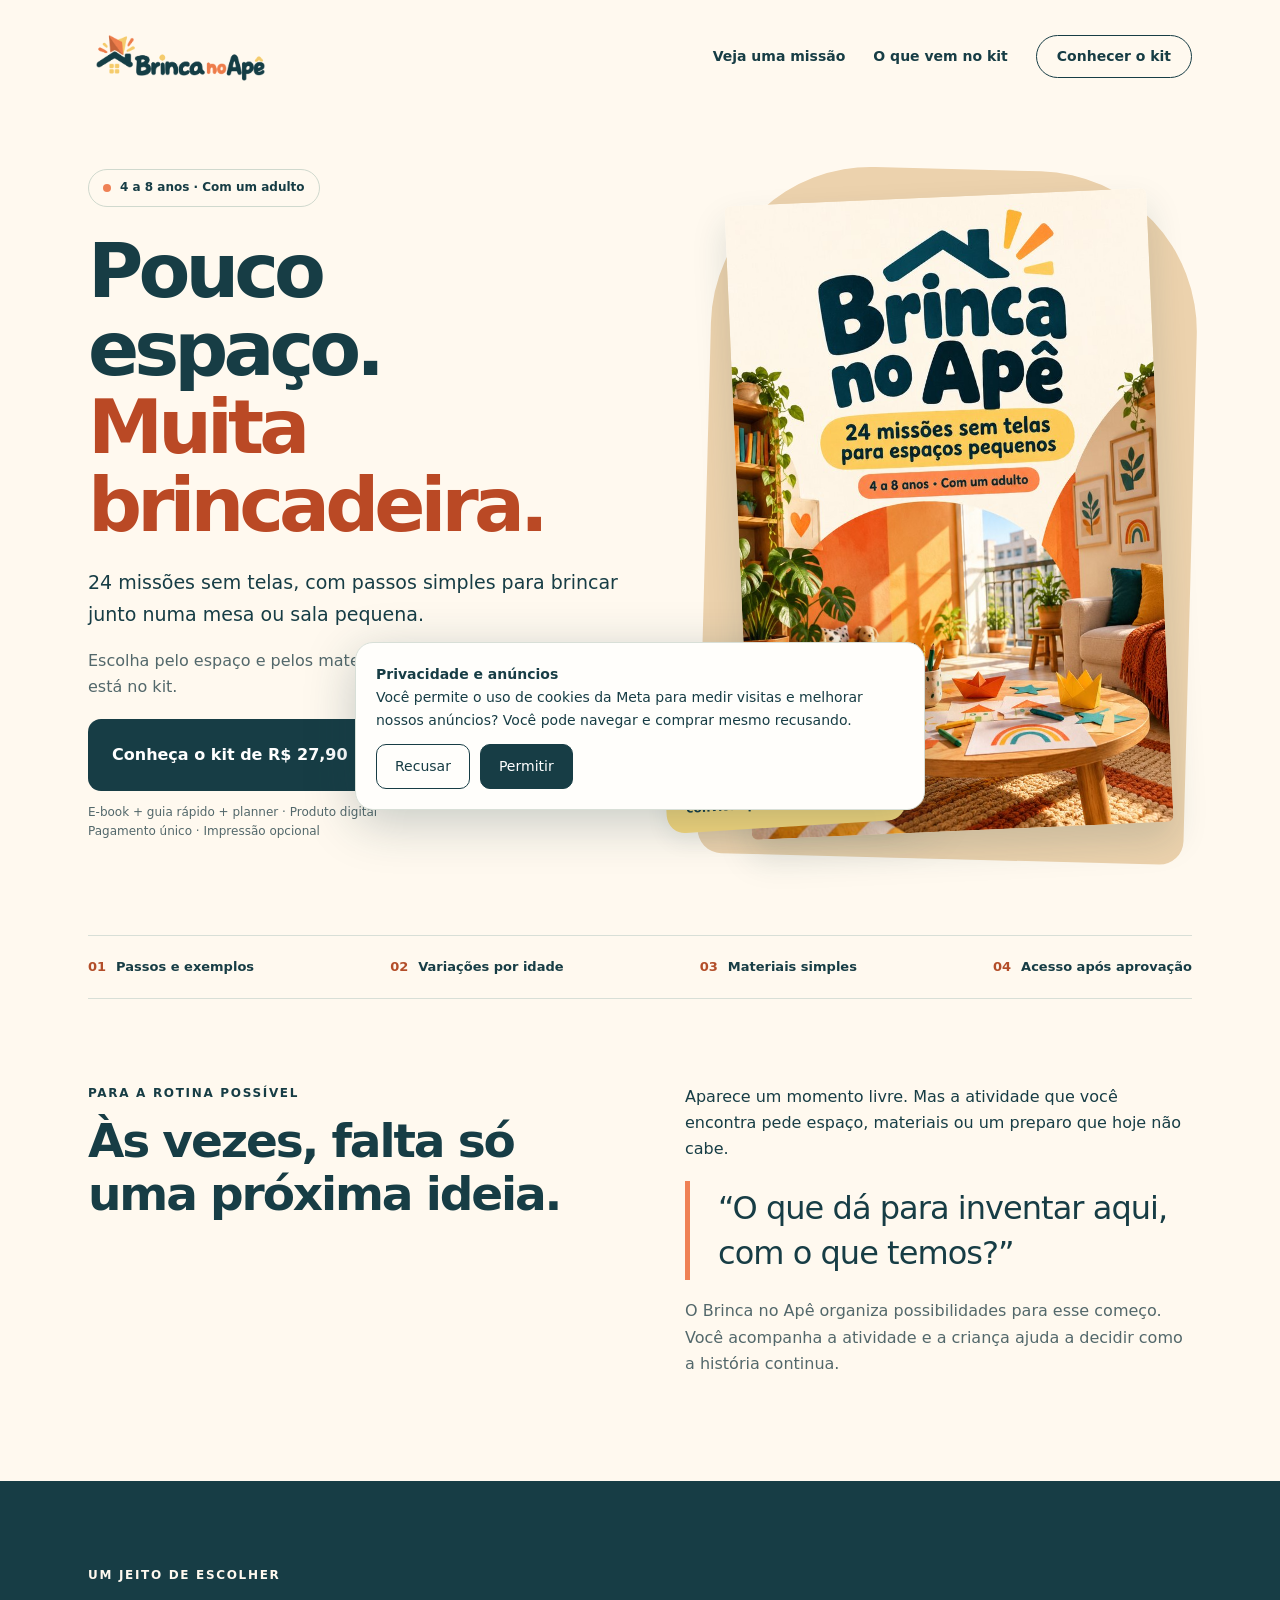
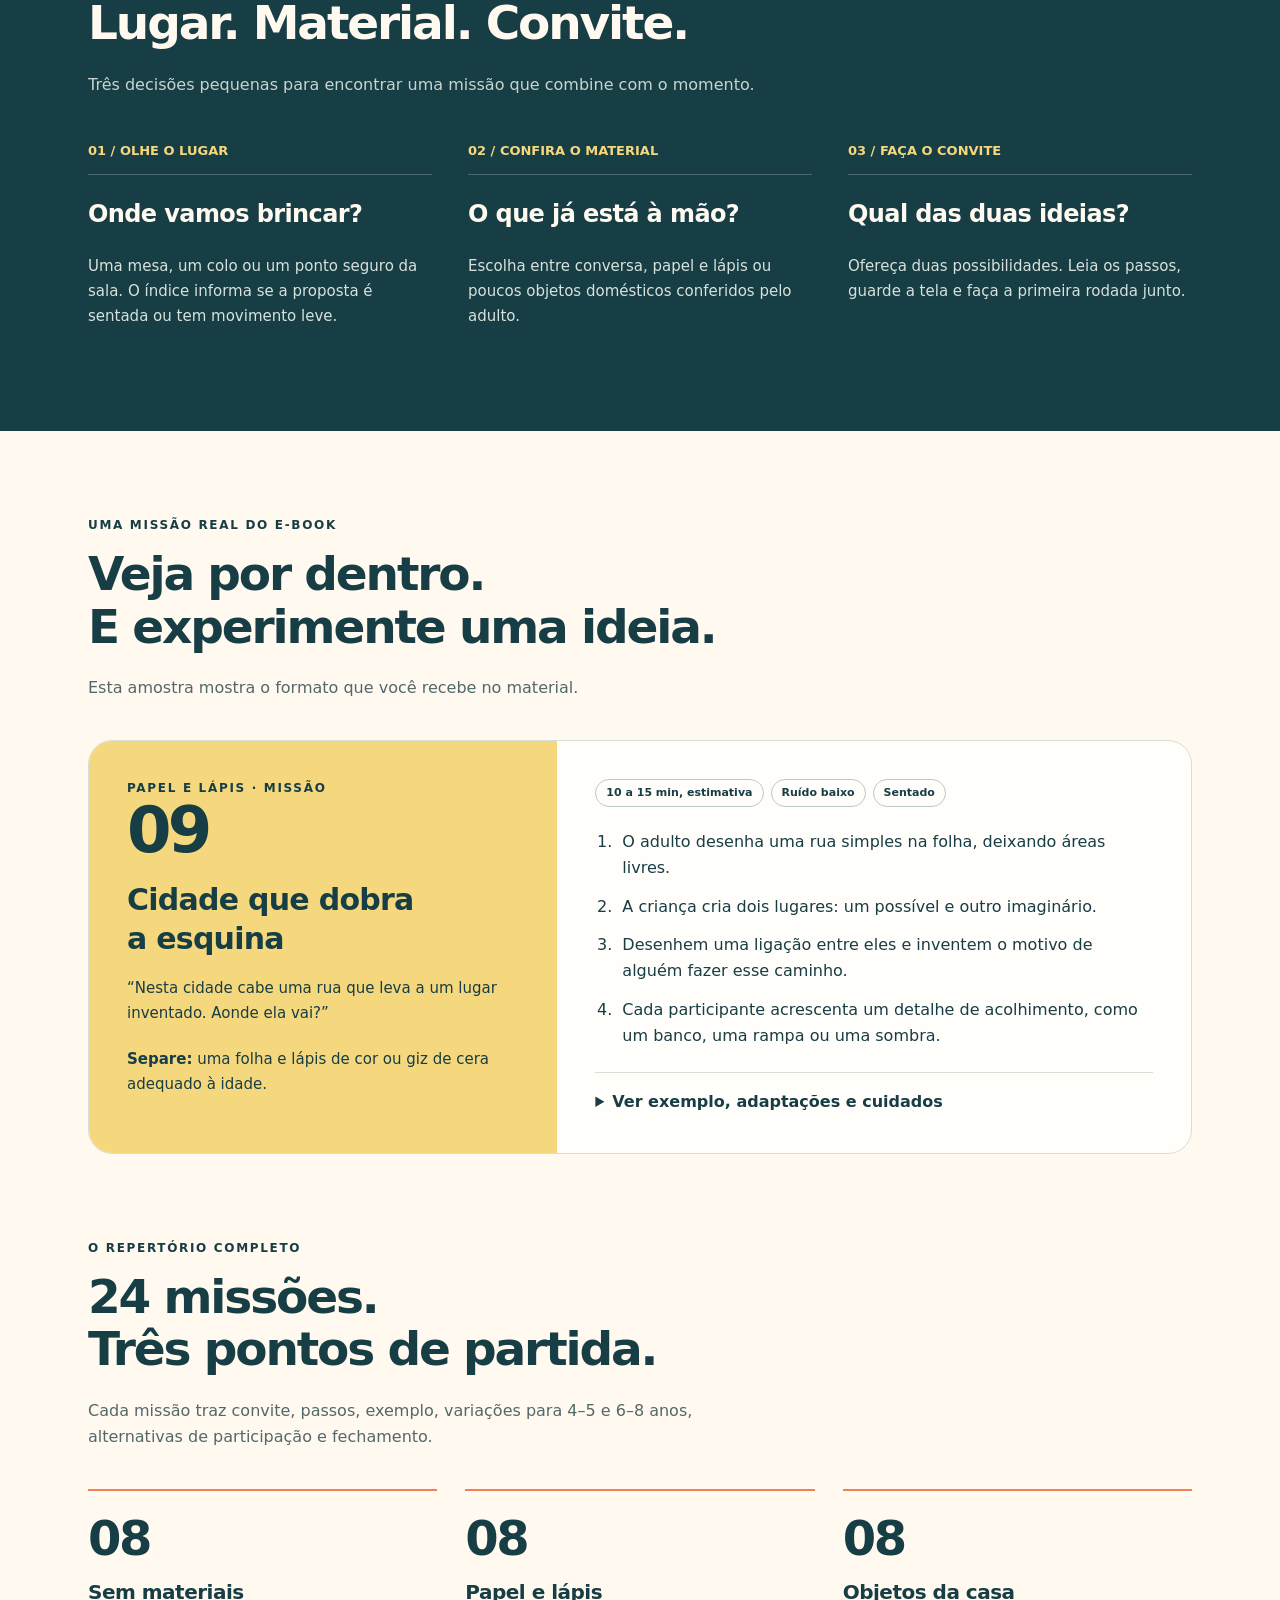
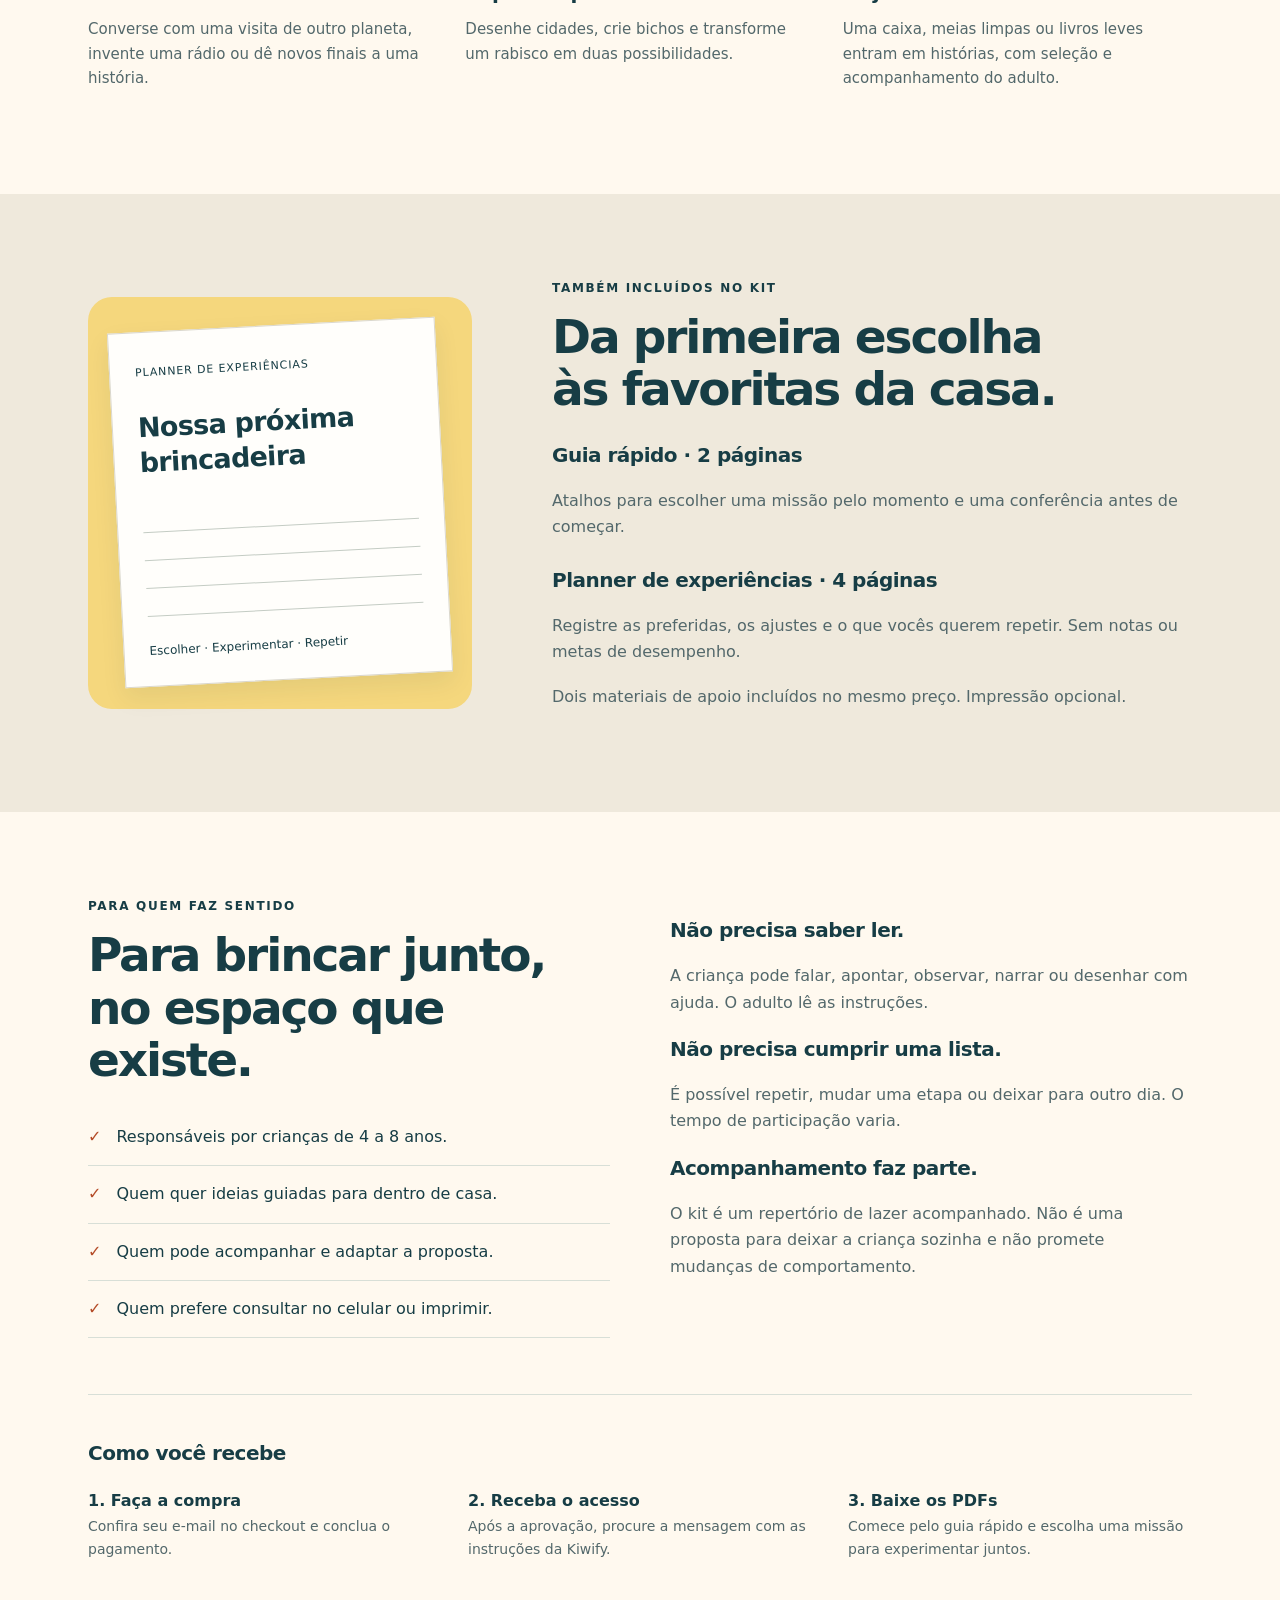
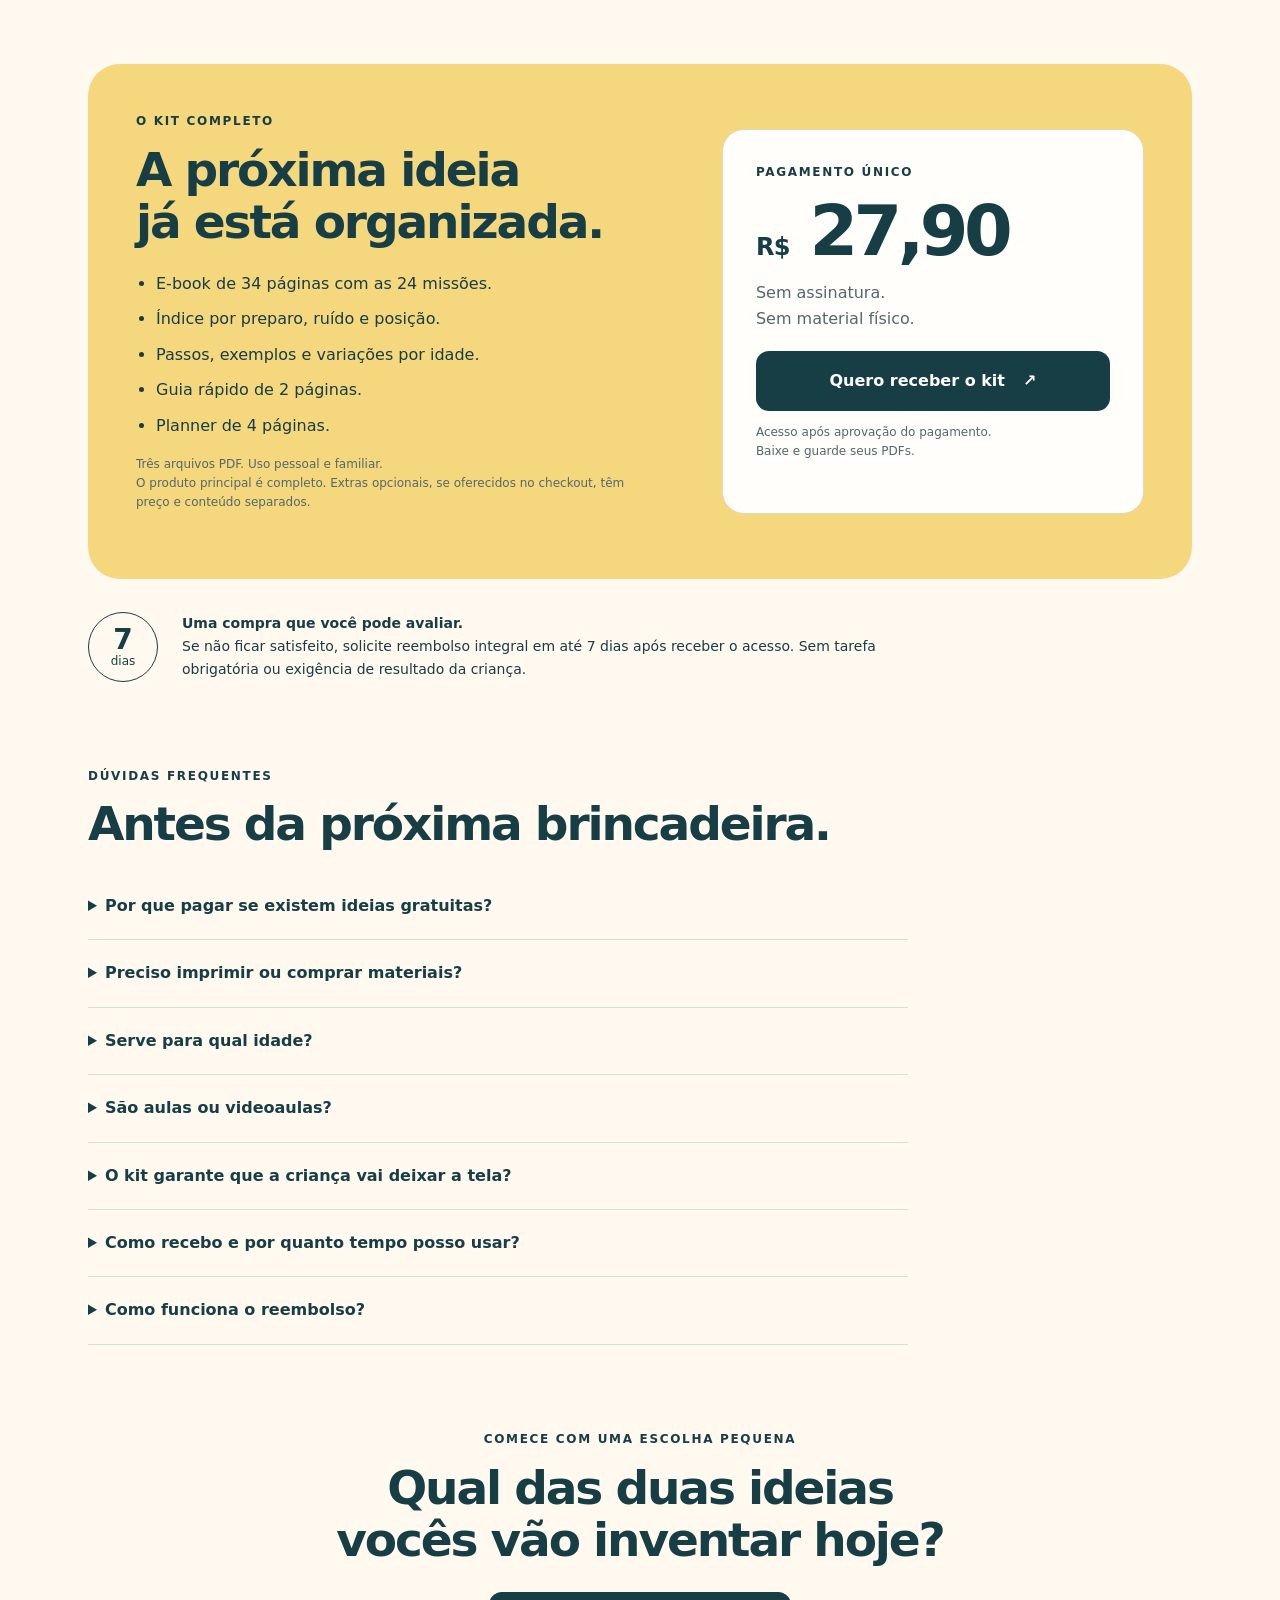
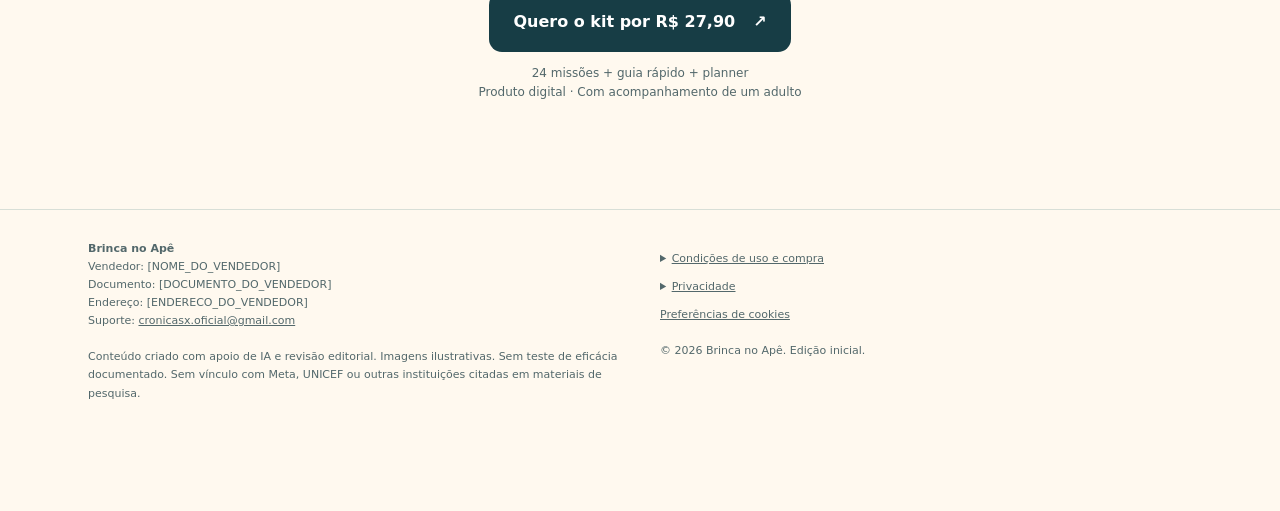
==== index.html @ 35cbe4a9 "Install Meta Pixel with visitor consent and product view events" ====
<!doctype html>
<html lang="pt-BR">
<head>
<meta charset="utf-8"><meta name="viewport" content="width=device-width, initial-scale=1">
<meta name="description" content="24 missões sem telas para crianças de 4 a 8 anos, com passos simples para brincar junto em espaços pequenos. Kit digital Brinca no Apê.">
<meta name="theme-color" content="#173D45"><title>Brinca no Apê — Pouco espaço. Muita brincadeira.</title>
<style>
:root{--ink:#173d45;--orange:#ef8155;--butter:#f5d77d;--cream:#fff9ef;--paper:#fffefb;--muted:#53686b;--line:#d8dfd7;--radius:24px}*{box-sizing:border-box}html{scroll-behavior:smooth;scroll-padding-top:95px}body{margin:0;background:var(--cream);color:var(--ink);font-family:ui-sans-serif,system-ui,-apple-system,BlinkMacSystemFont,"Segoe UI",sans-serif;line-height:1.65}img{display:block;max-width:100%;height:auto}a{color:inherit}button{font:inherit}button,a{touch-action:manipulation}a:focus-visible,button:focus-visible,summary:focus-visible{outline:3px solid #b74620;outline-offset:5px}.wrap{max-width:1160px;padding:0 28px;margin:auto}.skip{position:absolute;top:-80px;background:white;padding:12px;z-index:100}.skip:focus{top:0}.nav{display:flex;justify-content:space-between;align-items:center;gap:30px;padding:22px 0}.brand{width:185px;height:auto}.navlinks{display:flex;gap:28px;align-items:center;font-size:14px;font-weight:650}.navlinks a{text-decoration:none}.smallbtn{border:1px solid var(--ink);border-radius:50px;padding:9px 20px}.eyebrow{text-transform:uppercase;font-size:12px;font-weight:800;letter-spacing:.14em}.hero{display:grid;grid-template-columns:1.05fr .95fr;align-items:center;gap:80px;padding:56px 0 76px}.tag{display:inline-flex;align-items:center;gap:9px;border:1px solid #d0d9ce;border-radius:30px;padding:8px 14px;font-size:12px;font-weight:700}.dot{width:8px;height:8px;background:var(--orange);border-radius:50%}h1{font-size:clamp(44px,5.9vw,76px);line-height:1.035;letter-spacing:-.065em;margin:25px 0 23px;font-weight:850}h1 span{color:#ba4925}h2{font-size:clamp(31px,3.8vw,47px);line-height:1.12;letter-spacing:-.045em;margin:12px 0 22px}h3{font-size:20px;line-height:1.3;letter-spacing:-.025em}p{margin:0 0 18px}.lead{font-size:19px;line-height:1.65;max-width:590px}.muted{color:var(--muted)}.btn{display:inline-flex;text-decoration:none;align-items:center;justify-content:center;gap:18px;background:var(--ink);color:#fff;border:0;border-radius:13px;padding:17px 24px;font-weight:750;min-height:57px;cursor:pointer;transition:transform .15s,background .15s}.btn:hover{background:#255660;transform:translateY(-2px)}.btn .arrow{font-size:23px;font-weight:400}.fine{font-size:12px;line-height:1.6;color:var(--muted);margin-top:12px}.heroart{position:relative;padding:28px 32px;background:#ecd2ad;border-radius:160px 160px 24px 24px;transform:rotate(1.5deg)}.heroart img{border-radius:6px;box-shadow:0 18px 35px #173d4526;transform:rotate(-4deg);width:100%}.float{position:absolute;bottom:28px;left:-34px;background:var(--butter);border-radius:18px;padding:14px 20px;transform:rotate(-5deg);box-shadow:0 8px 22px #173d4515;line-height:1.3}.float strong{display:block;font-size:30px}.float span{font-size:12px;font-weight:700}.ribbon{border-top:1px solid var(--line);border-bottom:1px solid var(--line);display:flex;justify-content:space-between;gap:15px;padding:20px 0;font-size:13px;font-weight:650}.ribbon span{display:flex;align-items:center;gap:10px}.ribbon b{color:#b34e29}.section{padding-block:85px}.split{display:grid;grid-template-columns:1fr 1fr;gap:90px;align-items:start}.bigquote{font-size:32px;line-height:1.4;letter-spacing:-.03em;border-left:5px solid var(--orange);padding:5px 0 5px 28px;margin:18px 0}.dark{background:var(--ink);color:var(--cream)}.dark .muted{color:#c6d5ce}.steps{display:grid;grid-template-columns:repeat(3,1fr);gap:36px;margin-top:42px}.number{font-size:13px;font-weight:800;color:var(--butter);border-bottom:1px solid #ffffff38;padding-bottom:12px}.steps h3{font-size:24px}.steps p{font-size:15px;color:var(--muted)}.dark .steps p{color:#d7e2dc}.sectionhead{max-width:670px}.demo{margin-top:38px;background:var(--paper);border:1px solid var(--line);border-radius:var(--radius);display:grid;grid-template-columns:.85fr 1.15fr;overflow:hidden}.demoleft{background:var(--butter);padding:38px;display:flex;flex-direction:column;justify-content:space-between}.demoleft .id{font-size:64px;line-height:1;font-weight:850;letter-spacing:-.06em}.demoleft h3{font-size:30px;margin:18px 0}.demoleft p{font-size:15px}.demoright{padding:38px}.chips{display:flex;flex-wrap:wrap;gap:7px;margin-bottom:22px}.chip{border-radius:50px;border:1px solid #bdc9c4;padding:4px 10px;font-size:11px;font-weight:650}.demoright ol{padding-left:22px;margin:0}.demoright li{margin-bottom:12px;padding-left:5px}.demoright details{border-top:1px solid var(--line);margin-top:22px;padding-top:16px}.demoright summary{cursor:pointer;font-weight:700}.demoright details p{margin:15px 0;font-size:14px}.contents{display:grid;grid-template-columns:repeat(3,1fr);gap:28px;margin-top:38px}.item{border-top:2px solid var(--orange);padding-top:23px}.item .count{font-size:48px;line-height:1;font-weight:800;letter-spacing:-.05em}.item h3{margin:17px 0 12px}.item p{font-size:15px}.soft{background:#efe9dc}.included{display:grid;grid-template-columns:.75fr 1.25fr;gap:80px;align-items:center}.sheetstack{padding:28px;background:var(--butter);border-radius:var(--radius)}.sheet{background:var(--paper);border:1px solid #dad7cc;padding:25px;transform:rotate(-3deg);box-shadow:0 10px 25px #173d4514}.sheet span{font-size:11px;text-transform:uppercase;letter-spacing:.08em}.sheet h3{font-size:27px;margin:17px 0 24px}.sheetline{border-bottom:1px solid #c4ccc4;height:28px}.included h3{margin-top:26px}.included p{font-size:16px}.audience{display:grid;grid-template-columns:1fr 1fr;gap:60px}.checks{padding:0;list-style:none}.checks li{padding:15px 0;border-bottom:1px solid var(--line);font-size:16px}.checks li::before{content:'✓';color:#b44b27;font-weight:900;margin-right:15px}.how{border-top:1px solid var(--line);padding-top:25px;margin-top:40px}.how p{font-size:14px}.offer{background:var(--butter);border-radius:32px;padding:48px;display:grid;grid-template-columns:1.1fr .9fr;gap:70px;align-items:center}.offer ul{padding-left:20px;font-size:16px}.offer li{margin:9px 0}.pricebox{background:var(--paper);padding:33px;border-radius:22px;border:1px solid #e0d9b8}.price{font-size:70px;letter-spacing:-.065em;line-height:1.1;font-weight:850;margin:10px 0}.price small{font-size:24px;letter-spacing:-.03em}.pricebox .btn{width:100%}.guarantee{display:grid;grid-template-columns:72px 1fr;gap:22px;align-items:center;margin-top:33px;max-width:820px}.seal{width:70px;height:70px;border:1px solid var(--ink);border-radius:50%;display:flex;flex-direction:column;align-items:center;justify-content:center;line-height:1.1;font-size:12px}.seal strong{font-size:28px}.guarantee p{font-size:14px;margin:0}.faq{max-width:820px}.faq details{border-bottom:1px solid var(--line);padding:20px 0}.faq summary{cursor:pointer;font-weight:700;padding-right:20px}.faq p{margin:14px 0 0;font-size:15px;color:var(--muted)}.last{text-align:center;max-width:720px;margin:auto;padding-bottom:88px}.last h2{margin-bottom:25px}footer{border-top:1px solid var(--line);padding:30px 0 90px;font-size:11px;color:var(--muted)}.footgrid{display:grid;grid-template-columns:1fr 1fr;gap:40px}.legal details{margin:10px 0}.legal summary{cursor:pointer;text-decoration:underline}.sticky{display:none}.dialog{position:fixed;inset:0;background:#102e36bb;z-index:999;align-items:center;justify-content:center;padding:25px}.dialog[hidden]{display:none}.dialog:not([hidden]){display:flex}.dialogbox{background:var(--paper);padding:30px;border-radius:22px;max-width:480px;box-shadow:0 30px 100px #0004}.dialogbox h2{font-size:29px}.dialogbox .btn{padding:12px 20px;min-height:48px}.dialogbox p{font-size:15px}@media(max-width:850px){.wrap{padding:0 22px}.nav{padding:19px 0}.brand{width:150px}.navlinks{gap:18px}.navlinks .hide{display:none}.hero{gap:34px;padding:35px 0 45px;grid-template-columns:1fr 1fr}h1{font-size:52px}.lead{font-size:17px}.heroart{padding:20px;border-radius:110px 110px 20px 20px}.float{left:-15px;padding:10px 14px}.split,.included{gap:40px}.section{padding-block:60px}.demo{grid-template-columns:1fr 1fr}.demoleft,.demoright{padding:28px}.offer{gap:35px;padding:32px}.price{font-size:57px}}@media(max-width:720px){.navlinks .hide-mobile{display:none}.hero{grid-template-columns:1fr;padding-top:25px;gap:45px}h1{font-size:clamp(36px,10vw,57px);max-width:460px}.lead{font-size:18px}.heroart{width:82%;max-width:330px;margin:0 auto 18px;padding:22px 26px;border-radius:125px 125px 20px 20px}.float{left:-25px;bottom:20px}.ribbon{display:grid;grid-template-columns:1fr 1fr;font-size:11px;gap:13px}.split,.included,.audience,.offer,.demo,.footgrid{grid-template-columns:1fr;gap:26px}.bigquote{font-size:26px}.steps{grid-template-columns:1fr;gap:24px;margin-top:30px}.steps h3{margin:12px 0}.steps p{margin-bottom:0}.contents{grid-template-columns:1fr;gap:25px}.item{display:grid;grid-template-columns:65px 1fr;gap:18px}.item h3{margin:0 0 10px}.item .count{font-size:42px}.section{padding-block:53px}.demoleft h3{font-size:28px}.demoleft .id{font-size:50px}.sheetstack{max-width:360px;order:2}.offer{padding:27px 22px;border-radius:24px}.pricebox{padding:25px}.guarantee{align-items:start;gap:15px}.last{padding-bottom:55px}.sticky{display:flex;position:fixed;bottom:0;left:0;right:0;z-index:50;background:#fffefbf5;border-top:1px solid var(--line);padding:10px 18px;align-items:center;justify-content:space-between;gap:18px;backdrop-filter:blur(10px)}.sticky strong{font-size:18px;line-height:1.1}.sticky span{display:block;font-size:10px}.sticky .btn{padding:10px 17px;min-height:43px;font-size:12px}footer{padding-bottom:100px}}@media(prefers-reduced-motion:reduce){html{scroll-behavior:auto}.btn{transition:none}.btn:hover{transform:none}}

/* Keep content within its column and preserve comfortable mobile gutters. */
.hero>*,.split>*,.steps>*,.demo>*,.contents>*,.included>*,.audience>*,.offer>*,.footgrid>*,.item>*{min-width:0}
.wrap{overflow-wrap:anywhere}
.btn{max-width:100%;text-align:center}
.btn>span{flex-shrink:0}
@media(max-width:850px){
  h1{font-size:clamp(42px,6.1vw,52px)}
}
@media(max-width:720px){
  .wrap{padding-inline:clamp(20px,5.5vw,28px)}
  .nav{gap:12px}
  .brand{width:clamp(116px,34vw,150px)}
  .navlinks{gap:0;flex-shrink:0}
  .smallbtn{display:inline-flex;align-items:center;min-height:44px;padding:9px 14px;font-size:13px}
  h1{font-size:clamp(36px,10vw,57px);line-height:1.08}
  .btn{gap:10px;padding:15px 16px;font-size:15px;line-height:1.45}
  .heroart{height:auto}
  .demoleft,.demoright{padding:clamp(20px,5vw,28px)}
  .offer{padding:26px clamp(16px,4vw,22px)}
  .pricebox{padding:clamp(18px,5vw,25px)}
  .price{font-size:clamp(44px,12vw,57px);white-space:nowrap}
  .bigquote{padding-left:20px}
  .sticky{gap:12px;padding-bottom:calc(10px + env(safe-area-inset-bottom,0px))}
  .sticky>div{min-width:0}
  .sticky .btn{flex-shrink:0}
  footer{padding-bottom:calc(110px + env(safe-area-inset-bottom,0px))}
}

.marketing-consent{position:fixed;bottom:90px;left:16px;right:16px;max-width:570px;margin:auto;padding:20px;background:var(--paper);border:1px solid var(--line);border-radius:18px;box-shadow:0 12px 50px #173d4540;z-index:150;font-size:14px}
.marketing-consent[hidden]{display:none}
.marketing-consent p{margin-bottom:12px}
.marketing-actions{display:flex;gap:10px;flex-wrap:wrap}
.marketing-actions button{min-height:44px;padding:10px 18px;border:1px solid var(--ink);border-radius:10px;cursor:pointer;background:var(--paper);color:var(--ink)}
.marketing-actions button:last-child{background:var(--ink);color:#fff}
.privacy-preferences{border:0;background:none;padding:0;color:inherit;text-decoration:underline;cursor:pointer;font-size:inherit}

</style>

<!-- Meta Pixel: load marketing measurement only after visitor consent. -->
<script>
(function(){
  var key='brinca_marketing_consent_v1', started=false, choice=null;
  try{choice=localStorage.getItem(key)}catch(e){}
  function startPixel(){
    if(started)return;started=true;
    !function(f,b,e,v,n,t,s){if(f.fbq)return;n=f.fbq=function(){n.callMethod?n.callMethod.apply(n,arguments):n.queue.push(arguments)};
    if(!f._fbq)f._fbq=n;n.push=n;n.loaded=!0;n.version='2.0';n.queue=[];
    t=b.createElement(e);t.async=!0;t.src=v;s=b.getElementsByTagName(e)[0];s.parentNode.insertBefore(t,s)
    }(window,document,'script','https://connect.facebook.net/en_US/fbevents.js');
    fbq('init','1792904275365443');
    fbq('track','PageView');
    fbq('track','ViewContent',{content_name:'Brinca no Apê — 24 missões sem telas',content_ids:['brinca-no-ape'],content_type:'product',value:27.90,currency:'BRL'});
  }
  document.addEventListener('DOMContentLoaded',function(){
    var banner=document.getElementById('marketing-consent');
    function choose(value){
      choice=value;try{localStorage.setItem(key,value)}catch(e){}
      banner.hidden=true;
      if(value==='granted'){if(started&&window.fbq)fbq('consent','grant');startPixel()}
      else if(window.fbq)fbq('consent','revoke');
    }
    document.getElementById('marketing-accept').addEventListener('click',function(){choose('granted')});
    document.getElementById('marketing-reject').addEventListener('click',function(){choose('denied')});
    document.getElementById('marketing-preferences').addEventListener('click',function(){banner.hidden=false;document.getElementById('marketing-reject').focus()});
    banner.hidden=choice==='granted'||choice==='denied';
    if(choice==='granted')startPixel();
  });
})();
</script>

</head>
<body>
<a class="skip" href="#principal">Pular para o conteúdo</a>
<header class="wrap"><nav class="nav" aria-label="Principal"><a href="#" aria-label="Brinca no Apê, início"><img class="brand" src="[data-uri]" alt="Brinca no Apê" width="2054" height="766"></a><div class="navlinks"><a class="hide" href="#amostra">Veja uma missão</a><a class="hide-mobile" href="#conteudo">O que vem no kit</a><a class="smallbtn" href="#oferta">Conhecer o kit</a></div></nav></header>
<main id="principal">
<div class="wrap"><section class="hero" aria-labelledby="hero-title"><div><div class="tag"><span class="dot" aria-hidden="true"></span>4 a 8 anos · Com um adulto</div><h1 id="hero-title">Pouco espaço.<br><span>Muita brincadeira.</span></h1><p class="lead">24 missões sem telas, com passos simples para brincar junto numa mesa ou sala pequena.</p><p class="muted">Escolha pelo espaço e pelos materiais. O convite para começar já está no kit.</p><a class="btn" href="#oferta">Conheça o kit de R$ 27,90 <span class="arrow" aria-hidden="true">↗</span></a><p class="fine">E-book + guia rápido + planner · Produto digital<br>Pagamento único · Impressão opcional</p></div><div class="heroart"><img src="[data-uri]" alt="Capa do e-book Brinca no Apê, 24 missões sem telas para espaços pequenos" width="600" height="900" fetchpriority="high"><div class="float"><strong>24</strong><span>convites para inventar juntos</span></div></div></section><div class="ribbon" aria-label="Características do kit"><span><b>01</b> Passos e exemplos</span><span><b>02</b> Variações por idade</span><span><b>03</b> Materiais simples</span><span><b>04</b> Acesso após aprovação</span></div></div>
<section class="section wrap"><div class="split"><div><div class="eyebrow">Para a rotina possível</div><h2>Às vezes, falta só<br>uma próxima ideia.</h2></div><div><p>Aparece um momento livre. Mas a atividade que você encontra pede espaço, materiais ou um preparo que hoje não cabe.</p><p class="bigquote">“O que dá para inventar aqui, com o que temos?”</p><p class="muted">O Brinca no Apê organiza possibilidades para esse começo. Você acompanha a atividade e a criança ajuda a decidir como a história continua.</p></div></div></section>
<section class="section dark"><div class="wrap"><div class="sectionhead"><div class="eyebrow">Um jeito de escolher</div><h2>Lugar. Material. Convite.</h2><p class="muted">Três decisões pequenas para encontrar uma missão que combine com o momento.</p></div><div class="steps"><article><div class="number">01 / OLHE O LUGAR</div><h3>Onde vamos brincar?</h3><p>Uma mesa, um colo ou um ponto seguro da sala. O índice informa se a proposta é sentada ou tem movimento leve.</p></article><article><div class="number">02 / CONFIRA O MATERIAL</div><h3>O que já está à mão?</h3><p>Escolha entre conversa, papel e lápis ou poucos objetos domésticos conferidos pelo adulto.</p></article><article><div class="number">03 / FAÇA O CONVITE</div><h3>Qual das duas ideias?</h3><p>Ofereça duas possibilidades. Leia os passos, guarde a tela e faça a primeira rodada junto.</p></article></div></div></section>
<section id="amostra" class="section wrap"><div class="sectionhead"><div class="eyebrow">Uma missão real do e-book</div><h2>Veja por dentro.<br>E experimente uma ideia.</h2><p class="muted">Esta amostra mostra o formato que você recebe no material.</p></div><div class="demo"><div class="demoleft"><div><div class="eyebrow">Papel e lápis · Missão</div><div class="id">09</div><h3>Cidade que dobra<br>a esquina</h3><p>“Nesta cidade cabe uma rua que leva a um lugar inventado. Aonde ela vai?”</p></div><p><strong>Separe:</strong> uma folha e lápis de cor ou giz de cera adequado à idade.</p></div><div class="demoright"><div class="chips"><span class="chip">10 a 15 min, estimativa</span><span class="chip">Ruído baixo</span><span class="chip">Sentado</span></div><ol><li>O adulto desenha uma rua simples na folha, deixando áreas livres.</li><li>A criança cria dois lugares: um possível e outro imaginário.</li><li>Desenhem uma ligação entre eles e inventem o motivo de alguém fazer esse caminho.</li><li>Cada participante acrescenta um detalhe de acolhimento, como um banco, uma rampa ou uma sombra.</li></ol><details><summary>Ver exemplo, adaptações e cuidados</summary><p><strong>Exemplo:</strong> uma biblioteca ao lado de uma oficina de consertar arco-íris. Uma passarela liga os dois lugares.</p><p><strong>4–5 anos:</strong> o adulto faz os contornos que a criança pedir. Rabiscos e símbolos também são lugares.</p><p><strong>6–8 anos:</strong> acrescente uma legenda com três símbolos e explique o percurso.</p><p><strong>Outro jeito:</strong> use traços grossos ou permita ditar o desenho. Não é preciso ler nem escrever.</p><p><strong>Cuidado:</strong> proteja a mesa e use material lavável. Não desenhe em paredes ou móveis.</p><p><strong>Para encerrar:</strong> escolham o nome da cidade e deixem uma área vazia para uma próxima visita.</p></details></div></div></section>
<section id="conteudo" class="section wrap" style="padding-top:0"><div class="sectionhead"><div class="eyebrow">O repertório completo</div><h2>24 missões.<br>Três pontos de partida.</h2><p class="muted">Cada missão traz convite, passos, exemplo, variações para 4–5 e 6–8 anos, alternativas de participação e fechamento.</p></div><div class="contents"><article class="item"><div class="count">08</div><div><h3>Sem materiais</h3><p class="muted">Converse com uma visita de outro planeta, invente uma rádio ou dê novos finais a uma história.</p></div></article><article class="item"><div class="count">08</div><div><h3>Papel e lápis</h3><p class="muted">Desenhe cidades, crie bichos e transforme um rabisco em duas possibilidades.</p></div></article><article class="item"><div class="count">08</div><div><h3>Objetos da casa</h3><p class="muted">Uma caixa, meias limpas ou livros leves entram em histórias, com seleção e acompanhamento do adulto.</p></div></article></div></section>
<section class="section soft"><div class="wrap included"><div class="sheetstack" aria-hidden="true"><div class="sheet"><span>Planner de experiências</span><h3>Nossa próxima<br>brincadeira</h3><div class="sheetline"></div><div class="sheetline"></div><div class="sheetline"></div><div class="sheetline"></div><p style="margin:25px 0 0;font-size:12px">Escolher · Experimentar · Repetir</p></div></div><div><div class="eyebrow">Também incluídos no kit</div><h2>Da primeira escolha<br>às favoritas da casa.</h2><h3>Guia rápido · 2 páginas</h3><p class="muted">Atalhos para escolher uma missão pelo momento e uma conferência antes de começar.</p><h3>Planner de experiências · 4 páginas</h3><p class="muted">Registre as preferidas, os ajustes e o que vocês querem repetir. Sem notas ou metas de desempenho.</p><p class="fine">Dois materiais de apoio incluídos no mesmo preço. Impressão opcional.</p></div></div></section>
<section class="section wrap"><div class="audience"><div><div class="eyebrow">Para quem faz sentido</div><h2>Para brincar junto,<br>no espaço que existe.</h2><ul class="checks"><li>Responsáveis por crianças de 4 a 8 anos.</li><li>Quem quer ideias guiadas para dentro de casa.</li><li>Quem pode acompanhar e adaptar a proposta.</li><li>Quem prefere consultar no celular ou imprimir.</li></ul></div><div><h3>Não precisa saber ler.</h3><p class="muted">A criança pode falar, apontar, observar, narrar ou desenhar com ajuda. O adulto lê as instruções.</p><h3>Não precisa cumprir uma lista.</h3><p class="muted">É possível repetir, mudar uma etapa ou deixar para outro dia. O tempo de participação varia.</p><h3>Acompanhamento faz parte.</h3><p class="muted">O kit é um repertório de lazer acompanhado. Não é uma proposta para deixar a criança sozinha e não promete mudanças de comportamento.</p></div></div><div class="how"><h3>Como você recebe</h3><div class="steps" style="margin-top:22px"><div><strong>1. Faça a compra</strong><p>Confira seu e-mail no checkout e conclua o pagamento.</p></div><div><strong>2. Receba o acesso</strong><p>Após a aprovação, procure a mensagem com as instruções da Kiwify.</p></div><div><strong>3. Baixe os PDFs</strong><p>Comece pelo guia rápido e escolha uma missão para experimentar juntos.</p></div></div></div></section>
<section id="oferta" class="section wrap" style="padding-top:0"><div class="offer"><div><div class="eyebrow">O kit completo</div><h2>A próxima ideia<br>já está organizada.</h2><ul><li>E-book de 34 páginas com as 24 missões.</li><li>Índice por preparo, ruído e posição.</li><li>Passos, exemplos e variações por idade.</li><li>Guia rápido de 2 páginas.</li><li>Planner de 4 páginas.</li></ul><p class="fine">Três arquivos PDF. Uso pessoal e familiar.<br>O produto principal é completo. Extras opcionais, se oferecidos no checkout, têm preço e conteúdo separados.</p></div><div class="pricebox"><div class="eyebrow">Pagamento único</div><div class="price"><small>R$</small> 27,90</div><p class="muted">Sem assinatura.<br>Sem material físico.</p><a href="[LINK_CHECKOUT_KIWIFY]" class="btn checkout">Quero receber o kit <span aria-hidden="true">↗</span></a><p class="fine">Acesso após aprovação do pagamento.<br>Baixe e guarde seus PDFs.</p></div></div><div class="guarantee"><div class="seal"><strong>7</strong>dias</div><p><strong>Uma compra que você pode avaliar.</strong><br>Se não ficar satisfeito, solicite reembolso integral em até 7 dias após receber o acesso. Sem tarefa obrigatória ou exigência de resultado da criança.</p></div></section>
<section class="section wrap" style="padding-top:0"><div class="faq"><div class="eyebrow">Dúvidas frequentes</div><h2>Antes da próxima brincadeira.</h2><details><summary>Por que pagar se existem ideias gratuitas?</summary><p>Você paga pela seleção e organização, com índice, passos, exemplos e adaptações no mesmo material. Existem boas opções gratuitas; a missão de amostra ajuda a decidir se este formato facilita sua rotina.</p></details><details><summary>Preciso imprimir ou comprar materiais?</summary><p>Não precisa imprimir. Oito missões não pedem materiais; outras usam papel e lápis ou objetos domésticos seguros selecionados pelo adulto. Confira a lista antes de escolher. O planner pode ser impresso se preferir.</p></details><details><summary>Serve para qual idade?</summary><p>A referência é 4 a 8 anos, com variações para 4–5 e 6–8. O responsável escolhe e adapta ao conforto, às preferências e às necessidades da criança.</p></details><details><summary>São aulas ou videoaulas?</summary><p>São três PDFs: e-book de 34 páginas, guia rápido de 2 e planner de 4. O kit principal não inclui vídeo, atendimento individual ou material físico.</p></details><details><summary>O kit garante que a criança vai deixar a tela?</summary><p>O material oferece alternativas de brincadeira acompanhada. Não garante adesão, duração da atenção ou redução específica do uso de telas. A criança pode recusar ou querer mudar a proposta.</p></details><details><summary>Como recebo e por quanto tempo posso usar?</summary><p>Após a aprovação do pagamento, o acesso é enviado ao e-mail usado na compra. Você pode baixar os PDFs e guardá-los para uso pessoal e familiar, sem cobrança recorrente. Confira spam e promoções se não localizar a mensagem.</p></details><details><summary>Como funciona o reembolso?</summary><p>Solicite em até 7 dias após receber o acesso. O contato do produtor está no comprovante da compra e o fluxo de solicitação fica disponível pela plataforma. Não é necessário imprimir, completar missões ou provar um resultado.</p></details></div></section>
<section class="wrap"><div class="last"><div class="eyebrow">Comece com uma escolha pequena</div><h2>Qual das duas ideias<br>vocês vão inventar hoje?</h2><a class="btn checkout" href="[LINK_CHECKOUT_KIWIFY]">Quero o kit por R$ 27,90 <span aria-hidden="true">↗</span></a><p class="fine">24 missões + guia rápido + planner<br>Produto digital · Com acompanhamento de um adulto</p></div></section>
</main>
<footer><div class="wrap footgrid"><div><strong>Brinca no Apê</strong><p>Vendedor: [NOME_DO_VENDEDOR]<br>Documento: [DOCUMENTO_DO_VENDEDOR]<br>Endereço: [ENDERECO_DO_VENDEDOR]<br>Suporte: <a href="mailto:cronicasx.oficial@gmail.com">cronicasx.oficial@gmail.com</a></p><p>Conteúdo criado com apoio de IA e revisão editorial. Imagens ilustrativas. Sem teste de eficácia documentado. Sem vínculo com Meta, UNICEF ou outras instituições citadas em materiais de pesquisa.</p></div><div class="legal"><details><summary>Condições de uso e compra</summary><p>Licença pessoal e familiar dos três PDFs descritos. Não há envio físico ou assinatura. Não revenda nem redistribua os arquivos. O acesso é liberado após aprovação do pagamento, conforme as condições apresentadas no checkout. Reembolso integral solicitado em até 7 dias após receber o acesso. Dúvidas: <a href="mailto:cronicasx.oficial@gmail.com">cronicasx.oficial@gmail.com</a>.</p></details><details><summary>Privacidade</summary><p>Com sua autorização, esta página usa o Pixel da Meta para medir visitas e visualizações do produto e avaliar anúncios. A Meta pode receber informações da navegação, do dispositivo e identificadores de cookies. Sua escolha fica salva neste navegador; você pode recusá-la ou alterá-la em “Preferências de cookies”. Os dados de pagamento são fornecidos no checkout, sujeito às políticas da Kiwify e do vendedor. Parâmetros de campanha do link podem acompanhar a navegação ao checkout. Contato: cronicasx.oficial@gmail.com.</p></details><p><button type="button" id="marketing-preferences" class="privacy-preferences">Preferências de cookies</button></p><p>© 2026 Brinca no Apê. Edição inicial.</p></div></div></footer>
<div class="sticky"><div><strong>R$ 27,90</strong><span>3 PDFs · pagamento único</span></div><a class="btn" href="#oferta">Conhecer o kit ↗</a></div>
<div id="notice" class="dialog" role="dialog" aria-modal="true" aria-labelledby="notice-title" hidden><div class="dialogbox"><h2 id="notice-title">Checkout em preparação</h2><p>Esta é uma versão para revisão. O link de compra ainda não foi configurado. Nenhuma cobrança foi iniciada.</p><button class="btn" id="close-notice" type="button">Voltar à página</button></div></div>
<script>
// CONFIGURAÇÃO: substitua pelo link HTTPS real do checkout deste produto.
const LINK_CHECKOUT_KIWIFY = 'https://pay.kiwify.com.br/3SxyTjx';
const notice=document.getElementById('notice');let previousFocus=null;
function closeNotice(){notice.hidden=true;if(previousFocus)previousFocus.focus()}
document.getElementById('close-notice').addEventListener('click',closeNotice);
notice.addEventListener('click',e=>{if(e.target===notice)closeNotice()});
document.addEventListener('keydown',e=>{if(!notice.hidden&&e.key==='Escape')closeNotice();if(!notice.hidden&&e.key==='Tab'){e.preventDefault();document.getElementById('close-notice').focus()}});
let checkout=null;try{const url=new URL(LINK_CHECKOUT_KIWIFY);if(url.protocol==='https:')checkout=url}catch(e){}
if(checkout){const incoming=new URLSearchParams(location.search);['utm_source','utm_medium','utm_campaign','utm_content','utm_term'].forEach(k=>{const val=incoming.get(k);if(val)checkout.searchParams.set(k,val)});document.querySelectorAll('.checkout').forEach(a=>a.href=checkout.href)}
document.querySelectorAll('.checkout').forEach(a=>a.addEventListener('click',e=>{if(!checkout){e.preventDefault();previousFocus=a;notice.hidden=false;document.getElementById('close-notice').focus()}}));
</script>
<section id="marketing-consent" class="marketing-consent" aria-label="Preferências de privacidade" hidden><p><strong>Privacidade e anúncios</strong><br>Você permite o uso de cookies da Meta para medir visitas e melhorar nossos anúncios? Você pode navegar e comprar mesmo recusando.</p><div class="marketing-actions"><button type="button" id="marketing-reject">Recusar</button><button type="button" id="marketing-accept">Permitir</button></div></section>
</body></html>
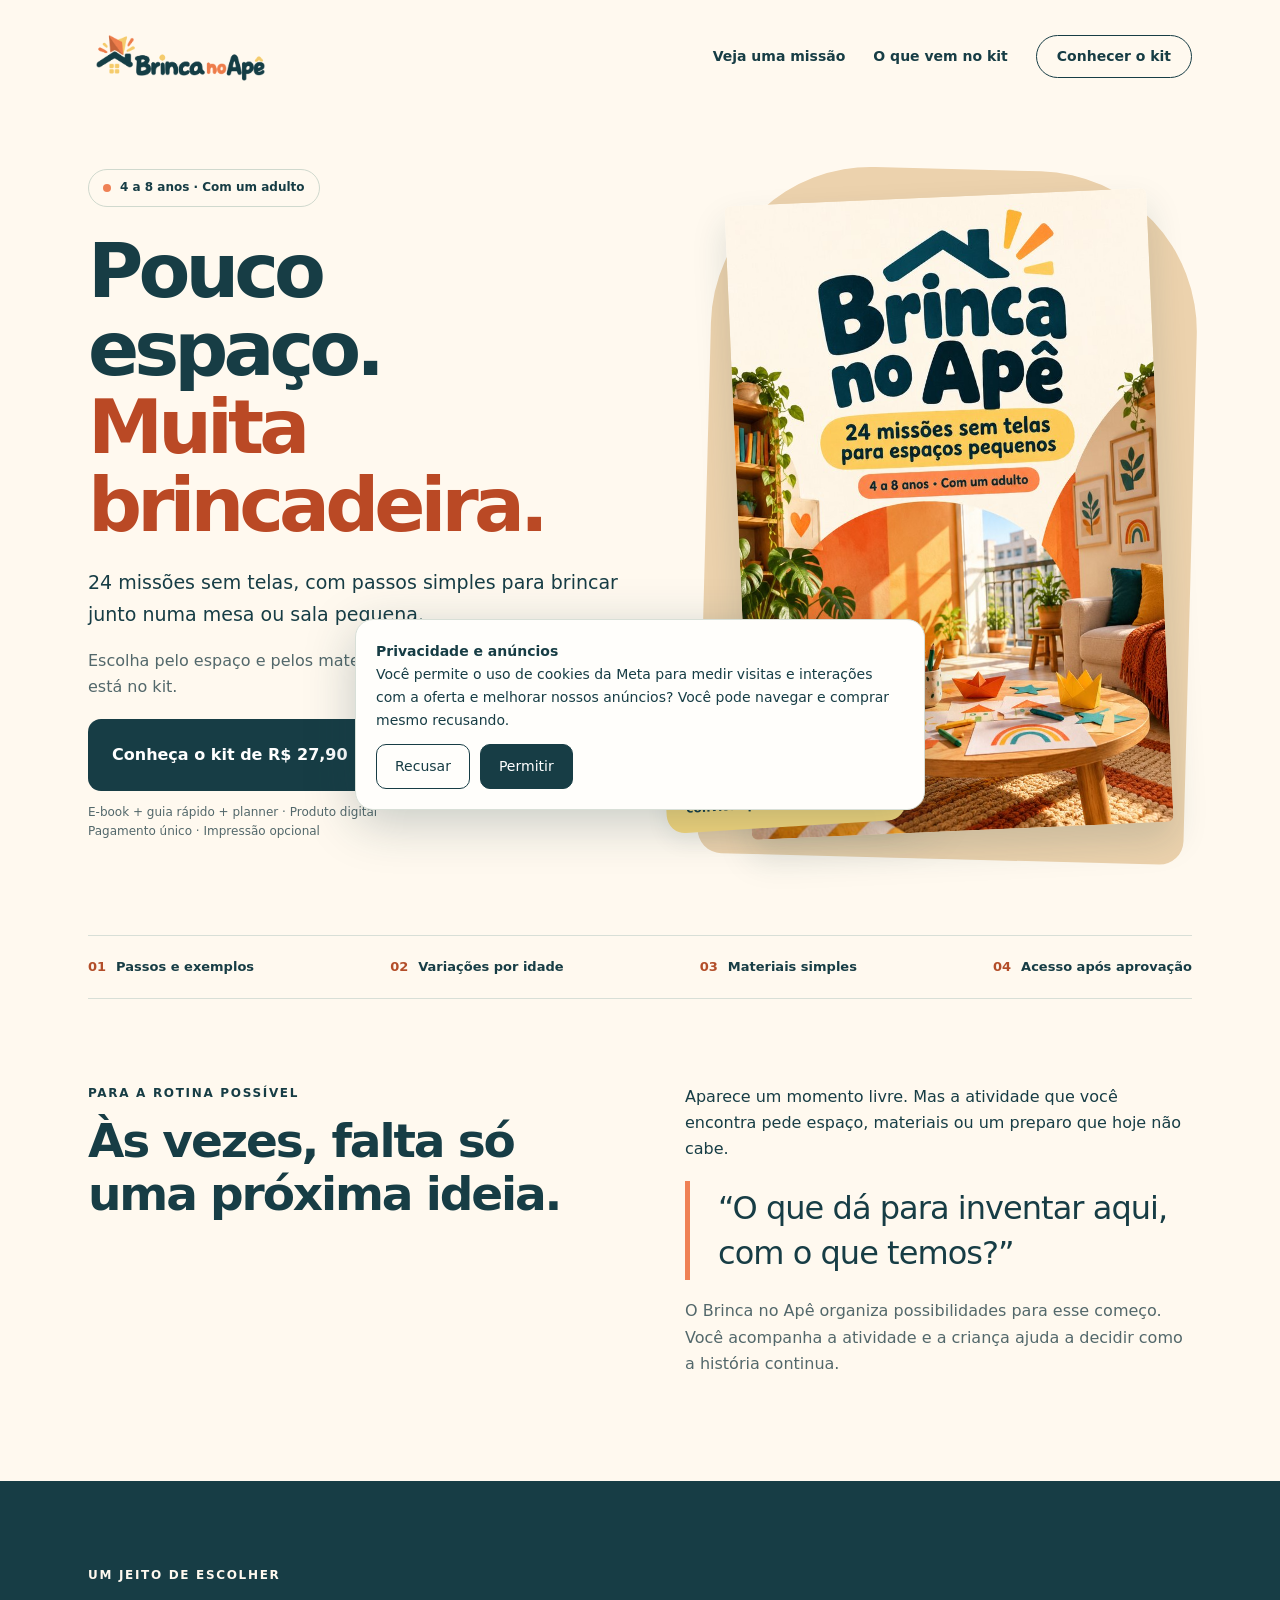
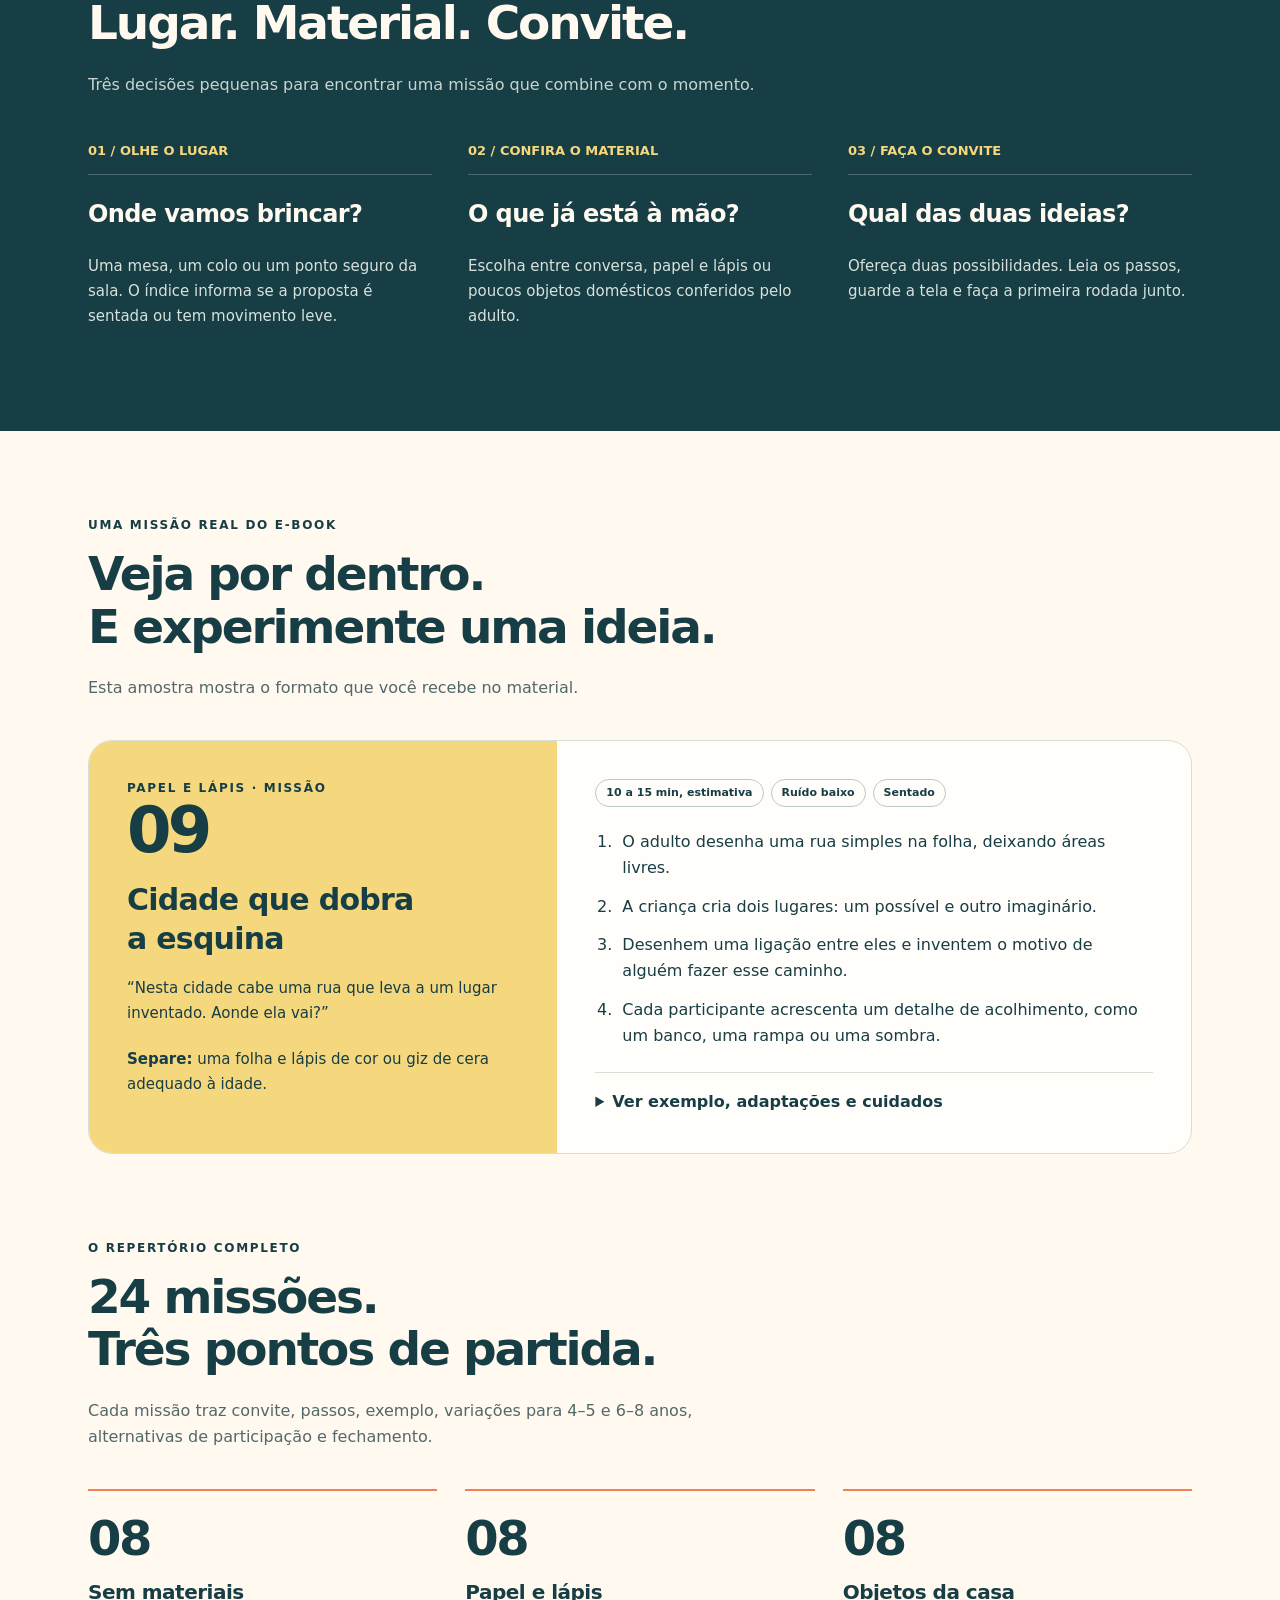
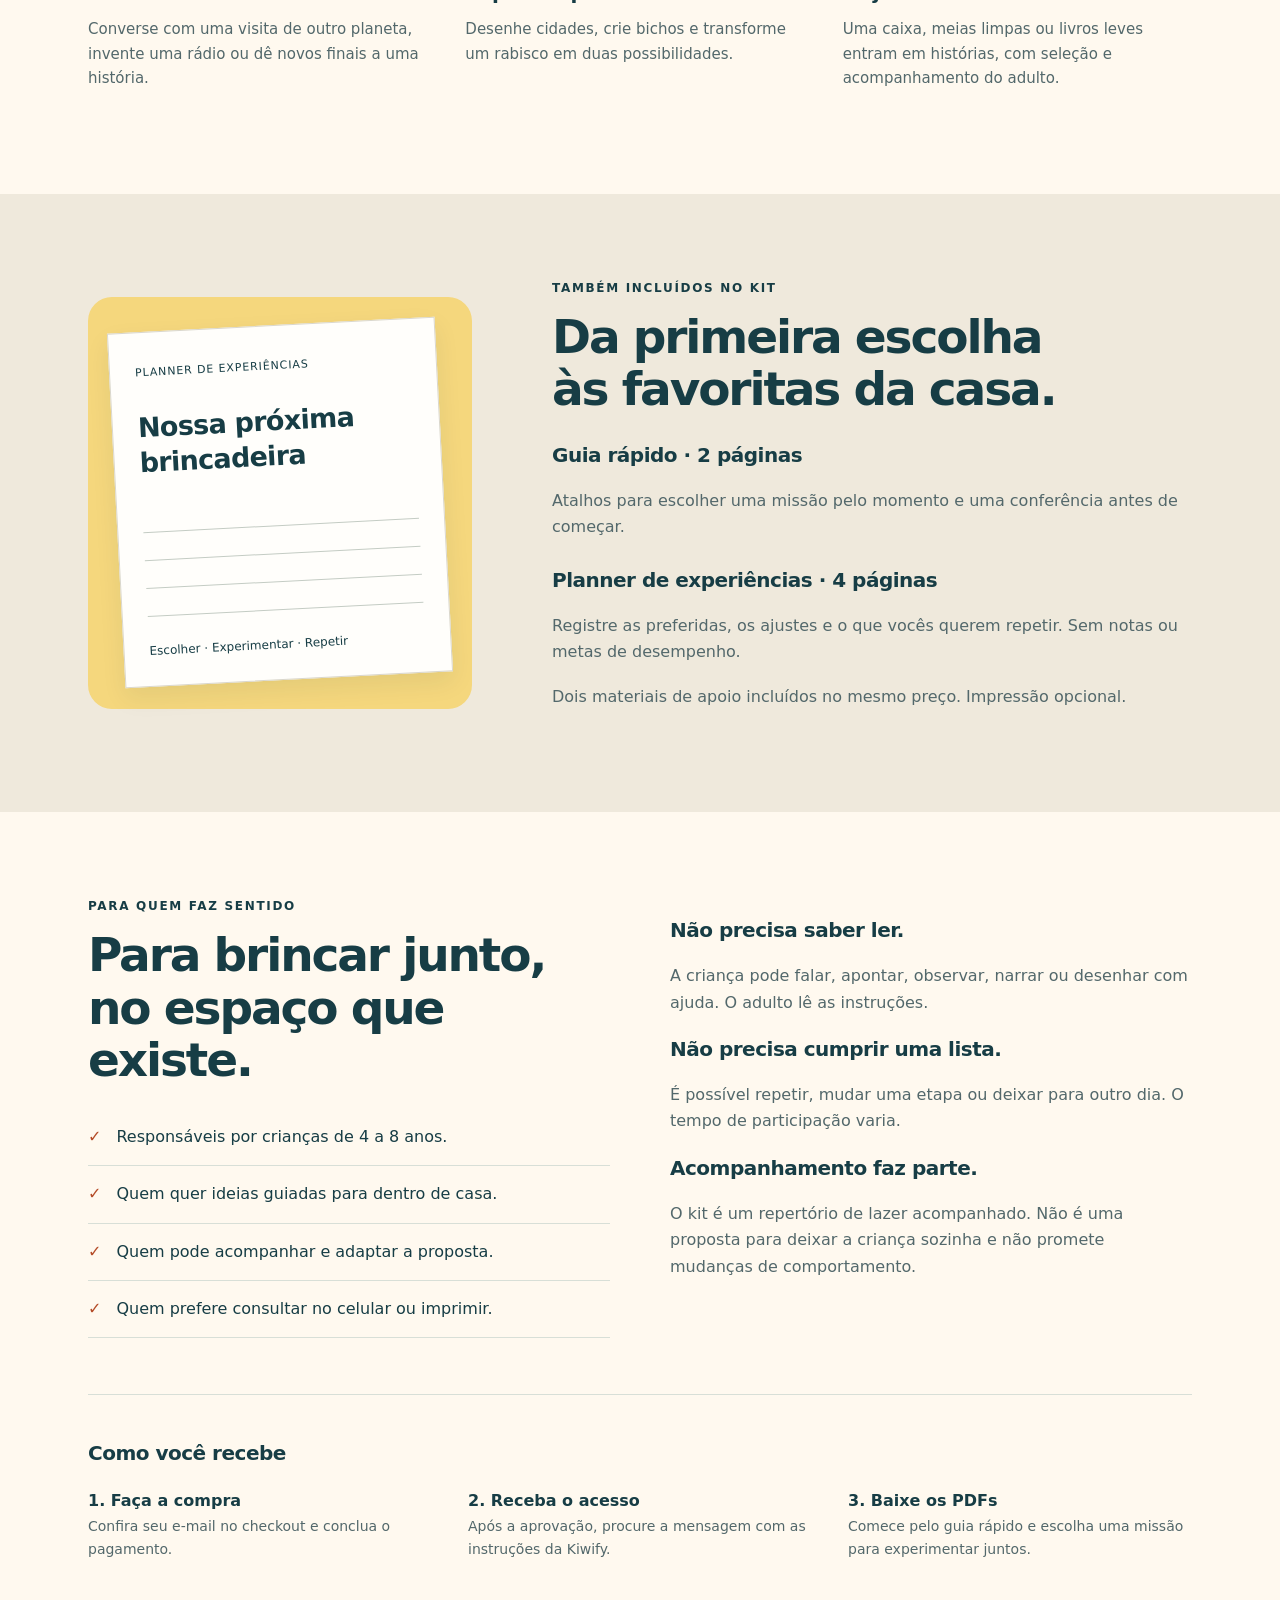
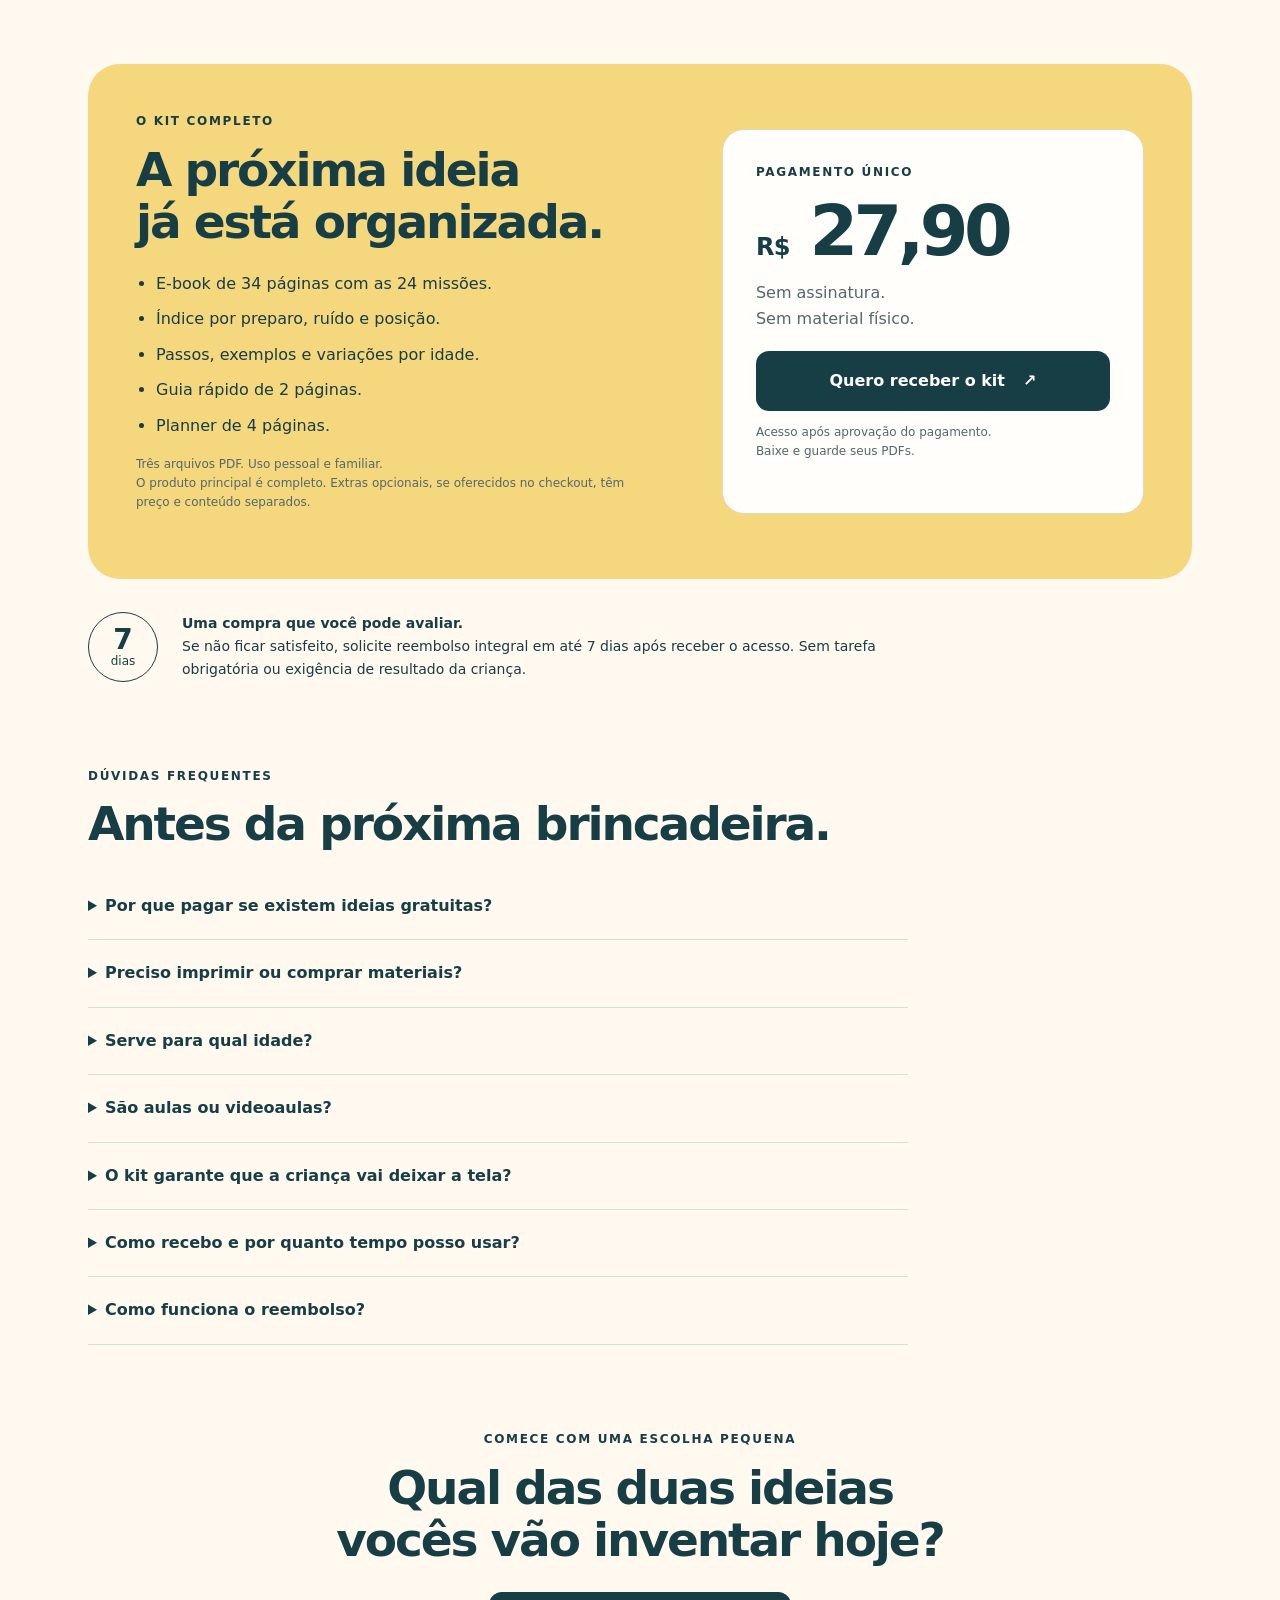
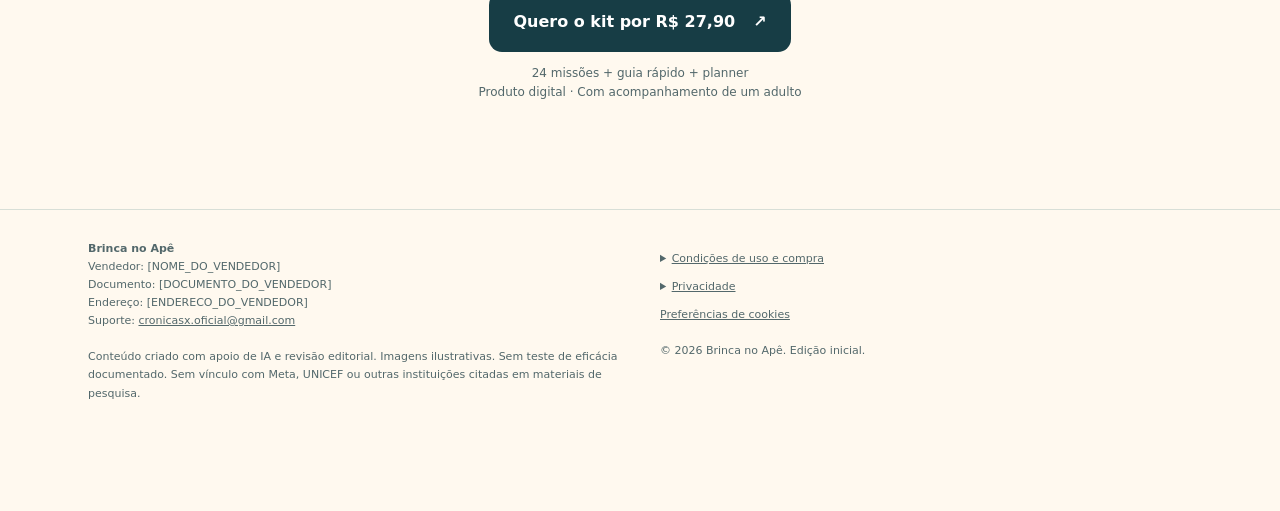
==== commit 29c3bef7: "Measure consented funnel interactions without duplicating checkout or purchase events" ====
--- a/index.html
+++ b/index.html
@@ -67,6 +67,7 @@
       banner.hidden=true;
       if(value==='granted'){if(started&&window.fbq)fbq('consent','grant');startPixel()}
       else if(window.fbq)fbq('consent','revoke');
+      document.dispatchEvent(new Event('brinca:consent-change'));
     }
     document.getElementById('marketing-accept').addEventListener('click',function(){choose('granted')});
     document.getElementById('marketing-reject').addEventListener('click',function(){choose('denied')});
@@ -77,6 +78,40 @@
 })();
 </script>
 
+<script>
+/* Brinca no Apê: consent-aware funnel interaction events, one event per page/stage. */
+(function(){
+  'use strict';
+  var sent = new Set();
+  function allowed(){try{return localStorage.getItem('brinca_marketing_consent_v1')==='granted'}catch(e){return false}}
+  function track(name,details,once){
+    if(!allowed()||typeof window.fbq!=='function'||(once&&sent.has(name)))return;
+    window.fbq('trackCustom',name,Object.assign({content_name:'Brinca no Apê',content_ids:['brinca-no-ape'],currency:'BRL',value:27.90},details||{}));
+    if(once)sent.add(name);
+  }
+  function inspectDepth(){
+    var total=document.documentElement.scrollHeight-window.innerHeight;
+    if(total>0){var depth=Math.max(0,Math.min(100,Math.round(window.scrollY/total*100)));
+      if(depth>=50)track('ScrollDepth50',{depth_percent:50},true);
+      if(depth>=90)track('ScrollDepth90',{depth_percent:90},true);
+    }
+    var offer=document.getElementById('oferta');
+    if(offer){var box=offer.getBoundingClientRect();if(box.top<window.innerHeight&&box.bottom>0)track('OfferViewed',{section:'oferta'},true)}
+  }
+  document.addEventListener('click',function(event){
+    var link=event.target.closest&&event.target.closest('a.checkout');
+    if(!link||event.defaultPrevented)return;
+    var destination;try{destination=new URL(link.href)}catch(e){return}
+    if(destination.protocol!=='https:'||destination.hostname!=='pay.kiwify.com.br')return;
+    track('CheckoutButtonClick',{button_position:link.closest('#oferta')?'oferta':'final'},true);
+  });
+  var pending=false;
+  window.addEventListener('scroll',function(){if(pending)return;pending=true;window.requestAnimationFrame(function(){pending=false;inspectDepth()})},{passive:true});
+  document.addEventListener('brinca:consent-change',inspectDepth);
+  document.addEventListener('DOMContentLoaded',inspectDepth);
+})();
+
+</script>
 </head>
 <body>
 <a class="skip" href="#principal">Pular para o conteúdo</a>
@@ -93,7 +128,7 @@
 <section class="section wrap" style="padding-top:0"><div class="faq"><div class="eyebrow">Dúvidas frequentes</div><h2>Antes da próxima brincadeira.</h2><details><summary>Por que pagar se existem ideias gratuitas?</summary><p>Você paga pela seleção e organização, com índice, passos, exemplos e adaptações no mesmo material. Existem boas opções gratuitas; a missão de amostra ajuda a decidir se este formato facilita sua rotina.</p></details><details><summary>Preciso imprimir ou comprar materiais?</summary><p>Não precisa imprimir. Oito missões não pedem materiais; outras usam papel e lápis ou objetos domésticos seguros selecionados pelo adulto. Confira a lista antes de escolher. O planner pode ser impresso se preferir.</p></details><details><summary>Serve para qual idade?</summary><p>A referência é 4 a 8 anos, com variações para 4–5 e 6–8. O responsável escolhe e adapta ao conforto, às preferências e às necessidades da criança.</p></details><details><summary>São aulas ou videoaulas?</summary><p>São três PDFs: e-book de 34 páginas, guia rápido de 2 e planner de 4. O kit principal não inclui vídeo, atendimento individual ou material físico.</p></details><details><summary>O kit garante que a criança vai deixar a tela?</summary><p>O material oferece alternativas de brincadeira acompanhada. Não garante adesão, duração da atenção ou redução específica do uso de telas. A criança pode recusar ou querer mudar a proposta.</p></details><details><summary>Como recebo e por quanto tempo posso usar?</summary><p>Após a aprovação do pagamento, o acesso é enviado ao e-mail usado na compra. Você pode baixar os PDFs e guardá-los para uso pessoal e familiar, sem cobrança recorrente. Confira spam e promoções se não localizar a mensagem.</p></details><details><summary>Como funciona o reembolso?</summary><p>Solicite em até 7 dias após receber o acesso. O contato do produtor está no comprovante da compra e o fluxo de solicitação fica disponível pela plataforma. Não é necessário imprimir, completar missões ou provar um resultado.</p></details></div></section>
 <section class="wrap"><div class="last"><div class="eyebrow">Comece com uma escolha pequena</div><h2>Qual das duas ideias<br>vocês vão inventar hoje?</h2><a class="btn checkout" href="[LINK_CHECKOUT_KIWIFY]">Quero o kit por R$ 27,90 <span aria-hidden="true">↗</span></a><p class="fine">24 missões + guia rápido + planner<br>Produto digital · Com acompanhamento de um adulto</p></div></section>
 </main>
-<footer><div class="wrap footgrid"><div><strong>Brinca no Apê</strong><p>Vendedor: [NOME_DO_VENDEDOR]<br>Documento: [DOCUMENTO_DO_VENDEDOR]<br>Endereço: [ENDERECO_DO_VENDEDOR]<br>Suporte: <a href="mailto:cronicasx.oficial@gmail.com">cronicasx.oficial@gmail.com</a></p><p>Conteúdo criado com apoio de IA e revisão editorial. Imagens ilustrativas. Sem teste de eficácia documentado. Sem vínculo com Meta, UNICEF ou outras instituições citadas em materiais de pesquisa.</p></div><div class="legal"><details><summary>Condições de uso e compra</summary><p>Licença pessoal e familiar dos três PDFs descritos. Não há envio físico ou assinatura. Não revenda nem redistribua os arquivos. O acesso é liberado após aprovação do pagamento, conforme as condições apresentadas no checkout. Reembolso integral solicitado em até 7 dias após receber o acesso. Dúvidas: <a href="mailto:cronicasx.oficial@gmail.com">cronicasx.oficial@gmail.com</a>.</p></details><details><summary>Privacidade</summary><p>Com sua autorização, esta página usa o Pixel da Meta para medir visitas e visualizações do produto e avaliar anúncios. A Meta pode receber informações da navegação, do dispositivo e identificadores de cookies. Sua escolha fica salva neste navegador; você pode recusá-la ou alterá-la em “Preferências de cookies”. Os dados de pagamento são fornecidos no checkout, sujeito às políticas da Kiwify e do vendedor. Parâmetros de campanha do link podem acompanhar a navegação ao checkout. Contato: cronicasx.oficial@gmail.com.</p></details><p><button type="button" id="marketing-preferences" class="privacy-preferences">Preferências de cookies</button></p><p>© 2026 Brinca no Apê. Edição inicial.</p></div></div></footer>
+<footer><div class="wrap footgrid"><div><strong>Brinca no Apê</strong><p>Vendedor: [NOME_DO_VENDEDOR]<br>Documento: [DOCUMENTO_DO_VENDEDOR]<br>Endereço: [ENDERECO_DO_VENDEDOR]<br>Suporte: <a href="mailto:cronicasx.oficial@gmail.com">cronicasx.oficial@gmail.com</a></p><p>Conteúdo criado com apoio de IA e revisão editorial. Imagens ilustrativas. Sem teste de eficácia documentado. Sem vínculo com Meta, UNICEF ou outras instituições citadas em materiais de pesquisa.</p></div><div class="legal"><details><summary>Condições de uso e compra</summary><p>Licença pessoal e familiar dos três PDFs descritos. Não há envio físico ou assinatura. Não revenda nem redistribua os arquivos. O acesso é liberado após aprovação do pagamento, conforme as condições apresentadas no checkout. Reembolso integral solicitado em até 7 dias após receber o acesso. Dúvidas: <a href="mailto:cronicasx.oficial@gmail.com">cronicasx.oficial@gmail.com</a>.</p></details><details><summary>Privacidade</summary><p>Com sua autorização, esta página usa o Pixel da Meta para medir visitas, visualizações do produto, profundidade de navegação, visualização da oferta e cliques no botão de compra, e avaliar anúncios. A Meta pode receber informações da navegação, do dispositivo e identificadores de cookies. Sua escolha fica salva neste navegador; você pode recusá-la ou alterá-la em “Preferências de cookies”. Os dados de pagamento são fornecidos no checkout, sujeito às políticas da Kiwify e do vendedor. Parâmetros de campanha do link podem acompanhar a navegação ao checkout. Contato: cronicasx.oficial@gmail.com.</p></details><p><button type="button" id="marketing-preferences" class="privacy-preferences">Preferências de cookies</button></p><p>© 2026 Brinca no Apê. Edição inicial.</p></div></div></footer>
 <div class="sticky"><div><strong>R$ 27,90</strong><span>3 PDFs · pagamento único</span></div><a class="btn" href="#oferta">Conhecer o kit ↗</a></div>
 <div id="notice" class="dialog" role="dialog" aria-modal="true" aria-labelledby="notice-title" hidden><div class="dialogbox"><h2 id="notice-title">Checkout em preparação</h2><p>Esta é uma versão para revisão. O link de compra ainda não foi configurado. Nenhuma cobrança foi iniciada.</p><button class="btn" id="close-notice" type="button">Voltar à página</button></div></div>
 <script>
@@ -108,5 +143,5 @@
 if(checkout){const incoming=new URLSearchParams(location.search);['utm_source','utm_medium','utm_campaign','utm_content','utm_term'].forEach(k=>{const val=incoming.get(k);if(val)checkout.searchParams.set(k,val)});document.querySelectorAll('.checkout').forEach(a=>a.href=checkout.href)}
 document.querySelectorAll('.checkout').forEach(a=>a.addEventListener('click',e=>{if(!checkout){e.preventDefault();previousFocus=a;notice.hidden=false;document.getElementById('close-notice').focus()}}));
 </script>
-<section id="marketing-consent" class="marketing-consent" aria-label="Preferências de privacidade" hidden><p><strong>Privacidade e anúncios</strong><br>Você permite o uso de cookies da Meta para medir visitas e melhorar nossos anúncios? Você pode navegar e comprar mesmo recusando.</p><div class="marketing-actions"><button type="button" id="marketing-reject">Recusar</button><button type="button" id="marketing-accept">Permitir</button></div></section>
+<section id="marketing-consent" class="marketing-consent" aria-label="Preferências de privacidade" hidden><p><strong>Privacidade e anúncios</strong><br>Você permite o uso de cookies da Meta para medir visitas e interações com a oferta e melhorar nossos anúncios? Você pode navegar e comprar mesmo recusando.</p><div class="marketing-actions"><button type="button" id="marketing-reject">Recusar</button><button type="button" id="marketing-accept">Permitir</button></div></section>
 </body></html>
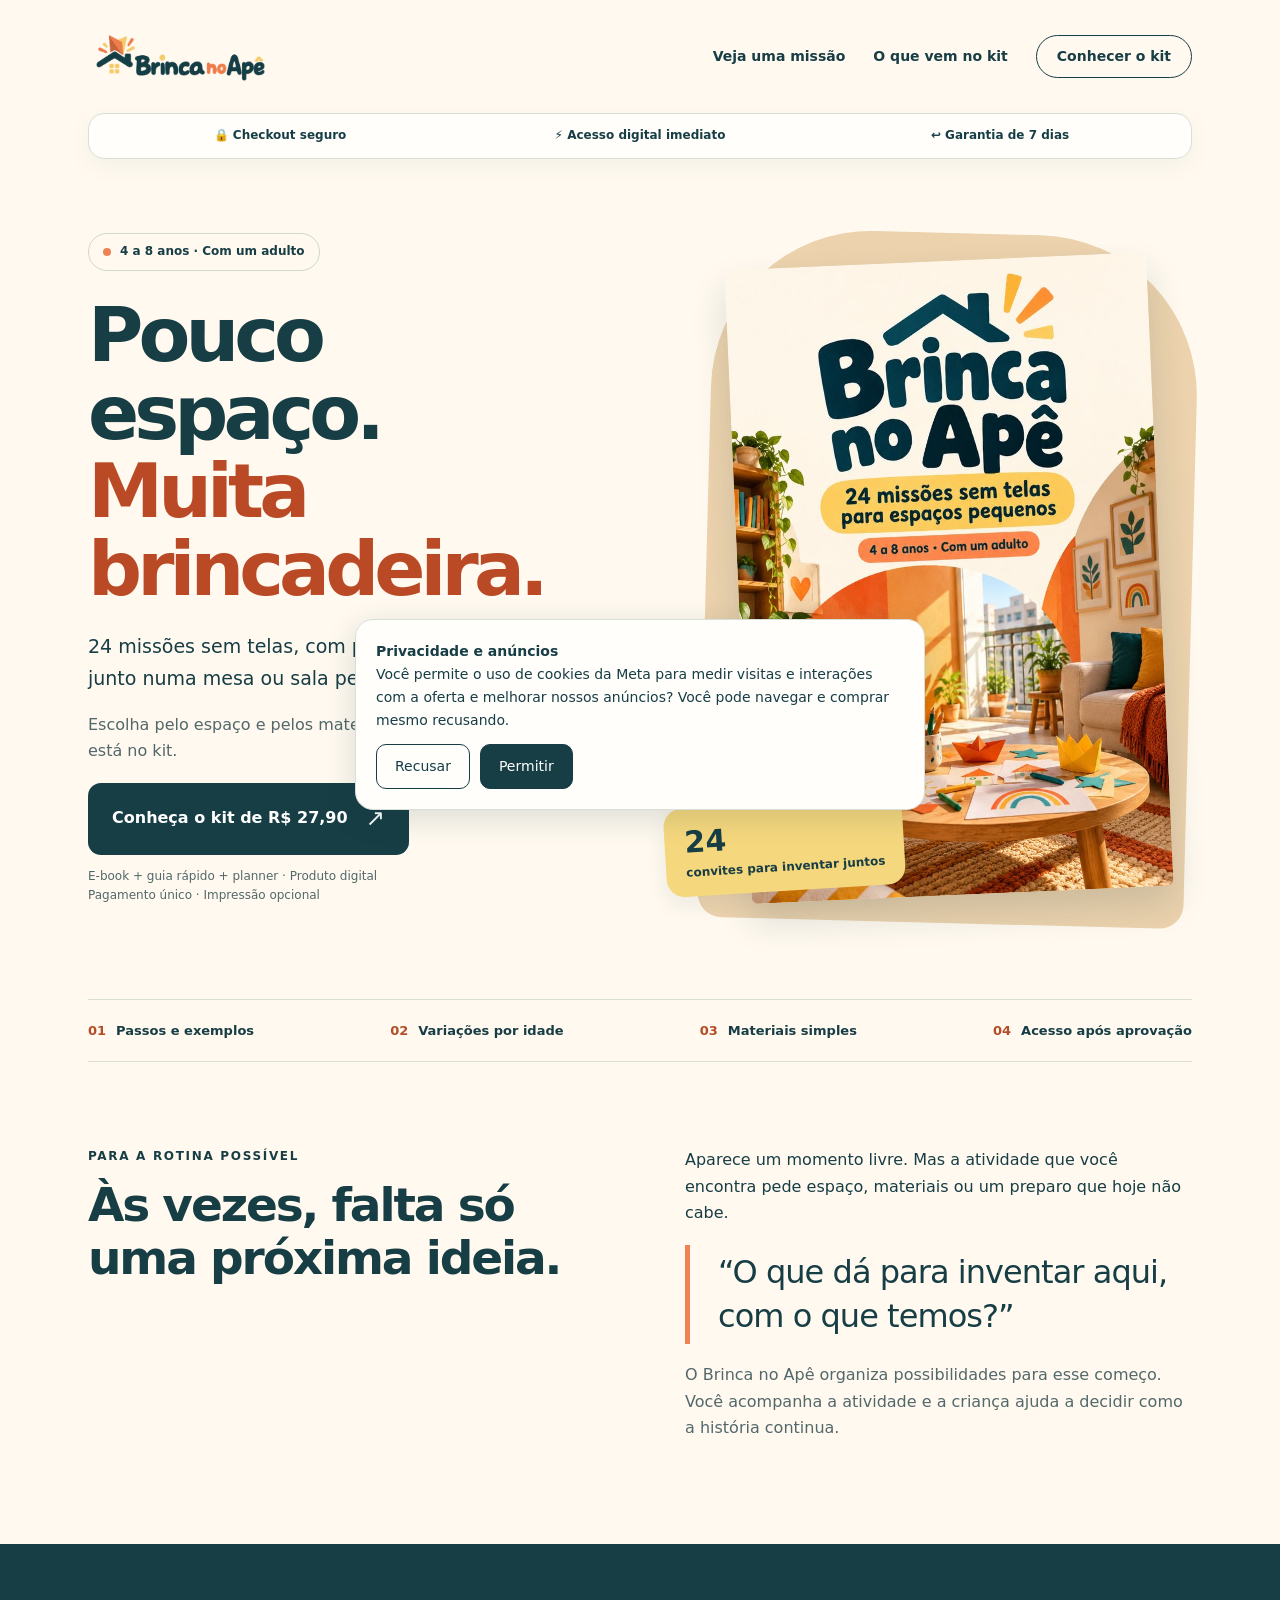
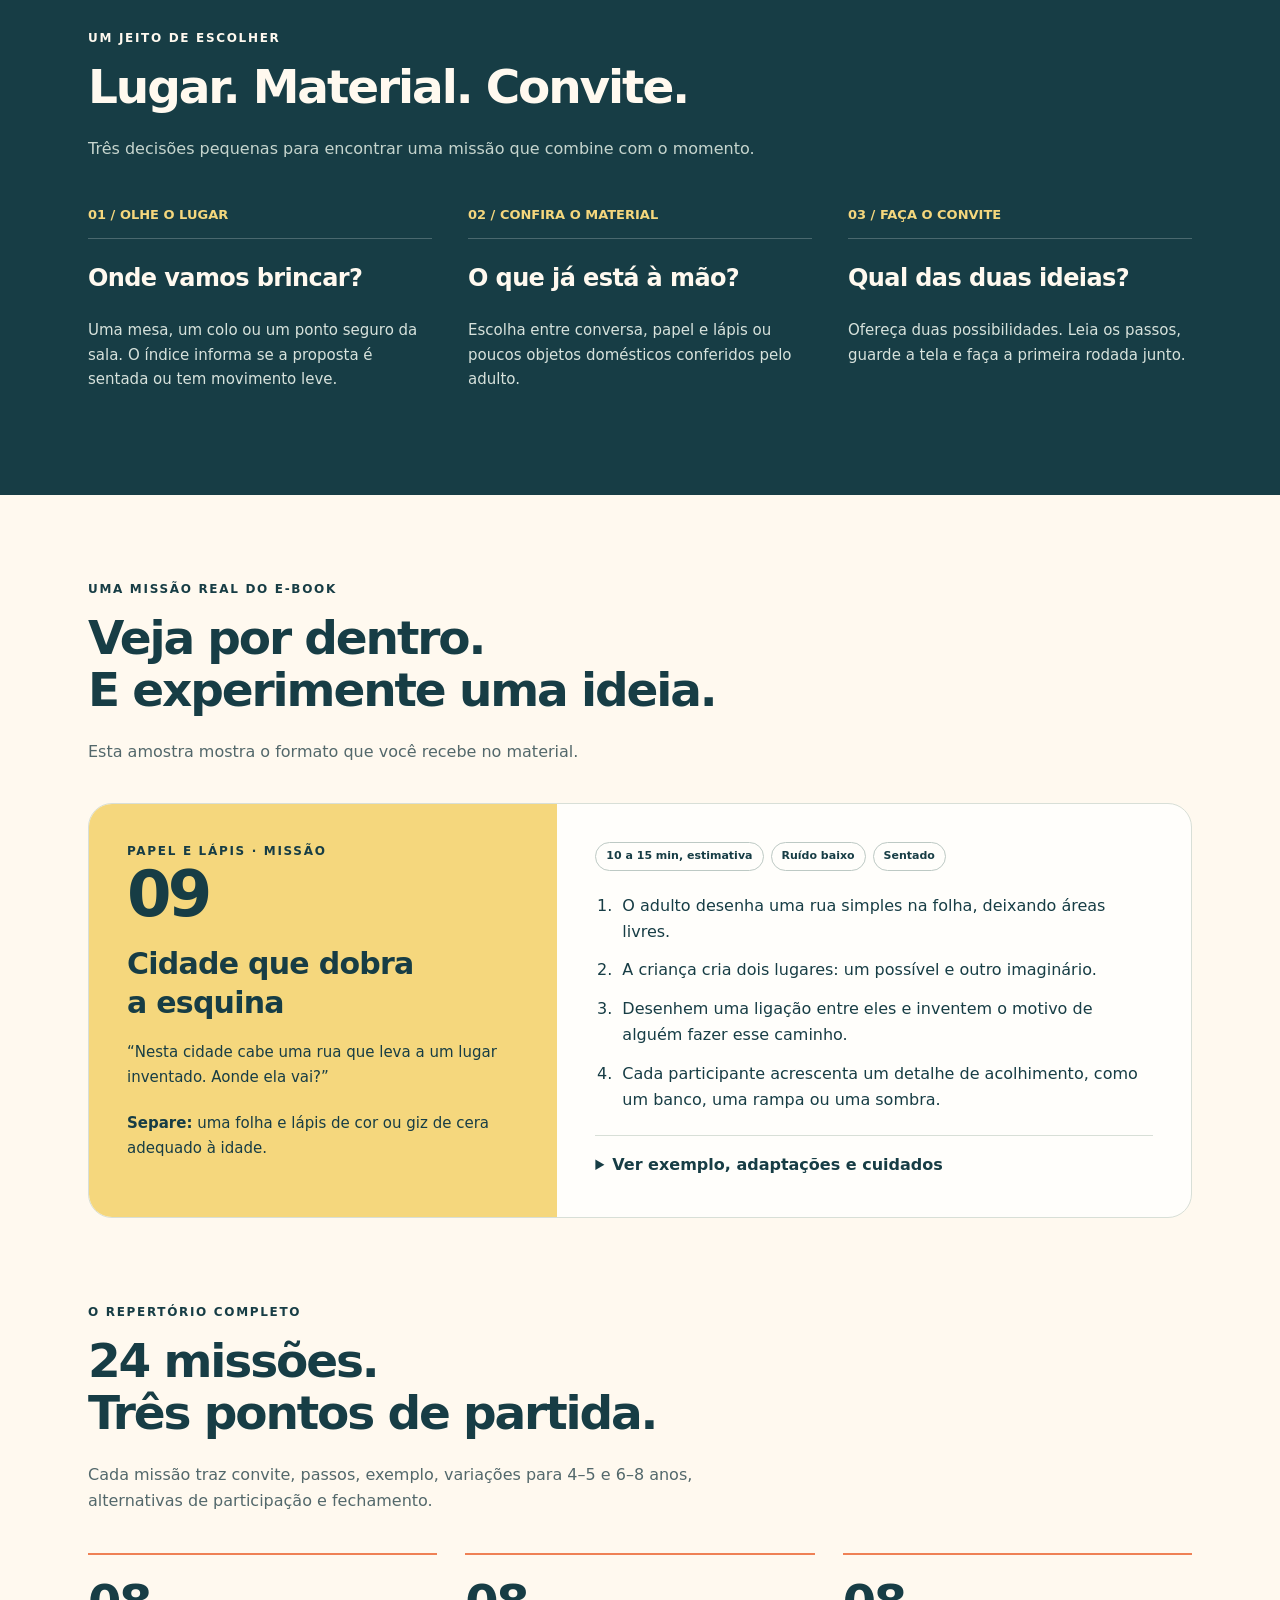
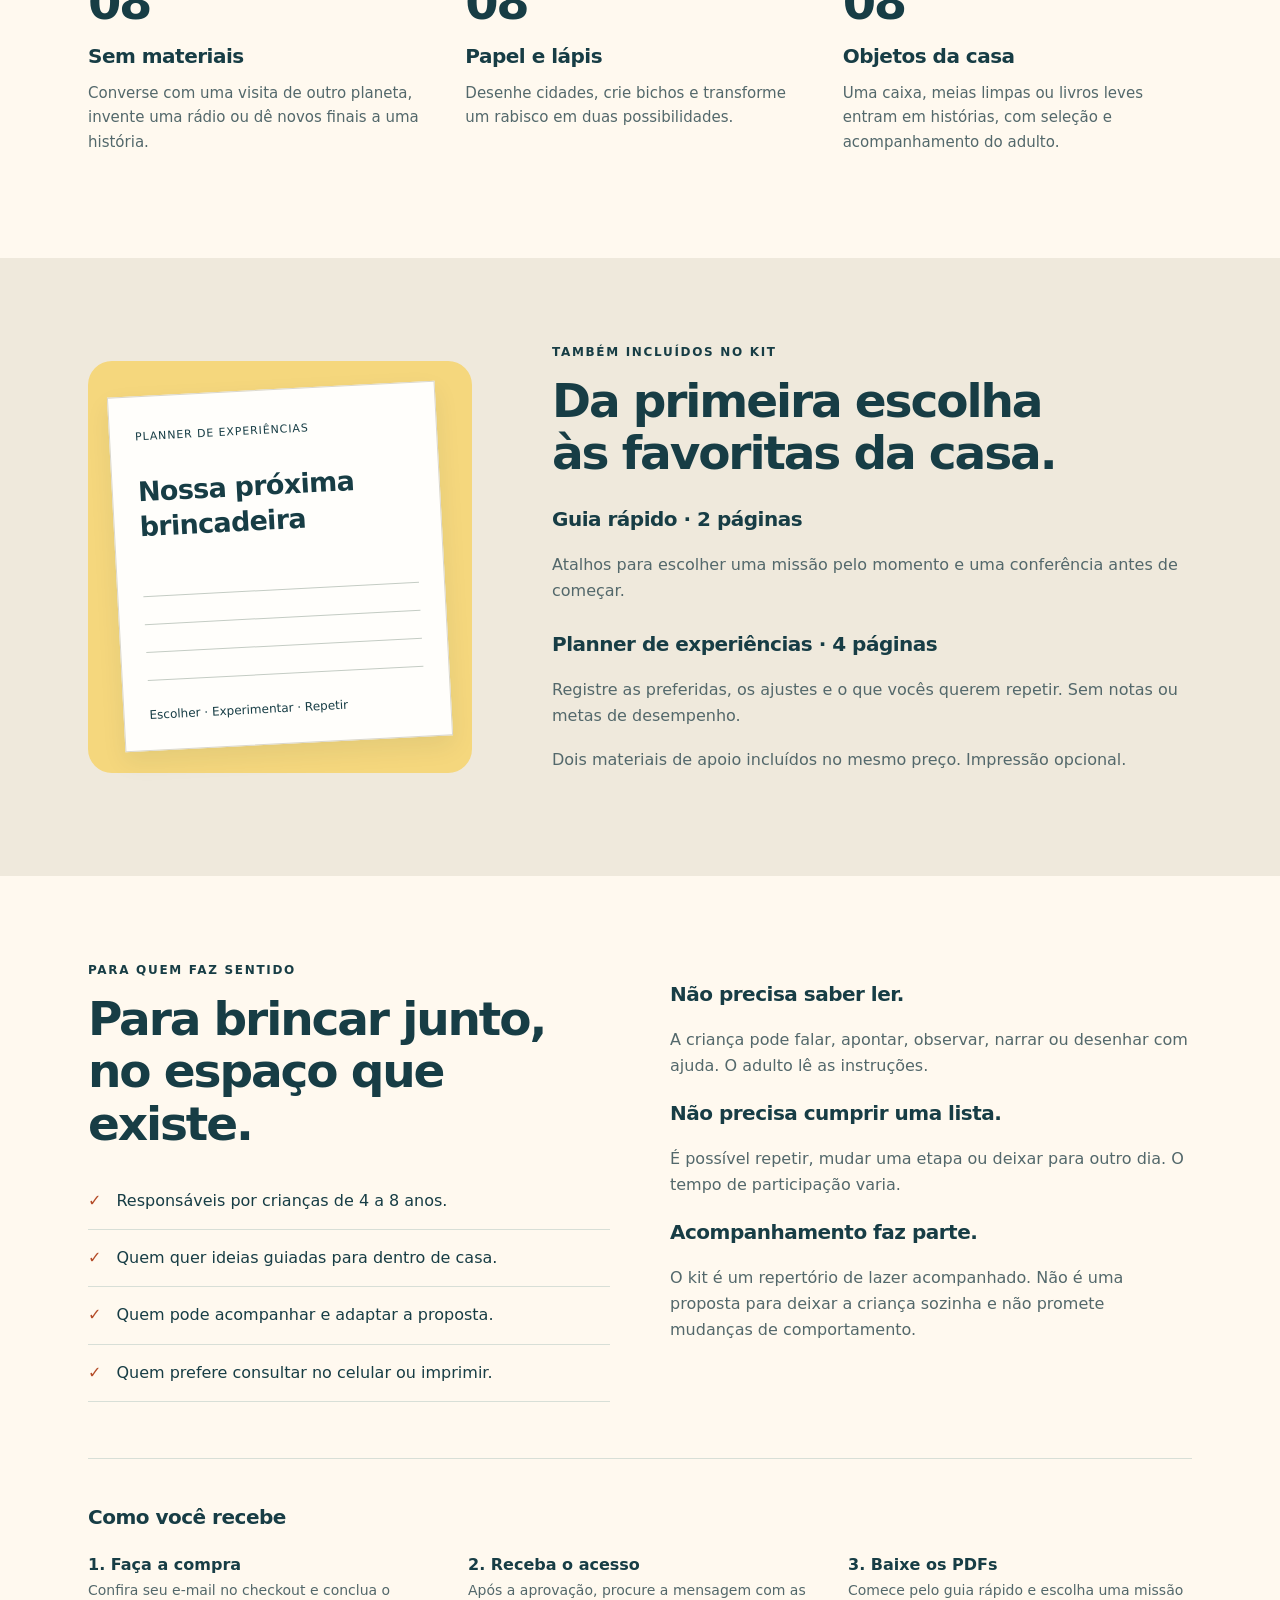
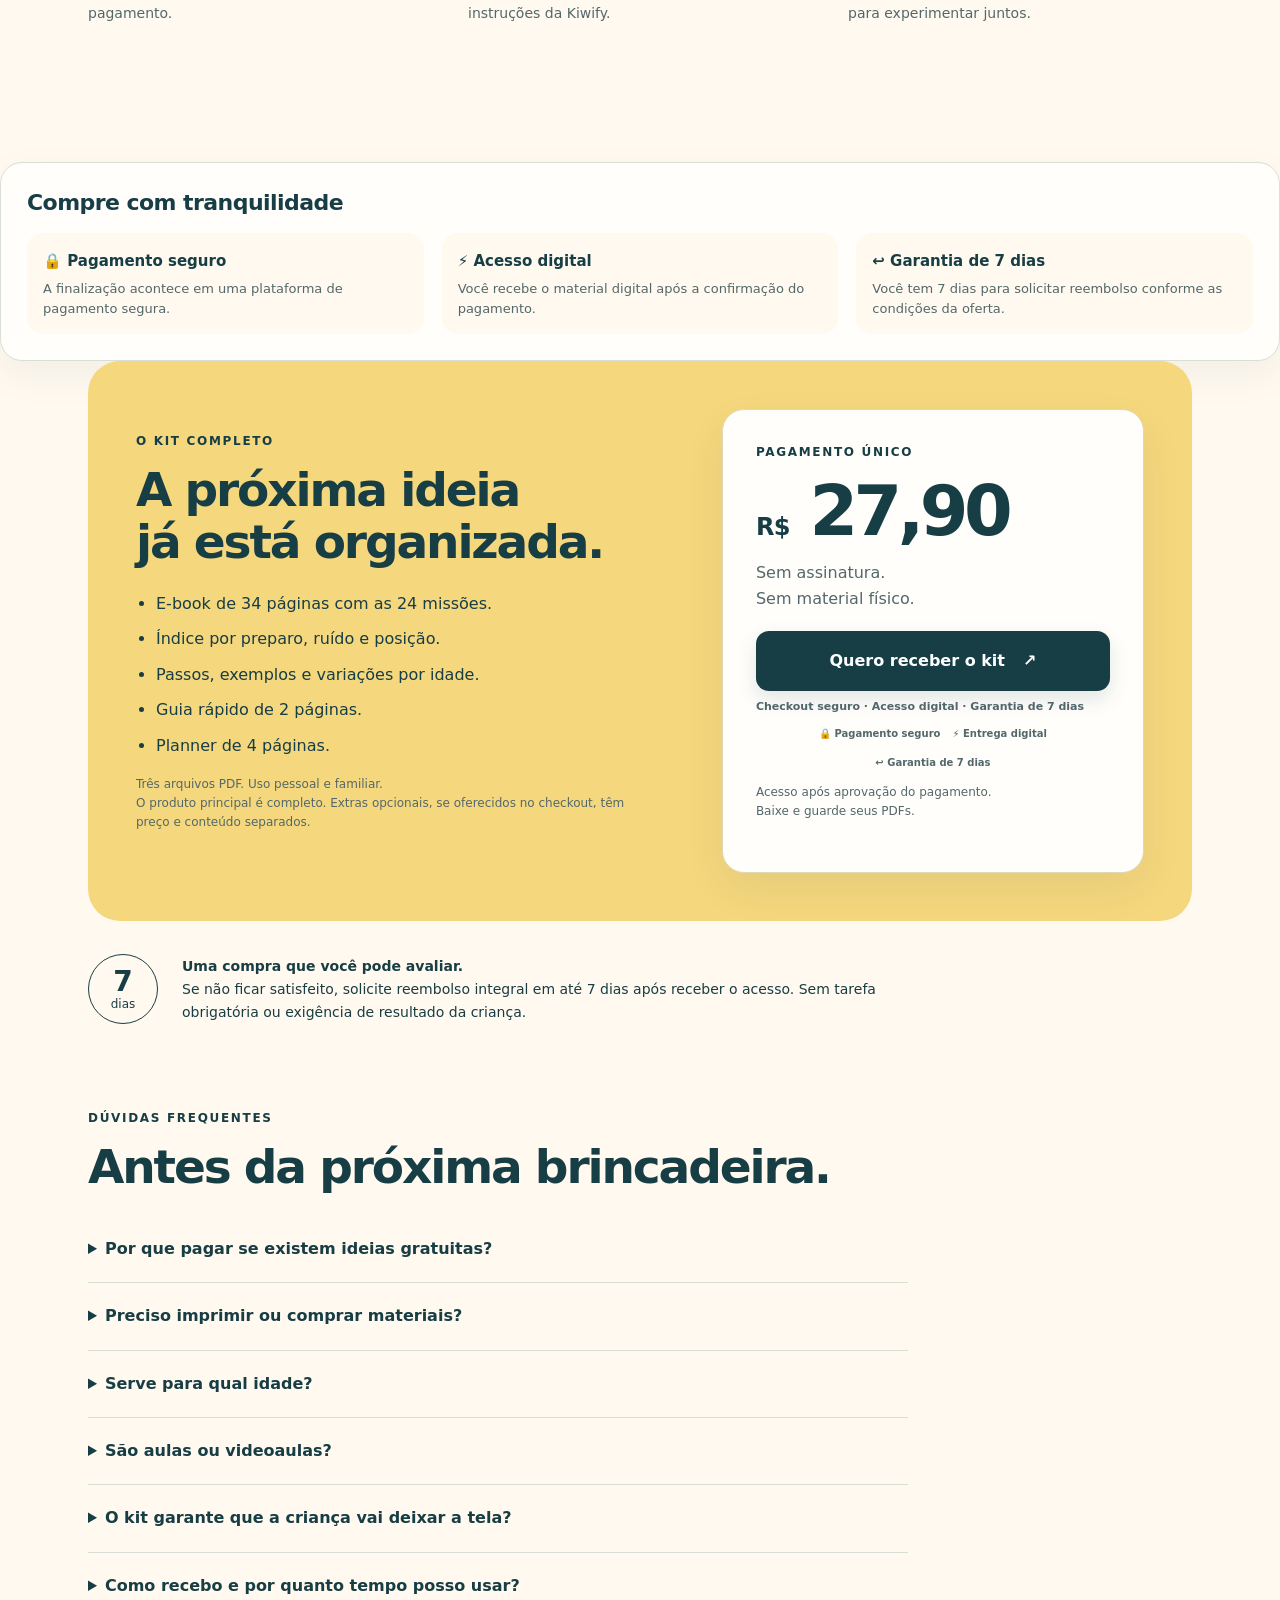
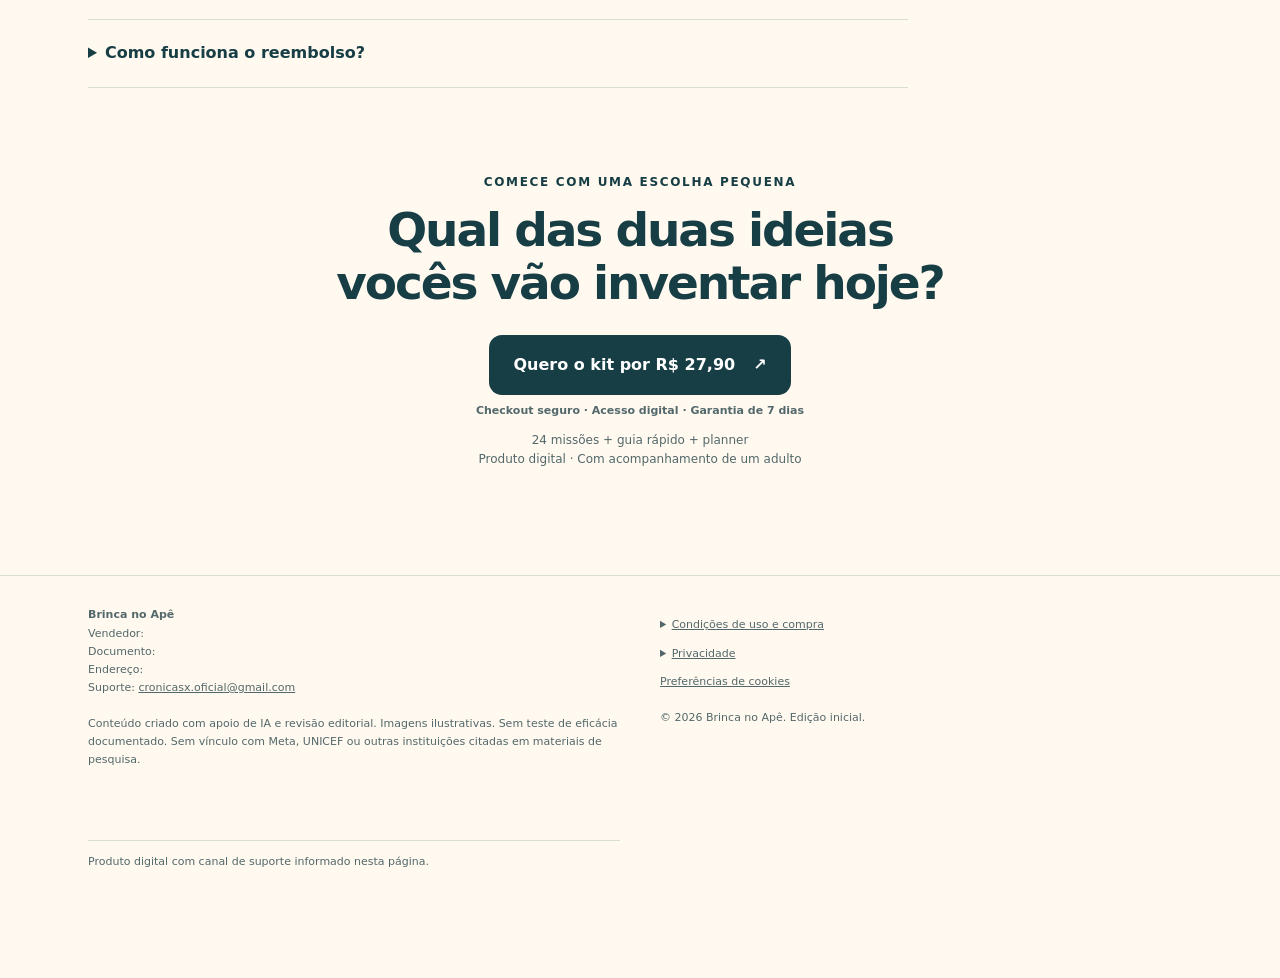
==== commit 564c4359: "Apply trust and conversion improvements to sales pages" ====
--- a/index.html
+++ b/index.html
@@ -112,6 +112,7 @@
 })();
 
 </script>
+<link rel="stylesheet" href="/conversion-enhancements.css">
 </head>
 <body>
 <a class="skip" href="#principal">Pular para o conteúdo</a>
@@ -144,4 +145,5 @@
 document.querySelectorAll('.checkout').forEach(a=>a.addEventListener('click',e=>{if(!checkout){e.preventDefault();previousFocus=a;notice.hidden=false;document.getElementById('close-notice').focus()}}));
 </script>
 <section id="marketing-consent" class="marketing-consent" aria-label="Preferências de privacidade" hidden><p><strong>Privacidade e anúncios</strong><br>Você permite o uso de cookies da Meta para medir visitas e interações com a oferta e melhorar nossos anúncios? Você pode navegar e comprar mesmo recusando.</p><div class="marketing-actions"><button type="button" id="marketing-reject">Recusar</button><button type="button" id="marketing-accept">Permitir</button></div></section>
+<script src="/conversion-enhancements.js" defer></script>
 </body></html>
--- a/conversion-enhancements.css
+++ b/conversion-enhancements.css
@@ -0,0 +1,3 @@
+/* Conversion and trust enhancements — keeps existing checkout links untouched */
+.trust-strip{display:grid;grid-template-columns:repeat(3,1fr);gap:10px;margin:0 auto 18px;padding:12px 16px;border:1px solid var(--line,#d8dfd7);border-radius:16px;background:#fffefb;font-size:12px;font-weight:750;text-align:center;box-shadow:0 8px 26px #173d450b}.trust-strip span{display:flex;align-items:center;justify-content:center;gap:7px}.trust-strip b{color:#b44b27}.cta-trust{font-size:11px;line-height:1.45;margin:8px 0 0;color:var(--muted,#53686b);font-weight:650}.trust-panel{margin:34px 0 0;padding:26px;border:1px solid var(--line,#d8dfd7);border-radius:22px;background:#fffefb;box-shadow:0 14px 40px #173d450d}.trust-panel h3{margin:0 0 16px;font-size:22px}.trust-grid{display:grid;grid-template-columns:repeat(3,1fr);gap:18px}.trust-item{padding:16px;border-radius:16px;background:#fff9ef}.trust-item strong{display:block;margin-bottom:5px;font-size:15px}.trust-item p{margin:0;font-size:13px;line-height:1.5;color:var(--muted,#53686b)}.offer .pricebox,.pricebox{box-shadow:0 16px 42px #173d4512}.pricebox .btn{box-shadow:0 8px 20px #173d4520}.safe-checkout{display:flex;justify-content:center;gap:12px;flex-wrap:wrap;margin-top:11px;font-size:10px;font-weight:750;color:var(--muted,#53686b)}.safe-checkout span{white-space:nowrap}.marketing-consent{box-shadow:0 8px 30px #173d4528!important}.seller-trust{margin-top:12px;padding-top:12px;border-top:1px solid var(--line,#d8dfd7);font-size:11px;line-height:1.55}.hero .btn,.pricebox .btn,.last .btn{position:relative}.hero .btn:focus-visible,.pricebox .btn:focus-visible,.last .btn:focus-visible{outline:3px solid #ef8155;outline-offset:4px}
+@media(max-width:720px){.trust-strip{grid-template-columns:1fr;gap:7px;margin-top:4px;padding:11px 14px;text-align:left}.trust-strip span{justify-content:flex-start}.trust-panel{padding:20px 17px;margin-top:24px}.trust-grid{grid-template-columns:1fr;gap:9px}.trust-item{padding:13px 14px}.marketing-consent{left:10px!important;right:10px!important;bottom:76px!important;padding:14px!important;font-size:12px!important}.marketing-consent p{margin-bottom:8px!important}.marketing-actions{gap:7px!important}.marketing-actions button{min-height:40px!important;padding:8px 12px!important}.cta-trust{text-align:center}.hero .cta-trust{text-align:left}.safe-checkout{gap:8px}.sticky{box-shadow:0 -8px 28px #173d4512}}
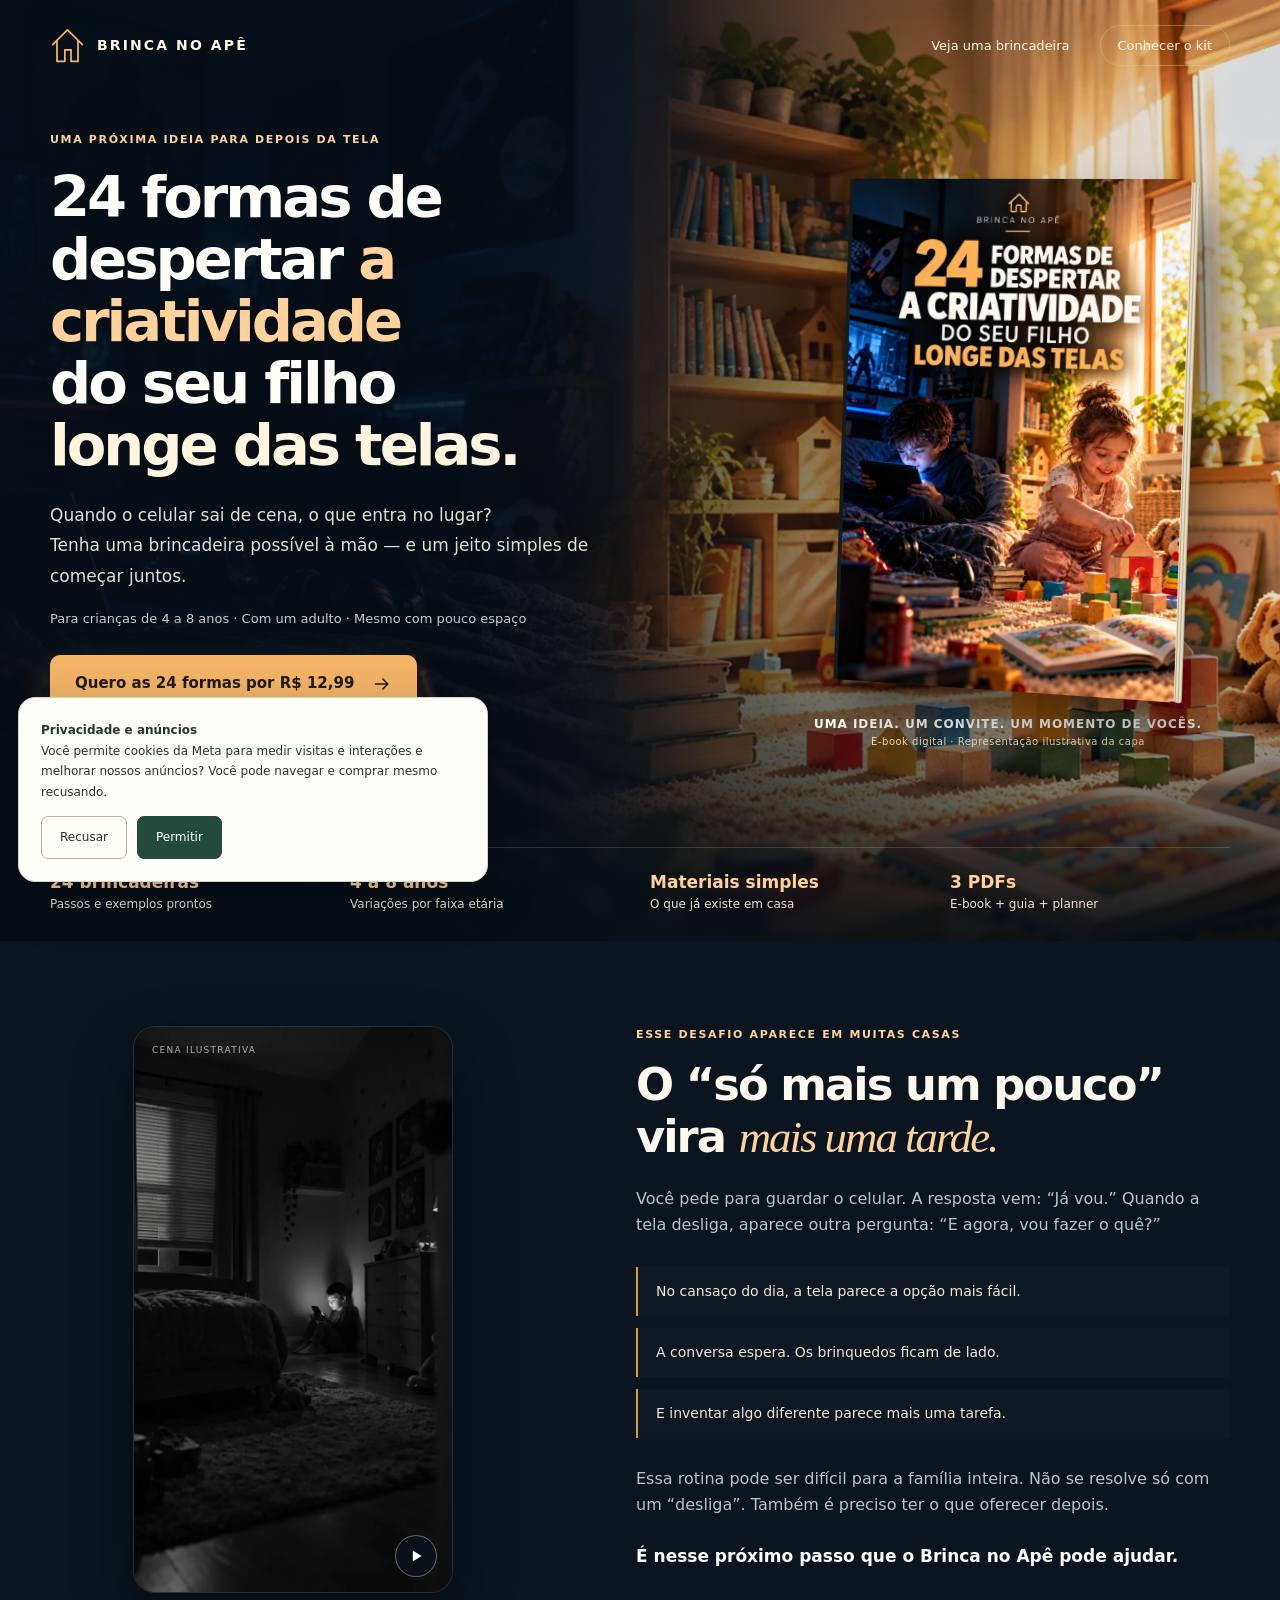
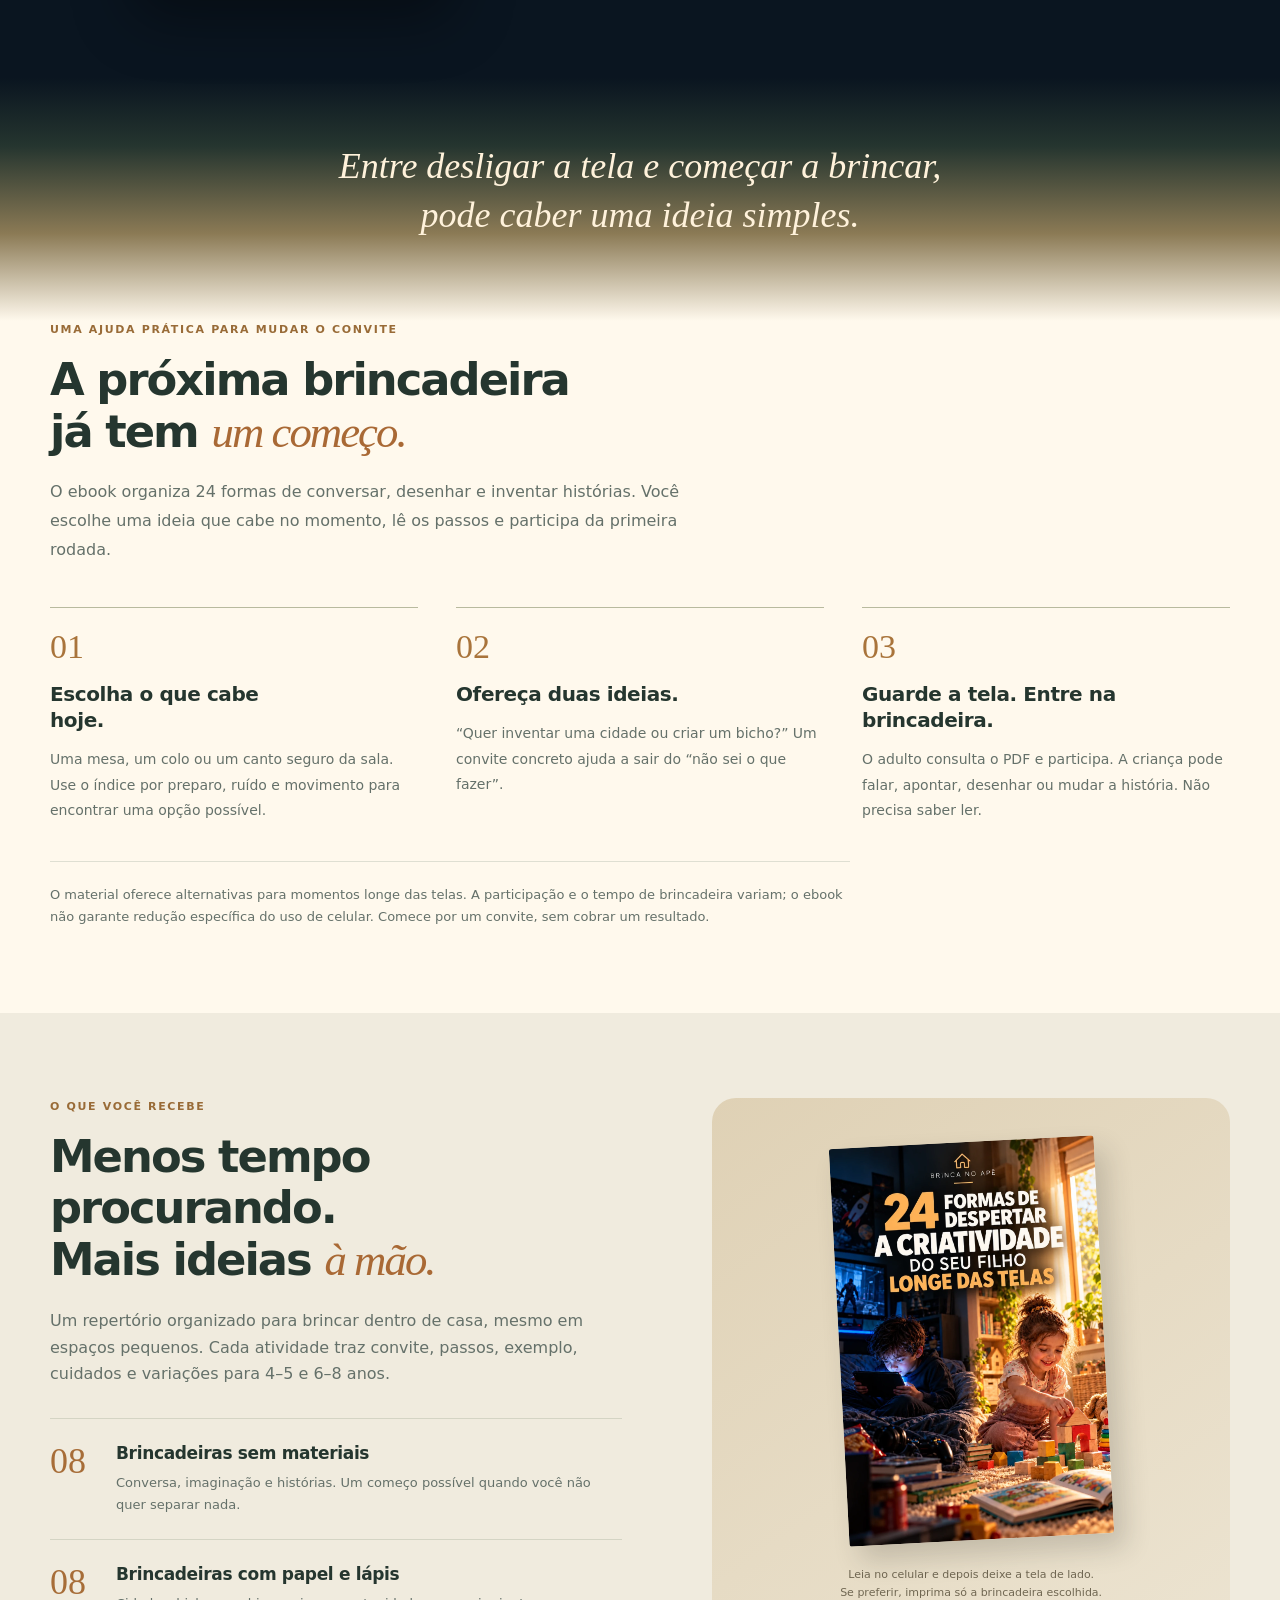
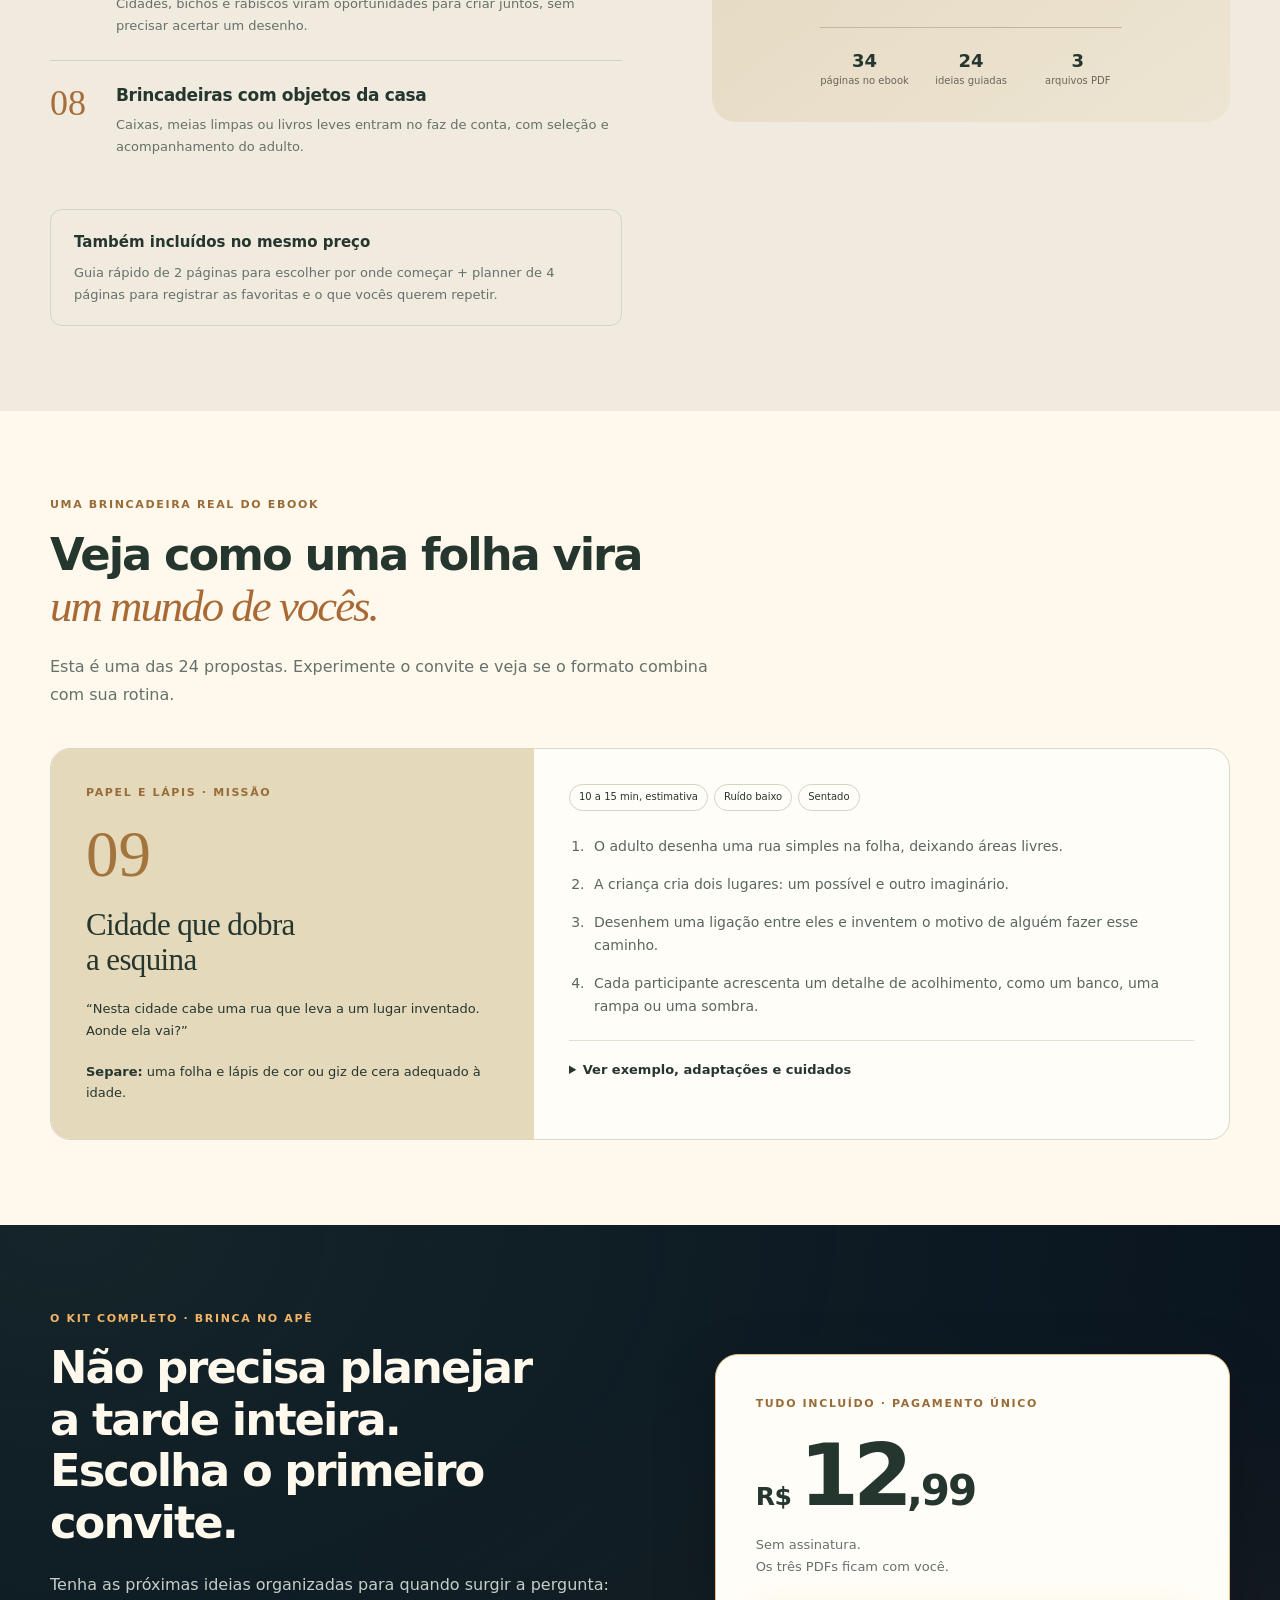
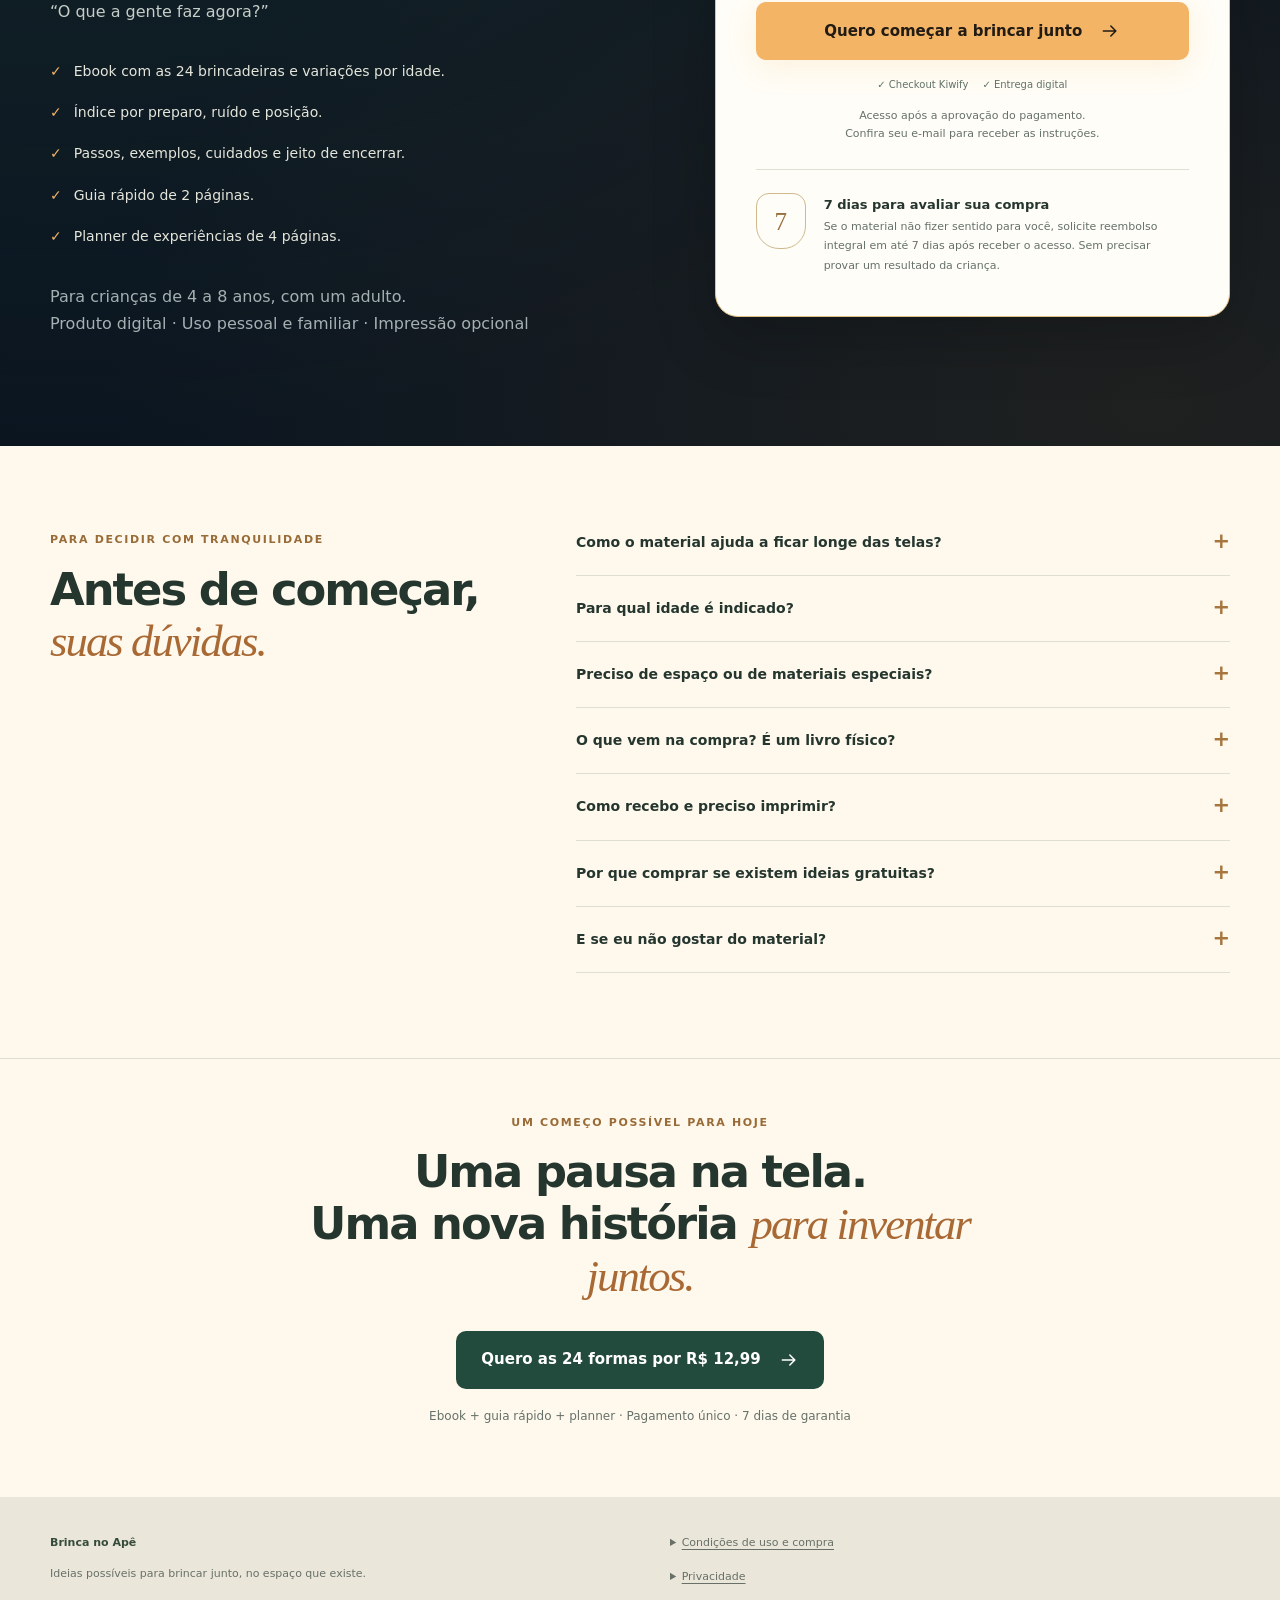
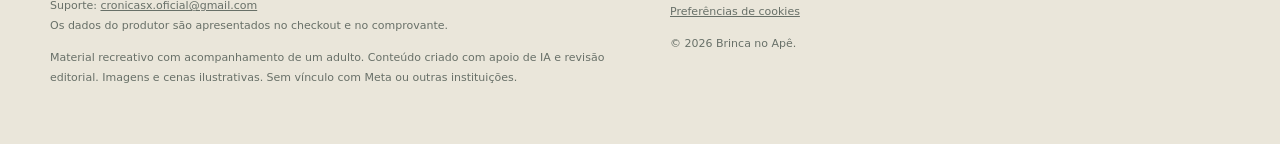
==== commit cb193bc9: "Redesign Brinca no Apê with 24 formas cover, shadow-to-light story and R$12.99 offer" ====
--- a/index.html
+++ b/index.html
@@ -2,50 +2,12 @@
 <html lang="pt-BR">
 <head>
 <meta charset="utf-8"><meta name="viewport" content="width=device-width, initial-scale=1">
-<meta name="description" content="24 missões sem telas para crianças de 4 a 8 anos, com passos simples para brincar junto em espaços pequenos. Kit digital Brinca no Apê.">
-<meta name="theme-color" content="#173D45"><title>Brinca no Apê — Pouco espaço. Muita brincadeira.</title>
-<style>
-:root{--ink:#173d45;--orange:#ef8155;--butter:#f5d77d;--cream:#fff9ef;--paper:#fffefb;--muted:#53686b;--line:#d8dfd7;--radius:24px}*{box-sizing:border-box}html{scroll-behavior:smooth;scroll-padding-top:95px}body{margin:0;background:var(--cream);color:var(--ink);font-family:ui-sans-serif,system-ui,-apple-system,BlinkMacSystemFont,"Segoe UI",sans-serif;line-height:1.65}img{display:block;max-width:100%;height:auto}a{color:inherit}button{font:inherit}button,a{touch-action:manipulation}a:focus-visible,button:focus-visible,summary:focus-visible{outline:3px solid #b74620;outline-offset:5px}.wrap{max-width:1160px;padding:0 28px;margin:auto}.skip{position:absolute;top:-80px;background:white;padding:12px;z-index:100}.skip:focus{top:0}.nav{display:flex;justify-content:space-between;align-items:center;gap:30px;padding:22px 0}.brand{width:185px;height:auto}.navlinks{display:flex;gap:28px;align-items:center;font-size:14px;font-weight:650}.navlinks a{text-decoration:none}.smallbtn{border:1px solid var(--ink);border-radius:50px;padding:9px 20px}.eyebrow{text-transform:uppercase;font-size:12px;font-weight:800;letter-spacing:.14em}.hero{display:grid;grid-template-columns:1.05fr .95fr;align-items:center;gap:80px;padding:56px 0 76px}.tag{display:inline-flex;align-items:center;gap:9px;border:1px solid #d0d9ce;border-radius:30px;padding:8px 14px;font-size:12px;font-weight:700}.dot{width:8px;height:8px;background:var(--orange);border-radius:50%}h1{font-size:clamp(44px,5.9vw,76px);line-height:1.035;letter-spacing:-.065em;margin:25px 0 23px;font-weight:850}h1 span{color:#ba4925}h2{font-size:clamp(31px,3.8vw,47px);line-height:1.12;letter-spacing:-.045em;margin:12px 0 22px}h3{font-size:20px;line-height:1.3;letter-spacing:-.025em}p{margin:0 0 18px}.lead{font-size:19px;line-height:1.65;max-width:590px}.muted{color:var(--muted)}.btn{display:inline-flex;text-decoration:none;align-items:center;justify-content:center;gap:18px;background:var(--ink);color:#fff;border:0;border-radius:13px;padding:17px 24px;font-weight:750;min-height:57px;cursor:pointer;transition:transform .15s,background .15s}.btn:hover{background:#255660;transform:translateY(-2px)}.btn .arrow{font-size:23px;font-weight:400}.fine{font-size:12px;line-height:1.6;color:var(--muted);margin-top:12px}.heroart{position:relative;padding:28px 32px;background:#ecd2ad;border-radius:160px 160px 24px 24px;transform:rotate(1.5deg)}.heroart img{border-radius:6px;box-shadow:0 18px 35px #173d4526;transform:rotate(-4deg);width:100%}.float{position:absolute;bottom:28px;left:-34px;background:var(--butter);border-radius:18px;padding:14px 20px;transform:rotate(-5deg);box-shadow:0 8px 22px #173d4515;line-height:1.3}.float strong{display:block;font-size:30px}.float span{font-size:12px;font-weight:700}.ribbon{border-top:1px solid var(--line);border-bottom:1px solid var(--line);display:flex;justify-content:space-between;gap:15px;padding:20px 0;font-size:13px;font-weight:650}.ribbon span{display:flex;align-items:center;gap:10px}.ribbon b{color:#b34e29}.section{padding-block:85px}.split{display:grid;grid-template-columns:1fr 1fr;gap:90px;align-items:start}.bigquote{font-size:32px;line-height:1.4;letter-spacing:-.03em;border-left:5px solid var(--orange);padding:5px 0 5px 28px;margin:18px 0}.dark{background:var(--ink);color:var(--cream)}.dark .muted{color:#c6d5ce}.steps{display:grid;grid-template-columns:repeat(3,1fr);gap:36px;margin-top:42px}.number{font-size:13px;font-weight:800;color:var(--butter);border-bottom:1px solid #ffffff38;padding-bottom:12px}.steps h3{font-size:24px}.steps p{font-size:15px;color:var(--muted)}.dark .steps p{color:#d7e2dc}.sectionhead{max-width:670px}.demo{margin-top:38px;background:var(--paper);border:1px solid var(--line);border-radius:var(--radius);display:grid;grid-template-columns:.85fr 1.15fr;overflow:hidden}.demoleft{background:var(--butter);padding:38px;display:flex;flex-direction:column;justify-content:space-between}.demoleft .id{font-size:64px;line-height:1;font-weight:850;letter-spacing:-.06em}.demoleft h3{font-size:30px;margin:18px 0}.demoleft p{font-size:15px}.demoright{padding:38px}.chips{display:flex;flex-wrap:wrap;gap:7px;margin-bottom:22px}.chip{border-radius:50px;border:1px solid #bdc9c4;padding:4px 10px;font-size:11px;font-weight:650}.demoright ol{padding-left:22px;margin:0}.demoright li{margin-bottom:12px;padding-left:5px}.demoright details{border-top:1px solid var(--line);margin-top:22px;padding-top:16px}.demoright summary{cursor:pointer;font-weight:700}.demoright details p{margin:15px 0;font-size:14px}.contents{display:grid;grid-template-columns:repeat(3,1fr);gap:28px;margin-top:38px}.item{border-top:2px solid var(--orange);padding-top:23px}.item .count{font-size:48px;line-height:1;font-weight:800;letter-spacing:-.05em}.item h3{margin:17px 0 12px}.item p{font-size:15px}.soft{background:#efe9dc}.included{display:grid;grid-template-columns:.75fr 1.25fr;gap:80px;align-items:center}.sheetstack{padding:28px;background:var(--butter);border-radius:var(--radius)}.sheet{background:var(--paper);border:1px solid #dad7cc;padding:25px;transform:rotate(-3deg);box-shadow:0 10px 25px #173d4514}.sheet span{font-size:11px;text-transform:uppercase;letter-spacing:.08em}.sheet h3{font-size:27px;margin:17px 0 24px}.sheetline{border-bottom:1px solid #c4ccc4;height:28px}.included h3{margin-top:26px}.included p{font-size:16px}.audience{display:grid;grid-template-columns:1fr 1fr;gap:60px}.checks{padding:0;list-style:none}.checks li{padding:15px 0;border-bottom:1px solid var(--line);font-size:16px}.checks li::before{content:'✓';color:#b44b27;font-weight:900;margin-right:15px}.how{border-top:1px solid var(--line);padding-top:25px;margin-top:40px}.how p{font-size:14px}.offer{background:var(--butter);border-radius:32px;padding:48px;display:grid;grid-template-columns:1.1fr .9fr;gap:70px;align-items:center}.offer ul{padding-left:20px;font-size:16px}.offer li{margin:9px 0}.pricebox{background:var(--paper);padding:33px;border-radius:22px;border:1px solid #e0d9b8}.price{font-size:70px;letter-spacing:-.065em;line-height:1.1;font-weight:850;margin:10px 0}.price small{font-size:24px;letter-spacing:-.03em}.pricebox .btn{width:100%}.guarantee{display:grid;grid-template-columns:72px 1fr;gap:22px;align-items:center;margin-top:33px;max-width:820px}.seal{width:70px;height:70px;border:1px solid var(--ink);border-radius:50%;display:flex;flex-direction:column;align-items:center;justify-content:center;line-height:1.1;font-size:12px}.seal strong{font-size:28px}.guarantee p{font-size:14px;margin:0}.faq{max-width:820px}.faq details{border-bottom:1px solid var(--line);padding:20px 0}.faq summary{cursor:pointer;font-weight:700;padding-right:20px}.faq p{margin:14px 0 0;font-size:15px;color:var(--muted)}.last{text-align:center;max-width:720px;margin:auto;padding-bottom:88px}.last h2{margin-bottom:25px}footer{border-top:1px solid var(--line);padding:30px 0 90px;font-size:11px;color:var(--muted)}.footgrid{display:grid;grid-template-columns:1fr 1fr;gap:40px}.legal details{margin:10px 0}.legal summary{cursor:pointer;text-decoration:underline}.sticky{display:none}.dialog{position:fixed;inset:0;background:#102e36bb;z-index:999;align-items:center;justify-content:center;padding:25px}.dialog[hidden]{display:none}.dialog:not([hidden]){display:flex}.dialogbox{background:var(--paper);padding:30px;border-radius:22px;max-width:480px;box-shadow:0 30px 100px #0004}.dialogbox h2{font-size:29px}.dialogbox .btn{padding:12px 20px;min-height:48px}.dialogbox p{font-size:15px}@media(max-width:850px){.wrap{padding:0 22px}.nav{padding:19px 0}.brand{width:150px}.navlinks{gap:18px}.navlinks .hide{display:none}.hero{gap:34px;padding:35px 0 45px;grid-template-columns:1fr 1fr}h1{font-size:52px}.lead{font-size:17px}.heroart{padding:20px;border-radius:110px 110px 20px 20px}.float{left:-15px;padding:10px 14px}.split,.included{gap:40px}.section{padding-block:60px}.demo{grid-template-columns:1fr 1fr}.demoleft,.demoright{padding:28px}.offer{gap:35px;padding:32px}.price{font-size:57px}}@media(max-width:720px){.navlinks .hide-mobile{display:none}.hero{grid-template-columns:1fr;padding-top:25px;gap:45px}h1{font-size:clamp(36px,10vw,57px);max-width:460px}.lead{font-size:18px}.heroart{width:82%;max-width:330px;margin:0 auto 18px;padding:22px 26px;border-radius:125px 125px 20px 20px}.float{left:-25px;bottom:20px}.ribbon{display:grid;grid-template-columns:1fr 1fr;font-size:11px;gap:13px}.split,.included,.audience,.offer,.demo,.footgrid{grid-template-columns:1fr;gap:26px}.bigquote{font-size:26px}.steps{grid-template-columns:1fr;gap:24px;margin-top:30px}.steps h3{margin:12px 0}.steps p{margin-bottom:0}.contents{grid-template-columns:1fr;gap:25px}.item{display:grid;grid-template-columns:65px 1fr;gap:18px}.item h3{margin:0 0 10px}.item .count{font-size:42px}.section{padding-block:53px}.demoleft h3{font-size:28px}.demoleft .id{font-size:50px}.sheetstack{max-width:360px;order:2}.offer{padding:27px 22px;border-radius:24px}.pricebox{padding:25px}.guarantee{align-items:start;gap:15px}.last{padding-bottom:55px}.sticky{display:flex;position:fixed;bottom:0;left:0;right:0;z-index:50;background:#fffefbf5;border-top:1px solid var(--line);padding:10px 18px;align-items:center;justify-content:space-between;gap:18px;backdrop-filter:blur(10px)}.sticky strong{font-size:18px;line-height:1.1}.sticky span{display:block;font-size:10px}.sticky .btn{padding:10px 17px;min-height:43px;font-size:12px}footer{padding-bottom:100px}}@media(prefers-reduced-motion:reduce){html{scroll-behavior:auto}.btn{transition:none}.btn:hover{transform:none}}
-
-/* Keep content within its column and preserve comfortable mobile gutters. */
-.hero>*,.split>*,.steps>*,.demo>*,.contents>*,.included>*,.audience>*,.offer>*,.footgrid>*,.item>*{min-width:0}
-.wrap{overflow-wrap:anywhere}
-.btn{max-width:100%;text-align:center}
-.btn>span{flex-shrink:0}
-@media(max-width:850px){
-  h1{font-size:clamp(42px,6.1vw,52px)}
-}
-@media(max-width:720px){
-  .wrap{padding-inline:clamp(20px,5.5vw,28px)}
-  .nav{gap:12px}
-  .brand{width:clamp(116px,34vw,150px)}
-  .navlinks{gap:0;flex-shrink:0}
-  .smallbtn{display:inline-flex;align-items:center;min-height:44px;padding:9px 14px;font-size:13px}
-  h1{font-size:clamp(36px,10vw,57px);line-height:1.08}
-  .btn{gap:10px;padding:15px 16px;font-size:15px;line-height:1.45}
-  .heroart{height:auto}
-  .demoleft,.demoright{padding:clamp(20px,5vw,28px)}
-  .offer{padding:26px clamp(16px,4vw,22px)}
-  .pricebox{padding:clamp(18px,5vw,25px)}
-  .price{font-size:clamp(44px,12vw,57px);white-space:nowrap}
-  .bigquote{padding-left:20px}
-  .sticky{gap:12px;padding-bottom:calc(10px + env(safe-area-inset-bottom,0px))}
-  .sticky>div{min-width:0}
-  .sticky .btn{flex-shrink:0}
-  footer{padding-bottom:calc(110px + env(safe-area-inset-bottom,0px))}
-}
-
-.marketing-consent{position:fixed;bottom:90px;left:16px;right:16px;max-width:570px;margin:auto;padding:20px;background:var(--paper);border:1px solid var(--line);border-radius:18px;box-shadow:0 12px 50px #173d4540;z-index:150;font-size:14px}
-.marketing-consent[hidden]{display:none}
-.marketing-consent p{margin-bottom:12px}
-.marketing-actions{display:flex;gap:10px;flex-wrap:wrap}
-.marketing-actions button{min-height:44px;padding:10px 18px;border:1px solid var(--ink);border-radius:10px;cursor:pointer;background:var(--paper);color:var(--ink)}
-.marketing-actions button:last-child{background:var(--ink);color:#fff}
-.privacy-preferences{border:0;background:none;padding:0;color:inherit;text-decoration:underline;cursor:pointer;font-size:inherit}
-
-</style>
-
-<!-- Meta Pixel: load marketing measurement only after visitor consent. -->
+<title>24 Formas de Despertar a Criatividade do Seu Filho Longe das Telas | Brinca no Apê</title>
+<meta name="description" content="Uma próxima ideia para depois da tela: 24 brincadeiras para crianças de 4 a 8 anos, com passos simples e materiais da casa. E-book, guia rápido e planner por R$ 12,99.">
+<meta name="theme-color" content="#0a1520">
+<link rel="canonical" href="https://brinca-no-ape.vercel.app/">
+<meta property="og:type" content="website"><meta property="og:locale" content="pt_BR"><meta property="og:title" content="24 Formas de Despertar a Criatividade do Seu Filho Longe das Telas"><meta property="og:description" content="Brincadeiras possíveis para a vida real. 24 ideias, passos simples e tempo juntos, mesmo com pouco espaço. Kit digital por R$ 12,99."><meta property="og:image" content="https://brinca-no-ape.vercel.app/assets/capa-24-formas.webp"><meta property="og:url" content="https://brinca-no-ape.vercel.app/">
+<link rel="stylesheet" href="redesign.css"><link rel="preload" as="image" href="assets/sombra-luz.webp"><link rel="preload" as="image" href="assets/capa-24-formas.webp">
 <script>
 (function(){
   var key='brinca_marketing_consent_v1', started=false, choice=null;
@@ -58,7 +20,7 @@
     }(window,document,'script','https://connect.facebook.net/en_US/fbevents.js');
     fbq('init','1792904275365443');
     fbq('track','PageView');
-    fbq('track','ViewContent',{content_name:'Brinca no Apê — 24 missões sem telas',content_ids:['brinca-no-ape'],content_type:'product',value:27.90,currency:'BRL'});
+    fbq('track','ViewContent',{content_name:'Brinca no Apê — 24 formas de despertar a criatividade',content_ids:['brinca-no-ape'],content_type:'product',value:12.99,currency:'BRL'});
   }
   document.addEventListener('DOMContentLoaded',function(){
     var banner=document.getElementById('marketing-consent');
@@ -77,7 +39,6 @@
   });
 })();
 </script>
-
 <script>
 /* Brinca no Apê: consent-aware funnel interaction events, one event per page/stage. */
 (function(){
@@ -86,7 +47,7 @@
   function allowed(){try{return localStorage.getItem('brinca_marketing_consent_v1')==='granted'}catch(e){return false}}
   function track(name,details,once){
     if(!allowed()||typeof window.fbq!=='function'||(once&&sent.has(name)))return;
-    window.fbq('trackCustom',name,Object.assign({content_name:'Brinca no Apê',content_ids:['brinca-no-ape'],currency:'BRL',value:27.90},details||{}));
+    window.fbq('trackCustom',name,Object.assign({content_name:'Brinca no Apê',content_ids:['brinca-no-ape'],currency:'BRL',value:12.99},details||{}));
     if(once)sent.add(name);
   }
   function inspectDepth(){
@@ -112,38 +73,25 @@
 })();
 
 </script>
-<link rel="stylesheet" href="/conversion-enhancements.css">
+<script type="application/ld+json">{"@context":"https://schema.org","@type":"Product","name":"Brinca no Apê — 24 Formas de Despertar a Criatividade do Seu Filho Longe das Telas","description":"Kit digital com e-book de 24 brincadeiras acompanhadas para crianças de 4 a 8 anos, guia rápido e planner.","image":"https://brinca-no-ape.vercel.app/assets/capa-24-formas.webp","brand":{"@type":"Brand","name":"Brinca no Apê"},"offers":{"@type":"Offer","price":"12.99","priceCurrency":"BRL","availability":"https://schema.org/InStock","url":"https://pay.kiwify.com.br/3SxyTjx"}}</script>
 </head>
 <body>
 <a class="skip" href="#principal">Pular para o conteúdo</a>
-<header class="wrap"><nav class="nav" aria-label="Principal"><a href="#" aria-label="Brinca no Apê, início"><img class="brand" src="[data-uri]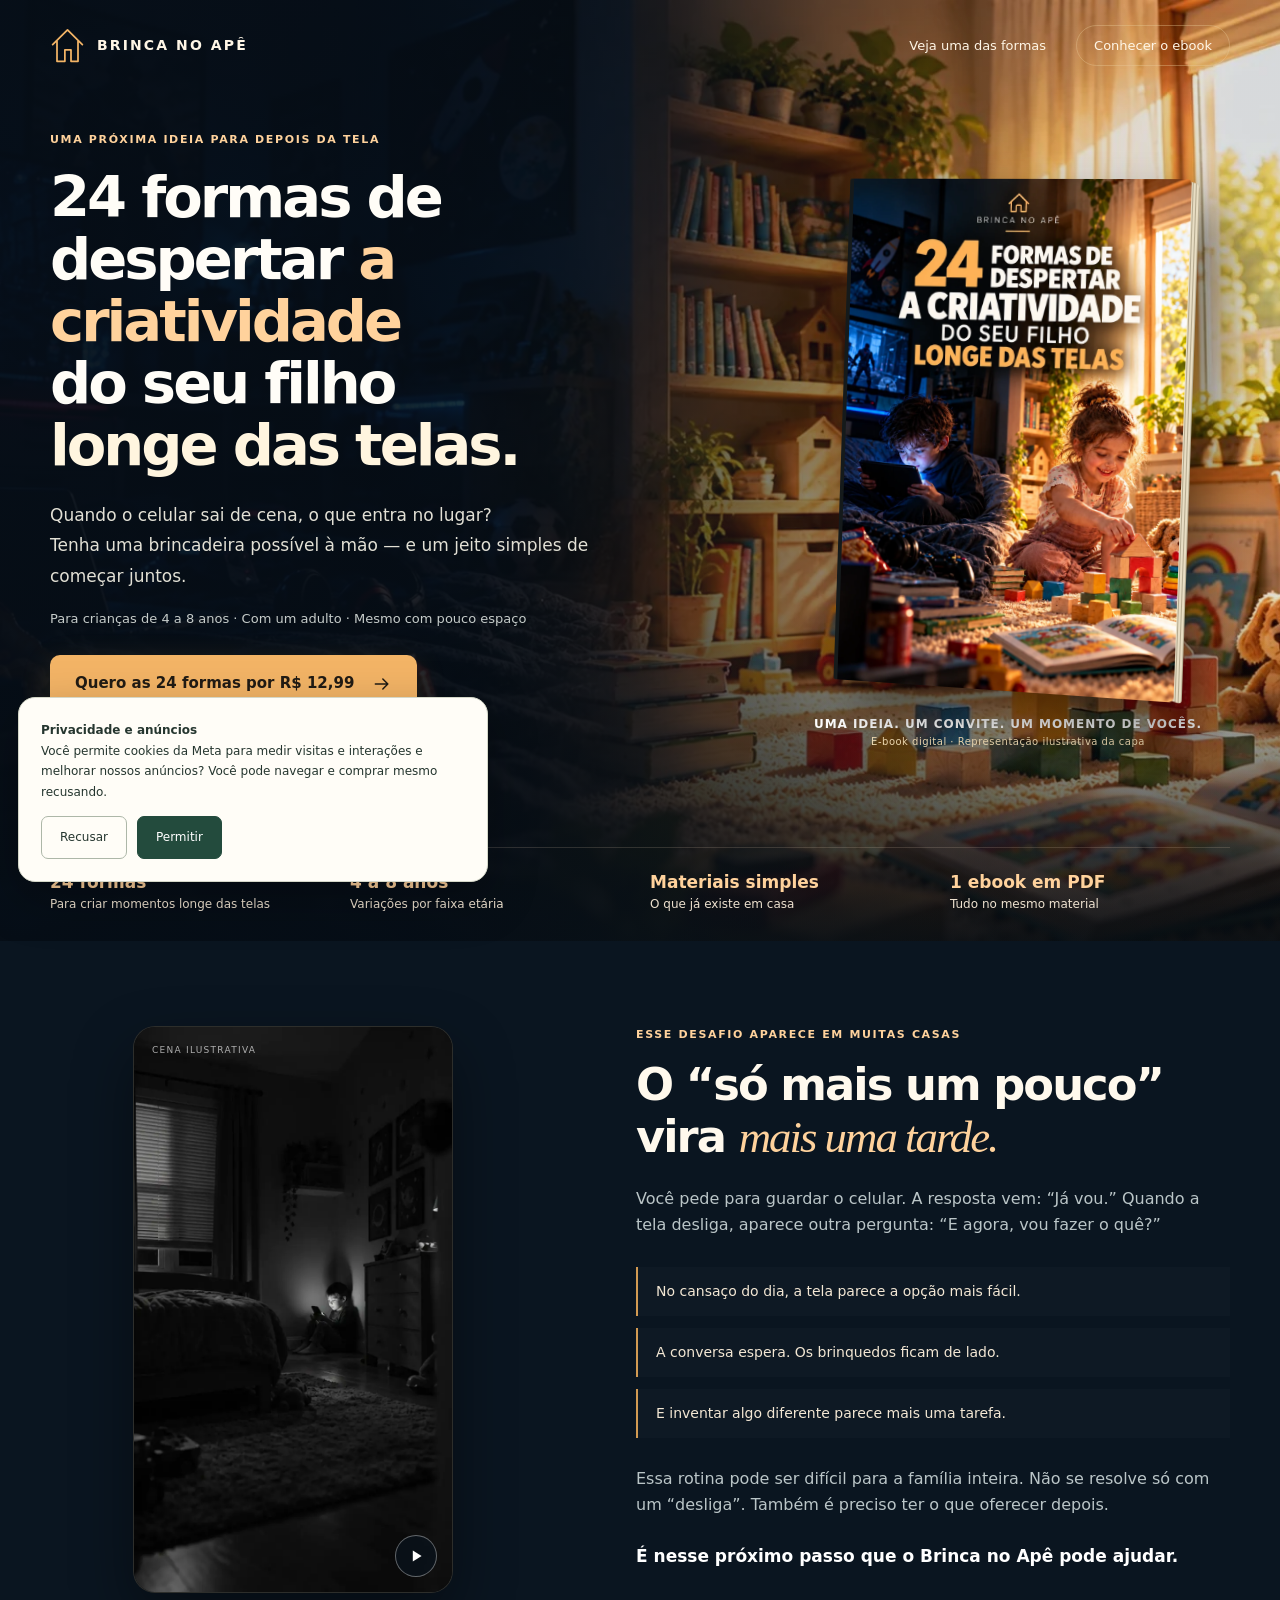
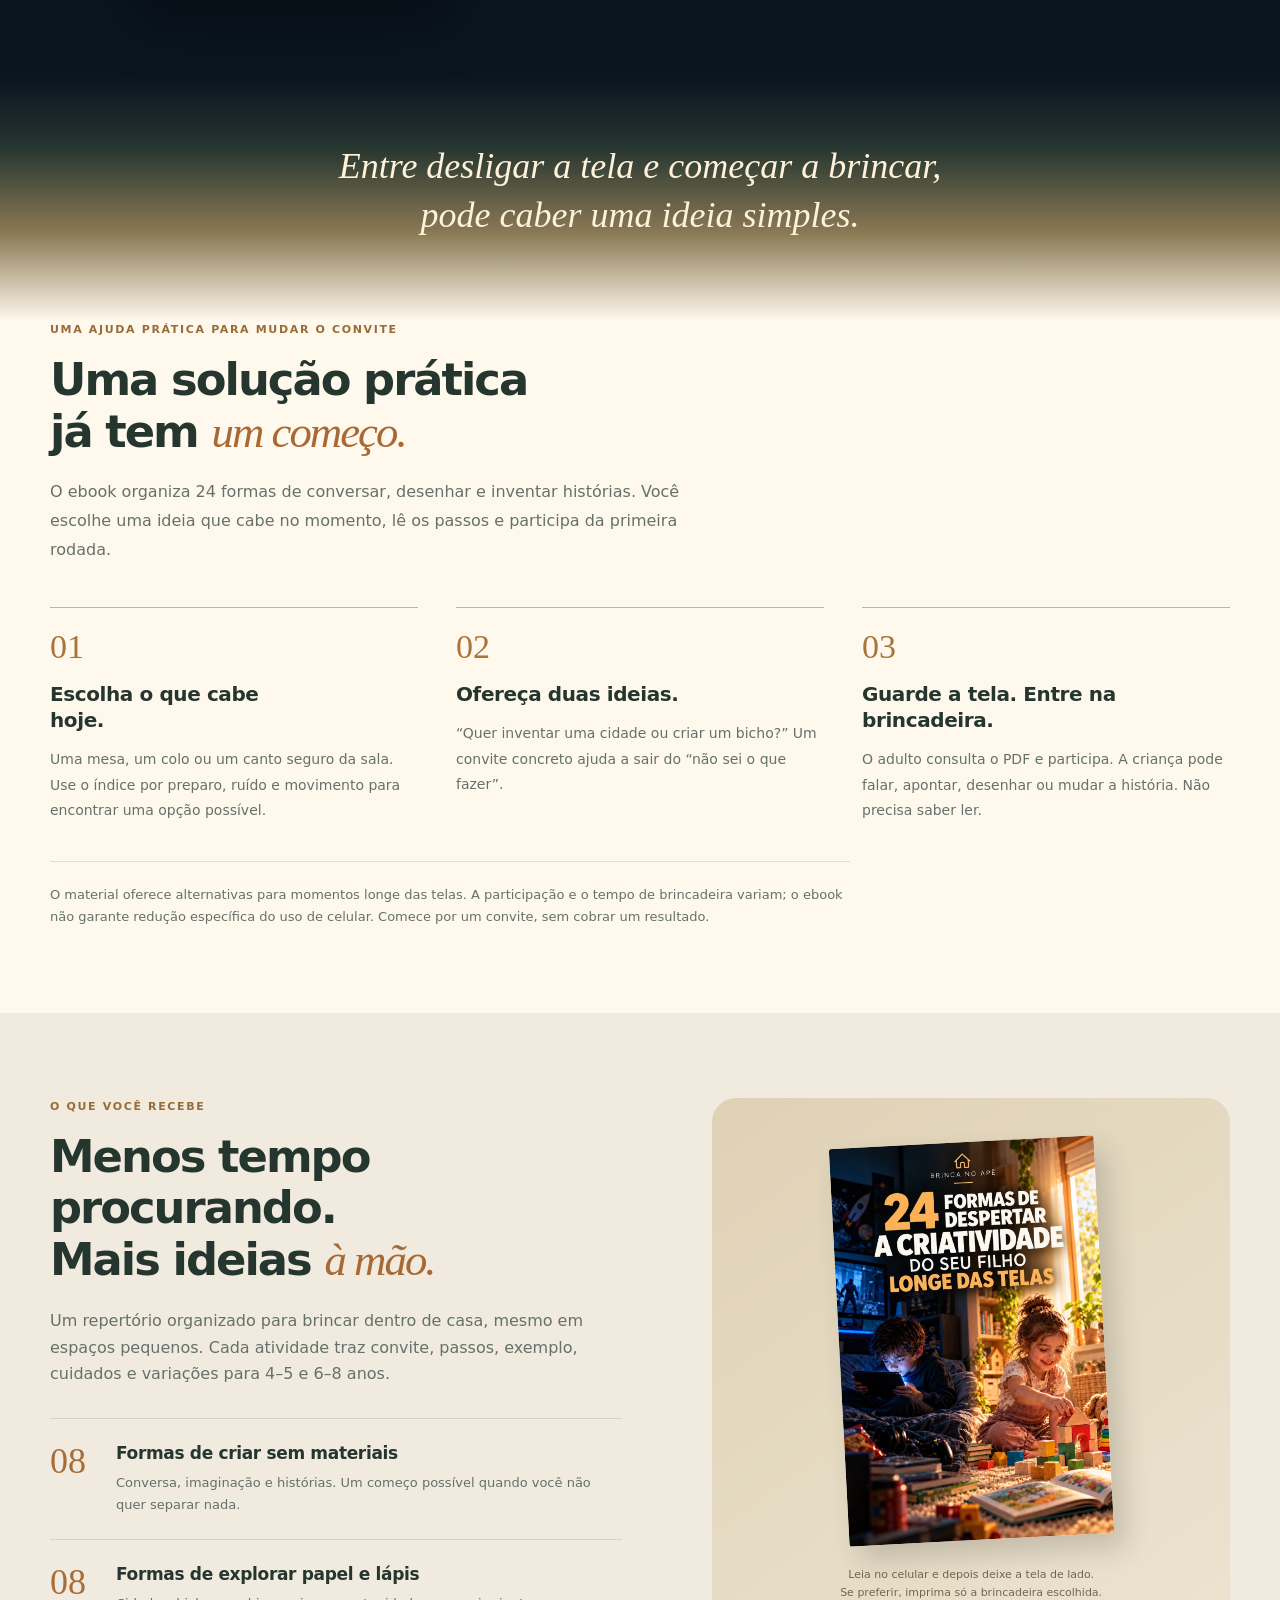
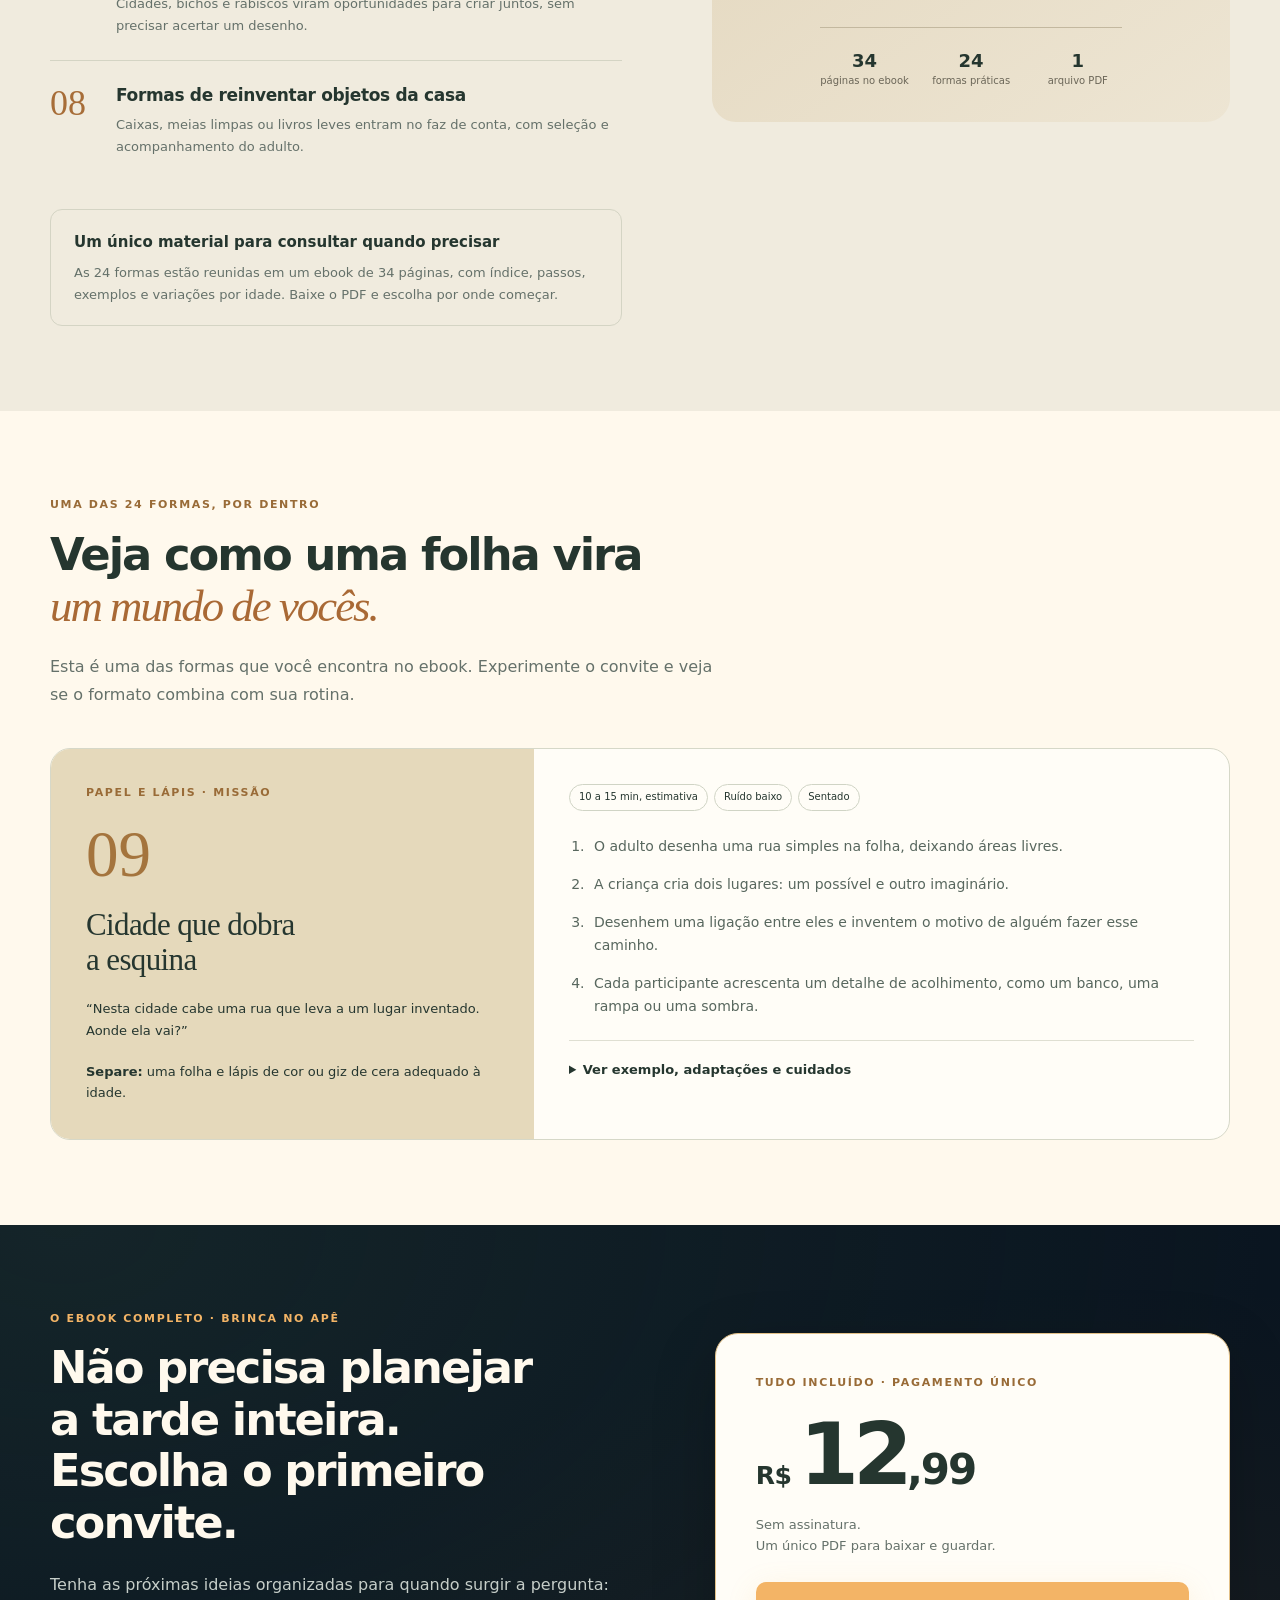
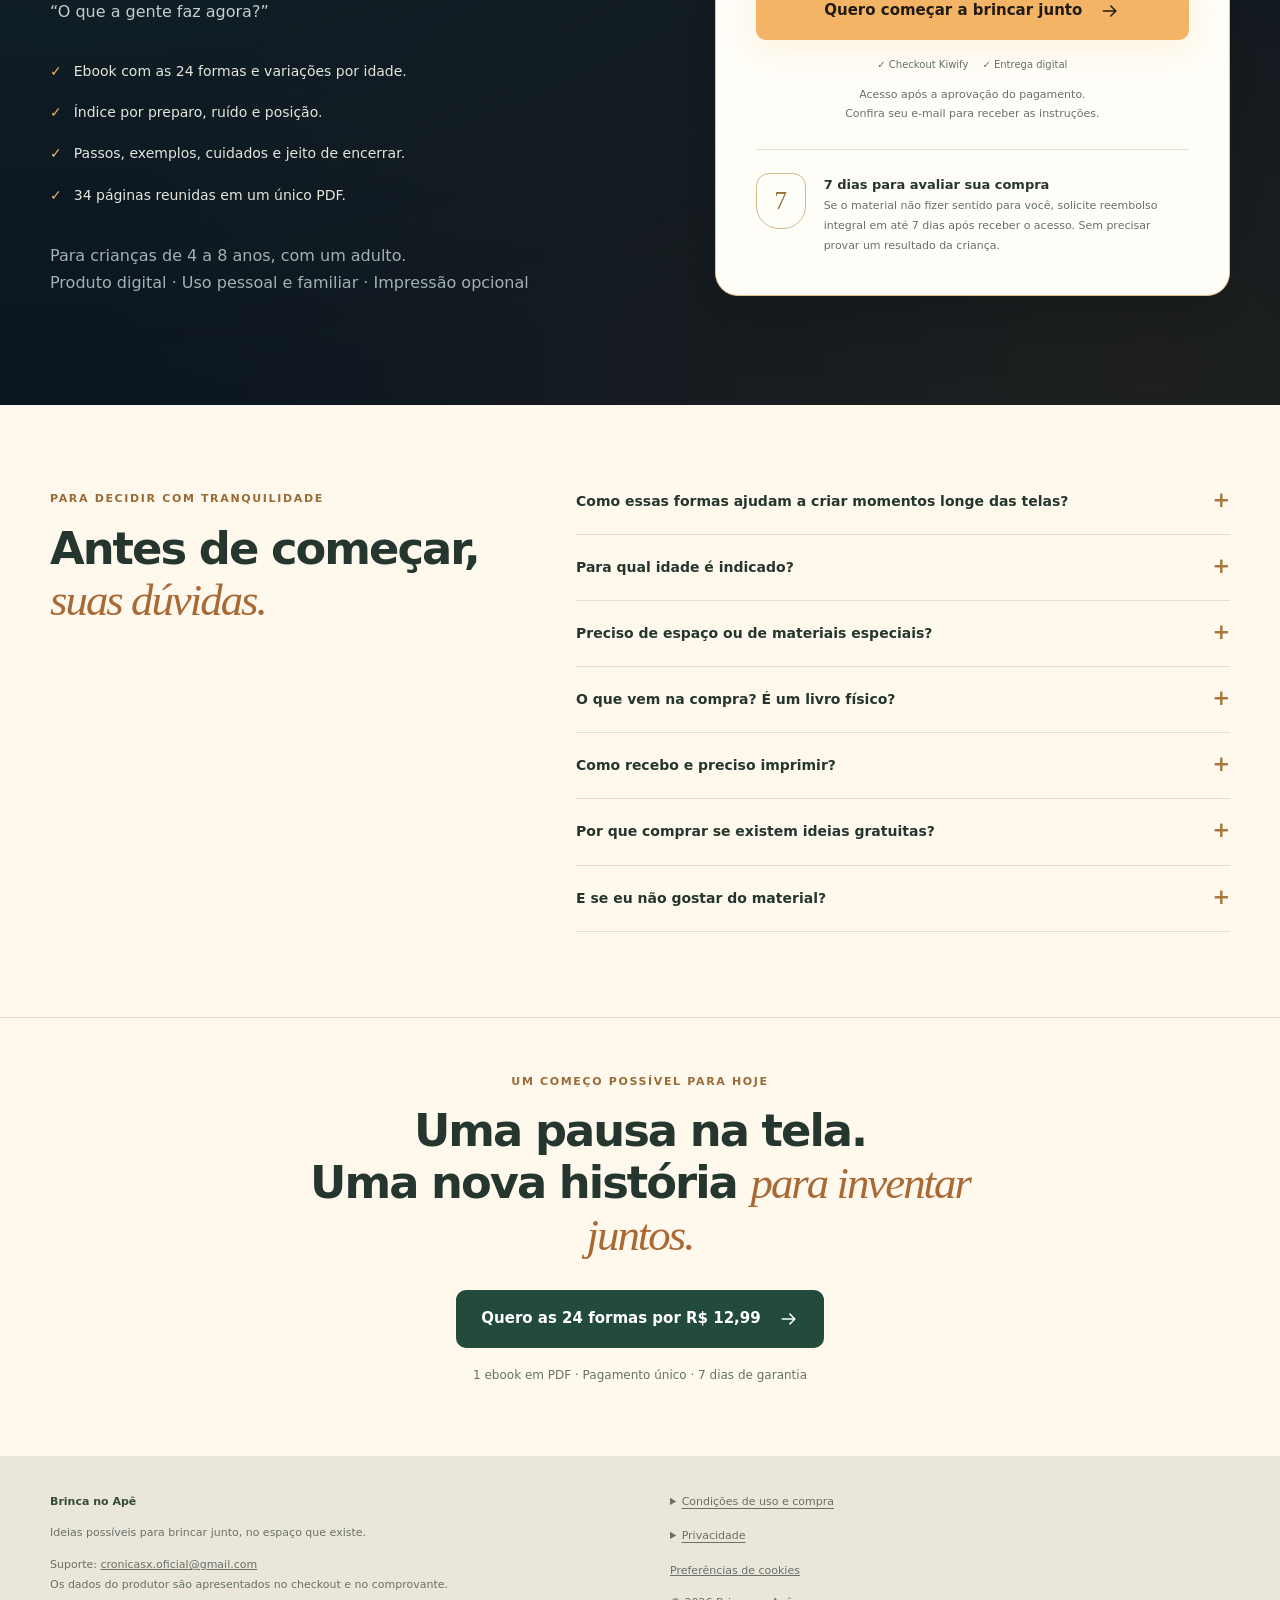
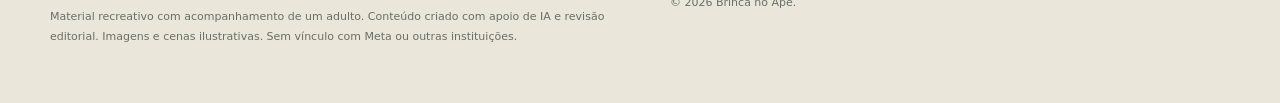
==== commit 6f5e81bb: "Clarify single-PDF ebook offer and emphasize 24 formas throughout Portuguese page" ====
--- a/index.html
+++ b/index.html
@@ -3,10 +3,10 @@
 <head>
 <meta charset="utf-8"><meta name="viewport" content="width=device-width, initial-scale=1">
 <title>24 Formas de Despertar a Criatividade do Seu Filho Longe das Telas | Brinca no Apê</title>
-<meta name="description" content="Uma próxima ideia para depois da tela: 24 brincadeiras para crianças de 4 a 8 anos, com passos simples e materiais da casa. E-book, guia rápido e planner por R$ 12,99.">
+<meta name="description" content="Uma próxima ideia para depois da tela: 24 formas de despertar a criatividade longe das telas, com propostas práticas para crianças de 4 a 8 anos. Um ebook em PDF por R$ 12,99.">
 <meta name="theme-color" content="#0a1520">
 <link rel="canonical" href="https://brinca-no-ape.vercel.app/">
-<meta property="og:type" content="website"><meta property="og:locale" content="pt_BR"><meta property="og:title" content="24 Formas de Despertar a Criatividade do Seu Filho Longe das Telas"><meta property="og:description" content="Brincadeiras possíveis para a vida real. 24 ideias, passos simples e tempo juntos, mesmo com pouco espaço. Kit digital por R$ 12,99."><meta property="og:image" content="https://brinca-no-ape.vercel.app/assets/capa-24-formas.webp"><meta property="og:url" content="https://brinca-no-ape.vercel.app/">
+<meta property="og:type" content="website"><meta property="og:locale" content="pt_BR"><meta property="og:title" content="24 Formas de Despertar a Criatividade do Seu Filho Longe das Telas"><meta property="og:description" content="24 formas práticas de criar momentos longe das telas, mesmo com pouco espaço. Um único ebook digital por R$ 12,99."><meta property="og:image" content="https://brinca-no-ape.vercel.app/assets/capa-24-formas.webp"><meta property="og:url" content="https://brinca-no-ape.vercel.app/">
 <link rel="stylesheet" href="redesign.css"><link rel="preload" as="image" href="assets/sombra-luz.webp"><link rel="preload" as="image" href="assets/capa-24-formas.webp">
 <script>
 (function(){
@@ -73,24 +73,24 @@
 })();
 
 </script>
-<script type="application/ld+json">{"@context":"https://schema.org","@type":"Product","name":"Brinca no Apê — 24 Formas de Despertar a Criatividade do Seu Filho Longe das Telas","description":"Kit digital com e-book de 24 brincadeiras acompanhadas para crianças de 4 a 8 anos, guia rápido e planner.","image":"https://brinca-no-ape.vercel.app/assets/capa-24-formas.webp","brand":{"@type":"Brand","name":"Brinca no Apê"},"offers":{"@type":"Offer","price":"12.99","priceCurrency":"BRL","availability":"https://schema.org/InStock","url":"https://pay.kiwify.com.br/3SxyTjx"}}</script>
+<script type="application/ld+json">{"@context":"https://schema.org","@type":"Product","name":"Brinca no Apê — 24 Formas de Despertar a Criatividade do Seu Filho Longe das Telas","description":"Ebook em um único PDF com 24 formas práticas de criar momentos longe das telas, para crianças de 4 a 8 anos com um adulto.","image":"https://brinca-no-ape.vercel.app/assets/capa-24-formas.webp","brand":{"@type":"Brand","name":"Brinca no Apê"},"offers":{"@type":"Offer","price":"12.99","priceCurrency":"BRL","availability":"https://schema.org/InStock","url":"https://pay.kiwify.com.br/3SxyTjx"}}</script>
 </head>
 <body>
 <a class="skip" href="#principal">Pular para o conteúdo</a>
-<main id="main-content"><div class="hero-shell"><header class="wrap"><nav class="nav" aria-label="Principal"><a class="brand" href="#principal" aria-label="Brinca no Apê, início"><svg viewBox="0 0 40 43" fill="none" aria-hidden="true"><path d="M3 20 20 3l17 17M8 16v23h9V26h7v13h8V16" stroke="currentColor" stroke-width="2" stroke-linecap="round" stroke-linejoin="round"/></svg><span>BRINCA NO APÊ</span></a><div class="navlinks"><a class="hide-mobile" href="#amostra">Veja uma brincadeira</a><a class="outline" href="#oferta">Conhecer o kit</a></div></nav></header>
-<div id="principal"><div class="wrap"><section class="hero" aria-labelledby="hero-title"><div class="hero-copy"><span class="eyebrow">Uma próxima ideia para depois da tela</span><h1 id="hero-title">24 formas de despertar <em>a criatividade</em> do seu filho <span class="soft-title">longe das telas.</span></h1><p class="lead">Quando o celular sai de cena, o que entra no lugar?<br>Tenha uma brincadeira possível à mão — e um jeito simples de começar juntos.</p><p class="hero-detail">Para crianças de 4 a 8 anos · Com um adulto · Mesmo com pouco espaço</p><a class="btn btn-primary checkout" data-position="hero" href="https://pay.kiwify.com.br/3SxyTjx">Quero as 24 formas por R$ 12,99 <svg viewBox="0 0 24 24" fill="none" aria-hidden="true"><path d="M4 12h15m-6-6 6 6-6 6" stroke="currentColor" stroke-width="1.8" stroke-linecap="round" stroke-linejoin="round"/></svg></a><div class="hero-under"><span>Pagamento único</span><span>Acesso digital</span><span>7 dias de garantia</span></div><a class="sample-link" href="#amostra">Antes, quero ver uma brincadeira por dentro</a></div><div class="book-area"><div class="book"><img src="assets/capa-24-formas.webp" width="960" height="1440" alt="Capa de 24 Formas de Despertar a Criatividade do Seu Filho Longe das Telas: menino com tablet na sombra e menina brincando na luz" fetchpriority="high" decoding="async"></div><p class="book-caption"><b>UMA IDEIA. UM CONVITE. UM MOMENTO DE VOCÊS.</b>E-book digital · Representação ilustrativa da capa</p></div></section><div class="hero-bottom"><div><strong>24 brincadeiras</strong>Passos e exemplos prontos</div><div><strong>4 a 8 anos</strong>Variações por faixa etária</div><div><strong>Materiais simples</strong>O que já existe em casa</div><div><strong>3 PDFs</strong>E-book + guia + planner</div></div></div></div></div>
-<section class="section night" aria-labelledby="dor-title"><div class="wrap pain-grid"><div class="film paused"><video id="screen-scene" muted loop playsinline preload="none" poster="assets/rotina-nas-telas.webp" width="720" height="1280" aria-label="Cena ilustrativa de uma criança usando o celular em um quarto escuro"><source data-src="assets/rotina-nas-telas.mp4" type="video/mp4"></video><span class="film-top">Cena ilustrativa</span><button id="film-toggle" class="film-toggle" type="button" aria-label="Reproduzir cena ilustrativa"><svg class="motion-play" viewBox="0 0 20 20" fill="currentColor" aria-hidden="true"><path d="m6 3 11 7-11 7z"/></svg><svg class="motion-pause" viewBox="0 0 20 20" fill="currentColor" aria-hidden="true"><path d="M5 3h3v14H5zm7 0h3v14h-3z"/></svg></button></div><div class="pain-copy"><span class="eyebrow">Esse desafio aparece em muitas casas</span><h2>O “só mais um pouco”<br>vira <em>mais uma tarde.</em></h2><p>Você pede para guardar o celular. A resposta vem: “Já vou.” Quando a tela desliga, aparece outra pergunta: “E agora, vou fazer o quê?”</p><div class="pain-lines"><p>No cansaço do dia, a tela parece a opção mais fácil.</p><p>A conversa espera. Os brinquedos ficam de lado.</p><p>E inventar algo diferente parece mais uma tarefa.</p></div><p>Essa rotina pode ser difícil para a família inteira. Não se resolve só com um “desliga”. Também é preciso ter o que oferecer depois.</p><p class="turn">É nesse próximo passo que o Brinca no Apê pode ajudar.</p></div></div></section>
+<main id="main-content"><div class="hero-shell"><header class="wrap"><nav class="nav" aria-label="Principal"><a class="brand" href="#principal" aria-label="Brinca no Apê, início"><svg viewBox="0 0 40 43" fill="none" aria-hidden="true"><path d="M3 20 20 3l17 17M8 16v23h9V26h7v13h8V16" stroke="currentColor" stroke-width="2" stroke-linecap="round" stroke-linejoin="round"/></svg><span>BRINCA NO APÊ</span></a><div class="navlinks"><a class="hide-mobile" href="#amostra">Veja uma das formas</a><a class="outline" href="#oferta">Conhecer o ebook</a></div></nav></header>
+<div id="principal"><div class="wrap"><section class="hero" aria-labelledby="hero-title"><div class="hero-copy"><span class="eyebrow">Uma próxima ideia para depois da tela</span><h1 id="hero-title">24 formas de despertar <em>a criatividade</em> do seu filho <span class="soft-title">longe das telas.</span></h1><p class="lead">Quando o celular sai de cena, o que entra no lugar?<br>Tenha uma brincadeira possível à mão — e um jeito simples de começar juntos.</p><p class="hero-detail">Para crianças de 4 a 8 anos · Com um adulto · Mesmo com pouco espaço</p><a class="btn btn-primary checkout" data-position="hero" href="https://pay.kiwify.com.br/3SxyTjx">Quero as 24 formas por R$ 12,99 <svg viewBox="0 0 24 24" fill="none" aria-hidden="true"><path d="M4 12h15m-6-6 6 6-6 6" stroke="currentColor" stroke-width="1.8" stroke-linecap="round" stroke-linejoin="round"/></svg></a><div class="hero-under"><span>Pagamento único</span><span>Acesso digital</span><span>7 dias de garantia</span></div><a class="sample-link" href="#amostra">Antes, quero ver uma das formas por dentro</a></div><div class="book-area"><div class="book"><img src="assets/capa-24-formas.webp" width="960" height="1440" alt="Capa de 24 Formas de Despertar a Criatividade do Seu Filho Longe das Telas: menino com tablet na sombra e menina brincando na luz" fetchpriority="high" decoding="async"></div><p class="book-caption"><b>UMA IDEIA. UM CONVITE. UM MOMENTO DE VOCÊS.</b>E-book digital · Representação ilustrativa da capa</p></div></section><div class="hero-bottom"><div><strong>24 formas</strong>Para criar momentos longe das telas</div><div><strong>4 a 8 anos</strong>Variações por faixa etária</div><div><strong>Materiais simples</strong>O que já existe em casa</div><div><strong>1 ebook em PDF</strong>Tudo no mesmo material</div></div></div></div></div>
+<section class="section night" aria-labelledby="dor-title"><div class="wrap pain-grid"><div class="film paused"><video id="screen-scene" muted loop playsinline preload="none" poster="assets/rotina-nas-telas.webp" width="720" height="1280" aria-label="Cena ilustrativa de uma criança usando o celular em um quarto escuro"><source data-src="assets/rotina-nas-telas.mp4" type="video/mp4"></video><span class="film-top">Cena ilustrativa</span><button id="film-toggle" class="film-toggle" type="button" aria-label="Reproduzir cena ilustrativa"><svg class="motion-play" viewBox="0 0 20 20" fill="currentColor" aria-hidden="true"><path d="m6 3 11 7-11 7z"/></svg><svg class="motion-pause" viewBox="0 0 20 20" fill="currentColor" aria-hidden="true"><path d="M5 3h3v14H5zm7 0h3v14h-3z"/></svg></button></div><div class="pain-copy"><span class="eyebrow">Esse desafio aparece em muitas casas</span><h2 id="dor-title">O “só mais um pouco”<br>vira <em>mais uma tarde.</em></h2><p>Você pede para guardar o celular. A resposta vem: “Já vou.” Quando a tela desliga, aparece outra pergunta: “E agora, vou fazer o quê?”</p><div class="pain-lines"><p>No cansaço do dia, a tela parece a opção mais fácil.</p><p>A conversa espera. Os brinquedos ficam de lado.</p><p>E inventar algo diferente parece mais uma tarefa.</p></div><p>Essa rotina pode ser difícil para a família inteira. Não se resolve só com um “desliga”. Também é preciso ter o que oferecer depois.</p><p class="turn">É nesse próximo passo que o Brinca no Apê pode ajudar.</p></div></div></section>
 <div class="bridge"><p>Entre desligar a tela e começar a brincar,<br>pode caber uma ideia simples.</p></div>
-<section class="section wrap" id="como-funciona" style="padding-top:0" aria-labelledby="solucao-title"><div class="section-head"><span class="eyebrow">Uma ajuda prática para mudar o convite</span><h2 id="solucao-title">A próxima brincadeira<br>já tem <em>um começo.</em></h2><p>O ebook organiza 24 formas de conversar, desenhar e inventar histórias. Você escolhe uma ideia que cabe no momento, lê os passos e participa da primeira rodada.</p></div><div class="steps"><article class="step"><div class="step-number">01</div><div><h3>Escolha o que cabe hoje.</h3><p>Uma mesa, um colo ou um canto seguro da sala. Use o índice por preparo, ruído e movimento para encontrar uma opção possível.</p></div></article><article class="step"><div class="step-number">02</div><div><h3>Ofereça duas ideias.</h3><p>“Quer inventar uma cidade ou criar um bicho?” Um convite concreto ajuda a sair do “não sei o que fazer”.</p></div></article><article class="step"><div class="step-number">03</div><div><h3>Guarde a tela. Entre na brincadeira.</h3><p>O adulto consulta o PDF e participa. A criança pode falar, apontar, desenhar ou mudar a história. Não precisa saber ler.</p></div></article></div><p class="promise-note">O material oferece alternativas para momentos longe das telas. A participação e o tempo de brincadeira variam; o ebook não garante redução específica do uso de celular. Comece por um convite, sem cobrar um resultado.</p></section>
-<section class="section kit" id="conteudo" aria-labelledby="conteudo-title"><div class="wrap kit-grid"><div class="kit-intro"><span class="eyebrow">O que você recebe</span><h2 id="conteudo-title">Menos tempo procurando.<br>Mais ideias <em>à mão.</em></h2><p>Um repertório organizado para brincar dentro de casa, mesmo em espaços pequenos. Cada atividade traz convite, passos, exemplo, cuidados e variações para 4–5 e 6–8 anos.</p><ul class="kit-list"><li><span class="n">08</span><div><h3>Brincadeiras sem materiais</h3><p>Conversa, imaginação e histórias. Um começo possível quando você não quer separar nada.</p></div></li><li><span class="n">08</span><div><h3>Brincadeiras com papel e lápis</h3><p>Cidades, bichos e rabiscos viram oportunidades para criar juntos, sem precisar acertar um desenho.</p></div></li><li><span class="n">08</span><div><h3>Brincadeiras com objetos da casa</h3><p>Caixas, meias limpas ou livros leves entram no faz de conta, com seleção e acompanhamento do adulto.</p></div></li></ul><div class="extras"><strong>Também incluídos no mesmo preço</strong>Guia rápido de 2 páginas para escolher por onde começar + planner de 4 páginas para registrar as favoritas e o que vocês querem repetir.</div></div><div><div class="kit-cover"><img src="assets/capa-24-formas.webp" alt="Nova capa do ebook Brinca no Apê" width="960" height="1440" loading="lazy" decoding="async"><p>Leia no celular e depois deixe a tela de lado.<br>Se preferir, imprima só a brincadeira escolhida.</p><div class="kit-spec"><div><strong>34</strong>páginas no ebook</div><div><strong>24</strong>ideias guiadas</div><div><strong>3</strong>arquivos PDF</div></div></div></div></div></section>
-<section class="section wrap" id="amostra" aria-labelledby="amostra-title"><div class="section-head"><span class="eyebrow">Uma brincadeira real do ebook</span><h2 id="amostra-title">Veja como uma folha vira<br><em>um mundo de vocês.</em></h2><p>Esta é uma das 24 propostas. Experimente o convite e veja se o formato combina com sua rotina.</p></div><div class="demo"><div class="demo-title"><div><span class="eyebrow">Papel e lápis · Missão</span><div class="mission">09</div><h3>Cidade que dobra<br>a esquina</h3><p>“Nesta cidade cabe uma rua que leva a um lugar inventado. Aonde ela vai?”</p></div><p><strong>Separe:</strong> uma folha e lápis de cor ou giz de cera adequado à idade.</p></div><div class="demo-content"><div class="chips"><span>10 a 15 min, estimativa</span><span>Ruído baixo</span><span>Sentado</span></div><ol><li>O adulto desenha uma rua simples na folha, deixando áreas livres.</li><li>A criança cria dois lugares: um possível e outro imaginário.</li><li>Desenhem uma ligação entre eles e inventem o motivo de alguém fazer esse caminho.</li><li>Cada participante acrescenta um detalhe de acolhimento, como um banco, uma rampa ou uma sombra.</li></ol><details><summary>Ver exemplo, adaptações e cuidados</summary><p><strong>Exemplo:</strong> uma biblioteca ao lado de uma oficina de consertar arco-íris. Uma passarela liga os dois lugares.</p><p><strong>4–5 anos:</strong> o adulto faz os contornos que a criança pedir. Rabiscos e símbolos também são lugares.</p><p><strong>6–8 anos:</strong> acrescente uma legenda com três símbolos e explique o percurso.</p><p><strong>Outro jeito:</strong> use traços grossos ou permita ditar o desenho. Não é preciso ler nem escrever.</p><p><strong>Cuidado:</strong> proteja a mesa e use material lavável. Não desenhe em paredes ou móveis.</p><p><strong>Para encerrar:</strong> escolham o nome da cidade e deixem uma área vazia para uma próxima visita.</p></details></div></div></section>
-<section class="offer-section" id="oferta" aria-labelledby="oferta-title"><div class="wrap offer-grid"><div class="offer-copy"><span class="eyebrow">O kit completo · Brinca no Apê</span><h2 id="oferta-title">Não precisa planejar<br>a tarde inteira.<br>Escolha o primeiro convite.</h2><p>Tenha as próximas ideias organizadas para quando surgir a pergunta: “O que a gente faz agora?”</p><ul class="checklist"><li>Ebook com as 24 brincadeiras e variações por idade.</li><li>Índice por preparo, ruído e posição.</li><li>Passos, exemplos, cuidados e jeito de encerrar.</li><li>Guia rápido de 2 páginas.</li><li>Planner de experiências de 4 páginas.</li></ul><p class="fine">Para crianças de 4 a 8 anos, com um adulto.<br>Produto digital · Uso pessoal e familiar · Impressão opcional</p></div><div class="pricebox"><span class="eyebrow">Tudo incluído · Pagamento único</span><div class="price" aria-label="12 reais e 99 centavos"><span class="currency">R$</span>12<span class="cents">,99</span></div><p class="price-note">Sem assinatura.<br>Os três PDFs ficam com você.</p><a class="btn btn-primary checkout" data-position="oferta" href="https://pay.kiwify.com.br/3SxyTjx">Quero começar a brincar junto <svg viewBox="0 0 24 24" fill="none" aria-hidden="true"><path d="M4 12h15m-6-6 6 6-6 6" stroke="currentColor" stroke-width="1.8" stroke-linecap="round" stroke-linejoin="round"/></svg></a><div class="payment-trust"><span>✓ Checkout Kiwify</span><span>✓ Entrega digital</span></div><p class="fine" style="text-align:center">Acesso após a aprovação do pagamento.<br>Confira seu e-mail para receber as instruções.</p><div class="guarantee"><div class="seal" aria-hidden="true">7</div><p><strong>7 dias para avaliar sua compra</strong>Se o material não fizer sentido para você, solicite reembolso integral em até 7 dias após receber o acesso. Sem precisar provar um resultado da criança.</p></div></div></div></section>
-<section class="section wrap" aria-labelledby="faq-title"><div class="faq-grid"><div><span class="eyebrow">Para decidir com tranquilidade</span><h2 id="faq-title">Antes de começar,<br><em>suas dúvidas.</em></h2></div><div><details><summary>Como o material ajuda a ficar longe das telas?</summary><p>Ele organiza alternativas concretas para o momento depois de guardar o celular: o que oferecer, como convidar e quais passos seguir. O adulto participa e adapta. O ebook não promete eliminar o uso de telas nem mudar o comportamento da criança.</p></details><details><summary>Para qual idade é indicado?</summary><p>Para crianças de 4 a 8 anos, com um adulto. Cada missão tem variações para 4–5 e 6–8 anos. Não é preciso saber ler: a criança pode falar, apontar, observar ou desenhar com ajuda.</p></details><details><summary>Preciso de espaço ou de materiais especiais?</summary><p>As propostas foram pensadas para espaços pequenos. Oito não pedem materiais; outras usam papel e lápis ou objetos domésticos conferidos pelo adulto. Confira a lista e prepare um lugar seguro antes de começar.</p></details><details><summary>O que vem na compra? É um livro físico?</summary><p>Você recebe três arquivos PDF: ebook de 34 páginas com 24 brincadeiras, guia rápido de 2 páginas e planner de 4 páginas. Não há livro físico, videoaula ou assinatura. Extras opcionais, se oferecidos no checkout, têm conteúdo e preço separados.</p></details><details><summary>Como recebo e preciso imprimir?</summary><p>Após a aprovação do pagamento, a Kiwify envia as instruções ao e-mail informado na compra. Baixe e guarde os PDFs. Você pode consultar a atividade no celular e depois guardá-lo, ou imprimir só a página que quiser. Confira também spam e promoções.</p></details><details><summary>Por que comprar se existem ideias gratuitas?</summary><p>Você paga pela seleção e organização: índice, passos, exemplos e adaptações no mesmo lugar. A amostra desta página permite conhecer o formato antes de decidir se ele facilita seu dia.</p></details><details><summary>E se eu não gostar do material?</summary><p>Solicite reembolso integral em até 7 dias após receber o acesso. O contato do produtor está no comprovante da compra e a solicitação pode ser feita pela plataforma. Não é preciso completar atividades ou provar um resultado.</p></details></div></div></section>
-<section class="last"><span class="eyebrow">Um começo possível para hoje</span><h2>Uma pausa na tela.<br>Uma nova história <em>para inventar juntos.</em></h2><a class="btn btn-dark checkout" data-position="final" href="https://pay.kiwify.com.br/3SxyTjx">Quero as 24 formas por R$ 12,99 <svg viewBox="0 0 24 24" fill="none" aria-hidden="true"><path d="M4 12h15m-6-6 6 6-6 6" stroke="currentColor" stroke-width="1.8" stroke-linecap="round" stroke-linejoin="round"/></svg></a><p>Ebook + guia rápido + planner · Pagamento único · 7 dias de garantia</p></section>
+<section class="section wrap" id="como-funciona" style="padding-top:0" aria-labelledby="solucao-title"><div class="section-head"><span class="eyebrow">Uma ajuda prática para mudar o convite</span><h2 id="solucao-title">Uma solução prática<br>já tem <em>um começo.</em></h2><p>O ebook organiza 24 formas de conversar, desenhar e inventar histórias. Você escolhe uma ideia que cabe no momento, lê os passos e participa da primeira rodada.</p></div><div class="steps"><article class="step"><div class="step-number">01</div><div><h3>Escolha o que cabe hoje.</h3><p>Uma mesa, um colo ou um canto seguro da sala. Use o índice por preparo, ruído e movimento para encontrar uma opção possível.</p></div></article><article class="step"><div class="step-number">02</div><div><h3>Ofereça duas ideias.</h3><p>“Quer inventar uma cidade ou criar um bicho?” Um convite concreto ajuda a sair do “não sei o que fazer”.</p></div></article><article class="step"><div class="step-number">03</div><div><h3>Guarde a tela. Entre na brincadeira.</h3><p>O adulto consulta o PDF e participa. A criança pode falar, apontar, desenhar ou mudar a história. Não precisa saber ler.</p></div></article></div><p class="promise-note">O material oferece alternativas para momentos longe das telas. A participação e o tempo de brincadeira variam; o ebook não garante redução específica do uso de celular. Comece por um convite, sem cobrar um resultado.</p></section>
+<section class="section kit" id="conteudo" aria-labelledby="conteudo-title"><div class="wrap kit-grid"><div class="kit-intro"><span class="eyebrow">O que você recebe</span><h2 id="conteudo-title">Menos tempo procurando.<br>Mais ideias <em>à mão.</em></h2><p>Um repertório organizado para brincar dentro de casa, mesmo em espaços pequenos. Cada atividade traz convite, passos, exemplo, cuidados e variações para 4–5 e 6–8 anos.</p><ul class="kit-list"><li><span class="n">08</span><div><h3>Formas de criar sem materiais</h3><p>Conversa, imaginação e histórias. Um começo possível quando você não quer separar nada.</p></div></li><li><span class="n">08</span><div><h3>Formas de explorar papel e lápis</h3><p>Cidades, bichos e rabiscos viram oportunidades para criar juntos, sem precisar acertar um desenho.</p></div></li><li><span class="n">08</span><div><h3>Formas de reinventar objetos da casa</h3><p>Caixas, meias limpas ou livros leves entram no faz de conta, com seleção e acompanhamento do adulto.</p></div></li></ul><div class="extras"><strong>Um único material para consultar quando precisar</strong>As 24 formas estão reunidas em um ebook de 34 páginas, com índice, passos, exemplos e variações por idade. Baixe o PDF e escolha por onde começar.</div></div><div><div class="kit-cover"><img src="assets/capa-24-formas.webp" alt="Nova capa do ebook Brinca no Apê" width="960" height="1440" loading="lazy" decoding="async"><p>Leia no celular e depois deixe a tela de lado.<br>Se preferir, imprima só a brincadeira escolhida.</p><div class="kit-spec"><div><strong>34</strong>páginas no ebook</div><div><strong>24</strong>formas práticas</div><div><strong>1</strong>arquivo PDF</div></div></div></div></div></section>
+<section class="section wrap" id="amostra" aria-labelledby="amostra-title"><div class="section-head"><span class="eyebrow">Uma das 24 formas, por dentro</span><h2 id="amostra-title">Veja como uma folha vira<br><em>um mundo de vocês.</em></h2><p>Esta é uma das formas que você encontra no ebook. Experimente o convite e veja se o formato combina com sua rotina.</p></div><div class="demo"><div class="demo-title"><div><span class="eyebrow">Papel e lápis · Missão</span><div class="mission">09</div><h3>Cidade que dobra<br>a esquina</h3><p>“Nesta cidade cabe uma rua que leva a um lugar inventado. Aonde ela vai?”</p></div><p><strong>Separe:</strong> uma folha e lápis de cor ou giz de cera adequado à idade.</p></div><div class="demo-content"><div class="chips"><span>10 a 15 min, estimativa</span><span>Ruído baixo</span><span>Sentado</span></div><ol><li>O adulto desenha uma rua simples na folha, deixando áreas livres.</li><li>A criança cria dois lugares: um possível e outro imaginário.</li><li>Desenhem uma ligação entre eles e inventem o motivo de alguém fazer esse caminho.</li><li>Cada participante acrescenta um detalhe de acolhimento, como um banco, uma rampa ou uma sombra.</li></ol><details><summary>Ver exemplo, adaptações e cuidados</summary><p><strong>Exemplo:</strong> uma biblioteca ao lado de uma oficina de consertar arco-íris. Uma passarela liga os dois lugares.</p><p><strong>4–5 anos:</strong> o adulto faz os contornos que a criança pedir. Rabiscos e símbolos também são lugares.</p><p><strong>6–8 anos:</strong> acrescente uma legenda com três símbolos e explique o percurso.</p><p><strong>Outro jeito:</strong> use traços grossos ou permita ditar o desenho. Não é preciso ler nem escrever.</p><p><strong>Cuidado:</strong> proteja a mesa e use material lavável. Não desenhe em paredes ou móveis.</p><p><strong>Para encerrar:</strong> escolham o nome da cidade e deixem uma área vazia para uma próxima visita.</p></details></div></div></section>
+<section class="offer-section" id="oferta" aria-labelledby="oferta-title"><div class="wrap offer-grid"><div class="offer-copy"><span class="eyebrow">O ebook completo · Brinca no Apê</span><h2 id="oferta-title">Não precisa planejar<br>a tarde inteira.<br>Escolha o primeiro convite.</h2><p>Tenha as próximas ideias organizadas para quando surgir a pergunta: “O que a gente faz agora?”</p><ul class="checklist"><li>Ebook com as 24 formas e variações por idade.</li><li>Índice por preparo, ruído e posição.</li><li>Passos, exemplos, cuidados e jeito de encerrar.</li><li>34 páginas reunidas em um único PDF.</li></ul><p class="fine">Para crianças de 4 a 8 anos, com um adulto.<br>Produto digital · Uso pessoal e familiar · Impressão opcional</p></div><div class="pricebox"><span class="eyebrow">Tudo incluído · Pagamento único</span><div class="price" aria-label="12 reais e 99 centavos"><span class="currency">R$</span>12<span class="cents">,99</span></div><p class="price-note">Sem assinatura.<br>Um único PDF para baixar e guardar.</p><a class="btn btn-primary checkout" data-position="oferta" href="https://pay.kiwify.com.br/3SxyTjx">Quero começar a brincar junto <svg viewBox="0 0 24 24" fill="none" aria-hidden="true"><path d="M4 12h15m-6-6 6 6-6 6" stroke="currentColor" stroke-width="1.8" stroke-linecap="round" stroke-linejoin="round"/></svg></a><div class="payment-trust"><span>✓ Checkout Kiwify</span><span>✓ Entrega digital</span></div><p class="fine" style="text-align:center">Acesso após a aprovação do pagamento.<br>Confira seu e-mail para receber as instruções.</p><div class="guarantee"><div class="seal" aria-hidden="true">7</div><p><strong>7 dias para avaliar sua compra</strong>Se o material não fizer sentido para você, solicite reembolso integral em até 7 dias após receber o acesso. Sem precisar provar um resultado da criança.</p></div></div></div></section>
+<section class="section wrap" aria-labelledby="faq-title"><div class="faq-grid"><div><span class="eyebrow">Para decidir com tranquilidade</span><h2 id="faq-title">Antes de começar,<br><em>suas dúvidas.</em></h2></div><div><details><summary>Como essas formas ajudam a criar momentos longe das telas?</summary><p>Ele organiza alternativas concretas para o momento depois de guardar o celular: o que oferecer, como convidar e quais passos seguir. O adulto participa e adapta. O ebook não promete eliminar o uso de telas nem mudar o comportamento da criança.</p></details><details><summary>Para qual idade é indicado?</summary><p>Para crianças de 4 a 8 anos, com um adulto. Cada missão tem variações para 4–5 e 6–8 anos. Não é preciso saber ler: a criança pode falar, apontar, observar ou desenhar com ajuda.</p></details><details><summary>Preciso de espaço ou de materiais especiais?</summary><p>As propostas foram pensadas para espaços pequenos. Oito não pedem materiais; outras usam papel e lápis ou objetos domésticos conferidos pelo adulto. Confira a lista e prepare um lugar seguro antes de começar.</p></details><details><summary>O que vem na compra? É um livro físico?</summary><p>Você recebe um único ebook em PDF, com 34 páginas e 24 formas de criar momentos longe das telas. Não há livro físico, videoaula ou assinatura. Extras opcionais, se oferecidos no checkout, têm conteúdo e preço separados.</p></details><details><summary>Como recebo e preciso imprimir?</summary><p>Após a aprovação do pagamento, a Kiwify envia as instruções ao e-mail informado na compra. Baixe e guarde seu PDF. Você pode consultar a atividade no celular e depois guardá-lo, ou imprimir só a página que quiser. Confira também spam e promoções.</p></details><details><summary>Por que comprar se existem ideias gratuitas?</summary><p>Você paga pela seleção e organização: índice, passos, exemplos e adaptações no mesmo lugar. A amostra desta página permite conhecer o formato antes de decidir se ele facilita seu dia.</p></details><details><summary>E se eu não gostar do material?</summary><p>Solicite reembolso integral em até 7 dias após receber o acesso. O contato do produtor está no comprovante da compra e a solicitação pode ser feita pela plataforma. Não é preciso completar atividades ou provar um resultado.</p></details></div></div></section>
+<section class="last"><span class="eyebrow">Um começo possível para hoje</span><h2>Uma pausa na tela.<br>Uma nova história <em>para inventar juntos.</em></h2><a class="btn btn-dark checkout" data-position="final" href="https://pay.kiwify.com.br/3SxyTjx">Quero as 24 formas por R$ 12,99 <svg viewBox="0 0 24 24" fill="none" aria-hidden="true"><path d="M4 12h15m-6-6 6 6-6 6" stroke="currentColor" stroke-width="1.8" stroke-linecap="round" stroke-linejoin="round"/></svg></a><p>1 ebook em PDF · Pagamento único · 7 dias de garantia</p></section>
 
 </main>
-<footer><div class="wrap footgrid"><div><strong>Brinca no Apê</strong><p>Ideias possíveis para brincar junto, no espaço que existe.</p><p>Suporte: <a href="mailto:cronicasx.oficial@gmail.com">cronicasx.oficial@gmail.com</a><br>Os dados do produtor são apresentados no checkout e no comprovante.</p><p>Material recreativo com acompanhamento de um adulto. Conteúdo criado com apoio de IA e revisão editorial. Imagens e cenas ilustrativas. Sem vínculo com Meta ou outras instituições.</p></div><div><details><summary>Condições de uso e compra</summary><p>Licença pessoal e familiar dos três PDFs descritos. Não há envio físico ou cobrança recorrente. Não revenda nem redistribua os arquivos. O acesso é liberado após aprovação do pagamento. Reembolso integral solicitado em até 7 dias após receber o acesso. Dúvidas: cronicasx.oficial@gmail.com.</p></details><details><summary>Privacidade</summary><p>Com sua autorização, esta página usa o Pixel da Meta para medir visitas, visualizações do produto, profundidade de navegação, visualização da oferta e cliques no botão de compra. A Meta pode receber informações da navegação, do dispositivo e identificadores de cookies. Sua escolha fica salva neste navegador e pode ser alterada em “Preferências de cookies”. Dados de pagamento são fornecidos no checkout, sujeito às políticas da Kiwify e do vendedor. Parâmetros de campanha podem acompanhar a navegação ao checkout. Contato: cronicasx.oficial@gmail.com.</p></details><button id="marketing-preferences" class="privacy-preferences" type="button">Preferências de cookies</button><p>© 2026 Brinca no Apê.</p></div></div></footer>
-<div class="sticky" id="sticky-offer"><div><strong>R$ 12,99</strong><span>24 brincadeiras · 3 PDFs</span></div><a class="btn btn-primary checkout" data-position="sticky" href="https://pay.kiwify.com.br/3SxyTjx">Quero o kit completo <svg viewBox="0 0 24 24" fill="none" aria-hidden="true"><path d="M4 12h15m-6-6 6 6-6 6" stroke="currentColor" stroke-width="1.8" stroke-linecap="round" stroke-linejoin="round"/></svg></a></div>
+<footer><div class="wrap footgrid"><div><strong>Brinca no Apê</strong><p>Ideias possíveis para brincar junto, no espaço que existe.</p><p>Suporte: <a href="mailto:cronicasx.oficial@gmail.com">cronicasx.oficial@gmail.com</a><br>Os dados do produtor são apresentados no checkout e no comprovante.</p><p>Material recreativo com acompanhamento de um adulto. Conteúdo criado com apoio de IA e revisão editorial. Imagens e cenas ilustrativas. Sem vínculo com Meta ou outras instituições.</p></div><div><details><summary>Condições de uso e compra</summary><p>Licença pessoal e familiar do ebook em PDF descrito. Não há envio físico ou cobrança recorrente. Não revenda nem redistribua o arquivo. O acesso é liberado após aprovação do pagamento. Reembolso integral solicitado em até 7 dias após receber o acesso. Dúvidas: cronicasx.oficial@gmail.com.</p></details><details><summary>Privacidade</summary><p>Com sua autorização, esta página usa o Pixel da Meta para medir visitas, visualizações do produto, profundidade de navegação, visualização da oferta e cliques no botão de compra. A Meta pode receber informações da navegação, do dispositivo e identificadores de cookies. Sua escolha fica salva neste navegador e pode ser alterada em “Preferências de cookies”. Dados de pagamento são fornecidos no checkout, sujeito às políticas da Kiwify e do vendedor. Parâmetros de campanha podem acompanhar a navegação ao checkout. Contato: cronicasx.oficial@gmail.com.</p></details><button id="marketing-preferences" class="privacy-preferences" type="button">Preferências de cookies</button><p>© 2026 Brinca no Apê.</p></div></div></footer>
+<div class="sticky" id="sticky-offer"><div><strong>R$ 12,99</strong><span>24 formas · 1 ebook em PDF</span></div><a class="btn btn-primary checkout" data-position="sticky" href="https://pay.kiwify.com.br/3SxyTjx">Quero o ebook completo <svg viewBox="0 0 24 24" fill="none" aria-hidden="true"><path d="M4 12h15m-6-6 6 6-6 6" stroke="currentColor" stroke-width="1.8" stroke-linecap="round" stroke-linejoin="round"/></svg></a></div>
 <div id="notice" class="dialog" role="dialog" aria-modal="true" aria-labelledby="notice-title" hidden><div class="dialogbox"><h2 id="notice-title">Não foi possível abrir a compra</h2><p>Tente novamente em instantes ou fale com nosso suporte.</p><button class="btn btn-dark" id="close-notice" type="button">Voltar à página</button></div></div>
 <section id="marketing-consent" class="marketing-consent" aria-label="Preferências de privacidade" hidden><p><strong>Privacidade e anúncios</strong><br>Você permite cookies da Meta para medir visitas e interações e melhorar nossos anúncios? Você pode navegar e comprar mesmo recusando.</p><div class="marketing-actions"><button type="button" id="marketing-reject">Recusar</button><button type="button" id="marketing-accept">Permitir</button></div></section>
 <script src="redesign.js" defer></script>
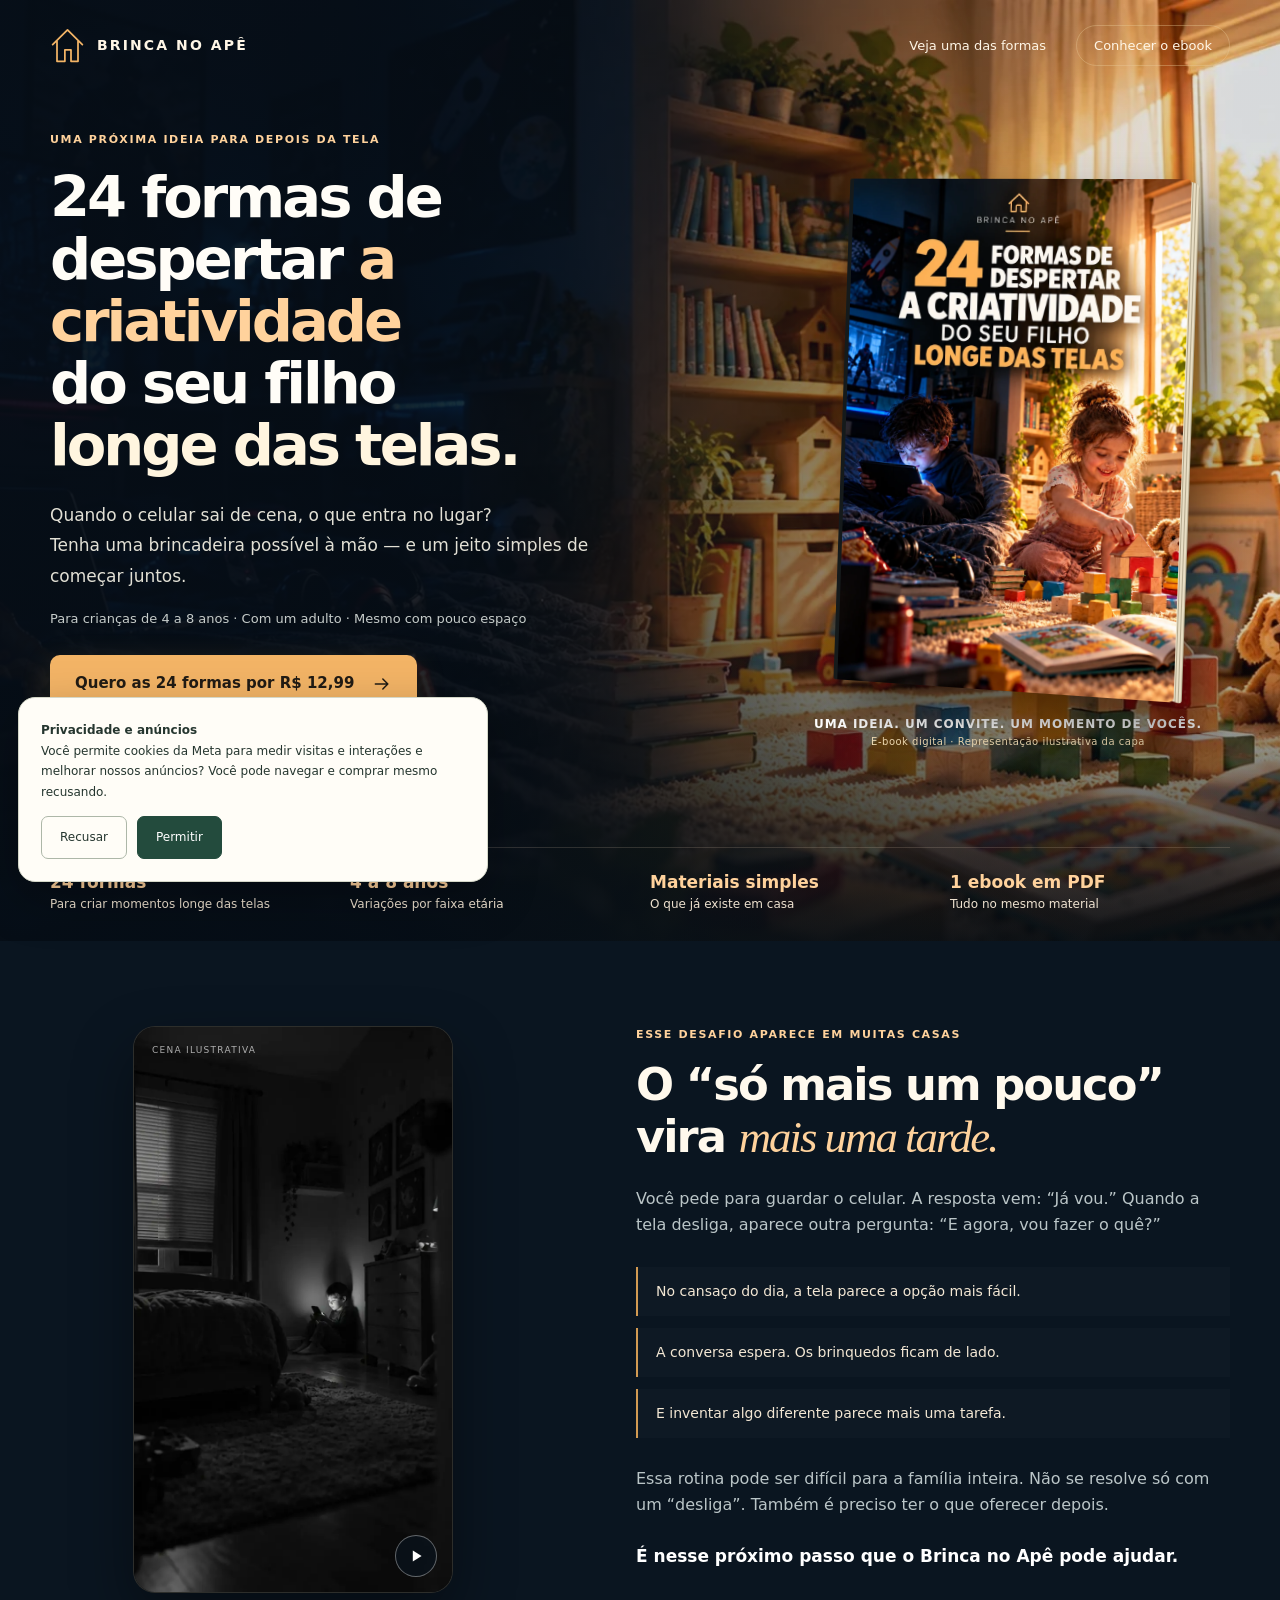
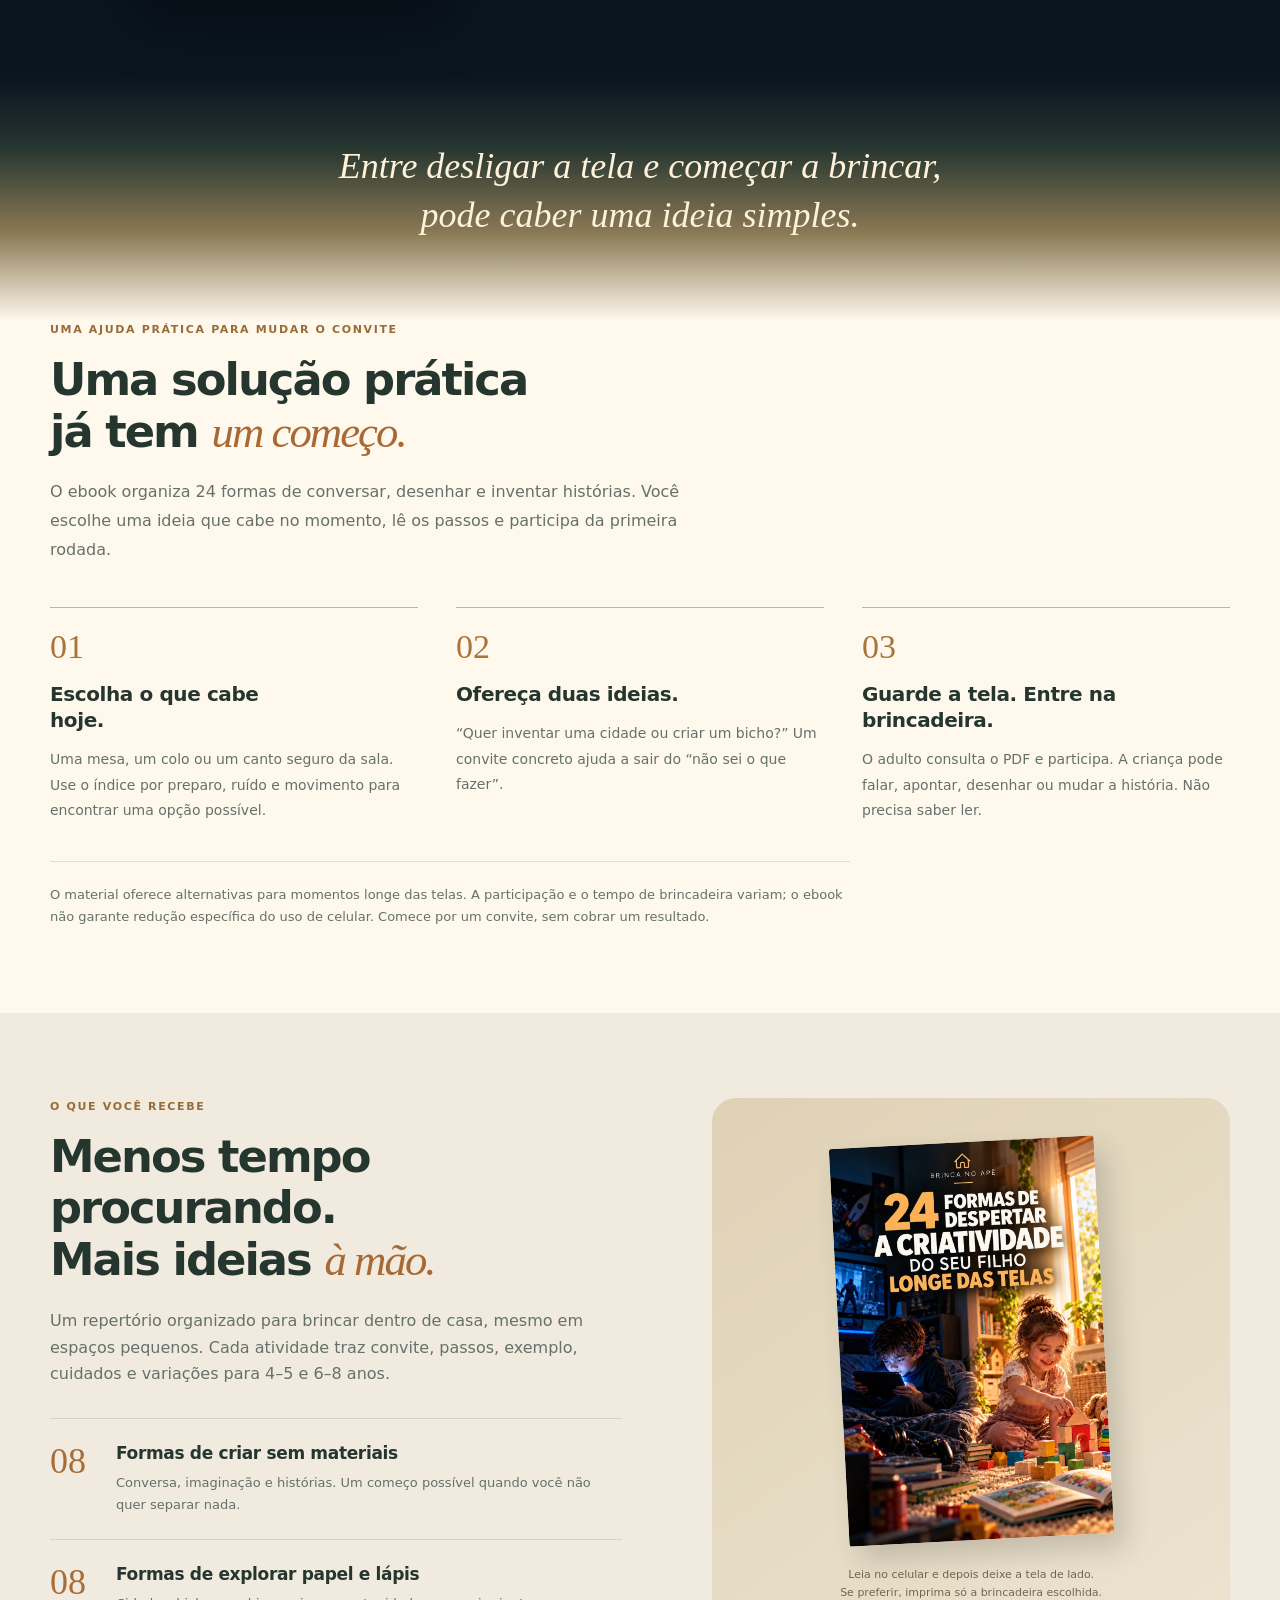
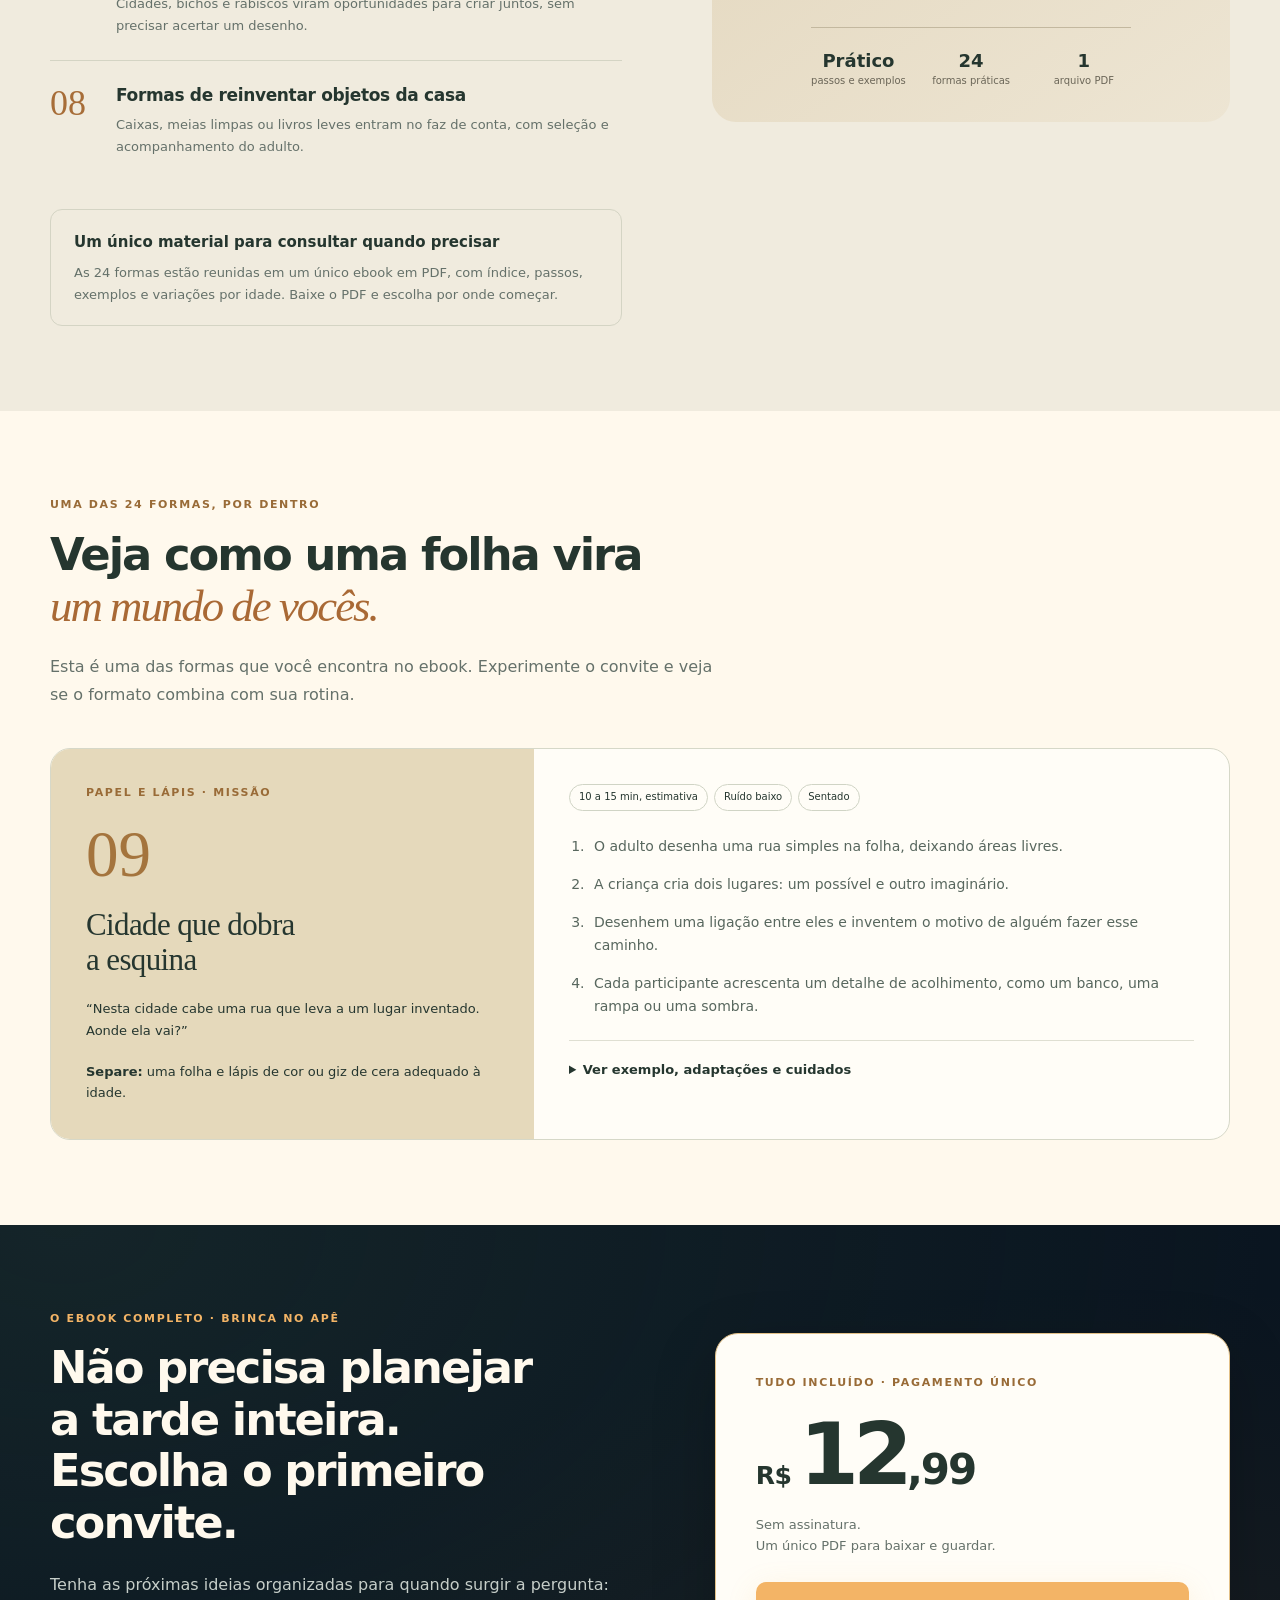
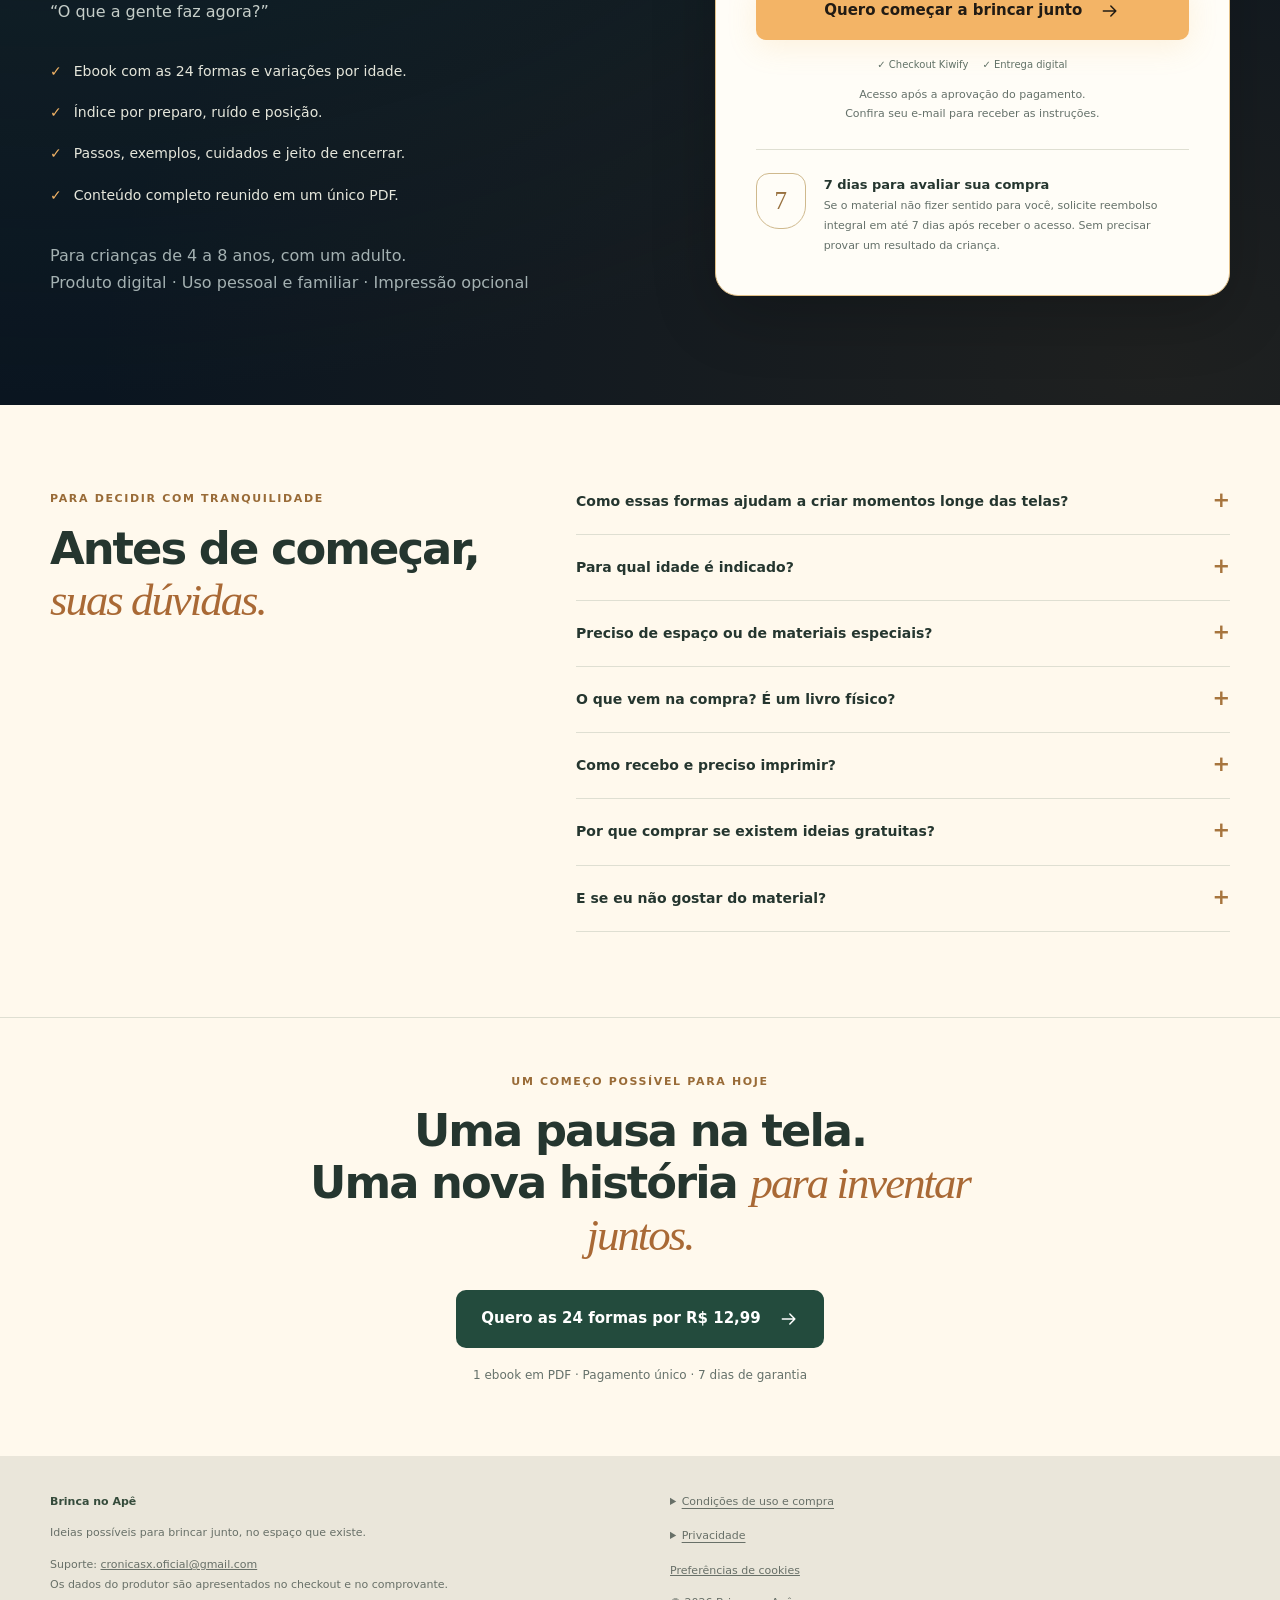
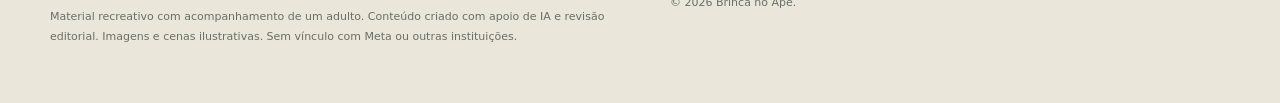
==== commit 04d154e0: "Remove old page-count references after ebook expansion while preserving one-PDF offer" ====
--- a/index.html
+++ b/index.html
@@ -82,10 +82,10 @@
 <section class="section night" aria-labelledby="dor-title"><div class="wrap pain-grid"><div class="film paused"><video id="screen-scene" muted loop playsinline preload="none" poster="assets/rotina-nas-telas.webp" width="720" height="1280" aria-label="Cena ilustrativa de uma criança usando o celular em um quarto escuro"><source data-src="assets/rotina-nas-telas.mp4" type="video/mp4"></video><span class="film-top">Cena ilustrativa</span><button id="film-toggle" class="film-toggle" type="button" aria-label="Reproduzir cena ilustrativa"><svg class="motion-play" viewBox="0 0 20 20" fill="currentColor" aria-hidden="true"><path d="m6 3 11 7-11 7z"/></svg><svg class="motion-pause" viewBox="0 0 20 20" fill="currentColor" aria-hidden="true"><path d="M5 3h3v14H5zm7 0h3v14h-3z"/></svg></button></div><div class="pain-copy"><span class="eyebrow">Esse desafio aparece em muitas casas</span><h2 id="dor-title">O “só mais um pouco”<br>vira <em>mais uma tarde.</em></h2><p>Você pede para guardar o celular. A resposta vem: “Já vou.” Quando a tela desliga, aparece outra pergunta: “E agora, vou fazer o quê?”</p><div class="pain-lines"><p>No cansaço do dia, a tela parece a opção mais fácil.</p><p>A conversa espera. Os brinquedos ficam de lado.</p><p>E inventar algo diferente parece mais uma tarefa.</p></div><p>Essa rotina pode ser difícil para a família inteira. Não se resolve só com um “desliga”. Também é preciso ter o que oferecer depois.</p><p class="turn">É nesse próximo passo que o Brinca no Apê pode ajudar.</p></div></div></section>
 <div class="bridge"><p>Entre desligar a tela e começar a brincar,<br>pode caber uma ideia simples.</p></div>
 <section class="section wrap" id="como-funciona" style="padding-top:0" aria-labelledby="solucao-title"><div class="section-head"><span class="eyebrow">Uma ajuda prática para mudar o convite</span><h2 id="solucao-title">Uma solução prática<br>já tem <em>um começo.</em></h2><p>O ebook organiza 24 formas de conversar, desenhar e inventar histórias. Você escolhe uma ideia que cabe no momento, lê os passos e participa da primeira rodada.</p></div><div class="steps"><article class="step"><div class="step-number">01</div><div><h3>Escolha o que cabe hoje.</h3><p>Uma mesa, um colo ou um canto seguro da sala. Use o índice por preparo, ruído e movimento para encontrar uma opção possível.</p></div></article><article class="step"><div class="step-number">02</div><div><h3>Ofereça duas ideias.</h3><p>“Quer inventar uma cidade ou criar um bicho?” Um convite concreto ajuda a sair do “não sei o que fazer”.</p></div></article><article class="step"><div class="step-number">03</div><div><h3>Guarde a tela. Entre na brincadeira.</h3><p>O adulto consulta o PDF e participa. A criança pode falar, apontar, desenhar ou mudar a história. Não precisa saber ler.</p></div></article></div><p class="promise-note">O material oferece alternativas para momentos longe das telas. A participação e o tempo de brincadeira variam; o ebook não garante redução específica do uso de celular. Comece por um convite, sem cobrar um resultado.</p></section>
-<section class="section kit" id="conteudo" aria-labelledby="conteudo-title"><div class="wrap kit-grid"><div class="kit-intro"><span class="eyebrow">O que você recebe</span><h2 id="conteudo-title">Menos tempo procurando.<br>Mais ideias <em>à mão.</em></h2><p>Um repertório organizado para brincar dentro de casa, mesmo em espaços pequenos. Cada atividade traz convite, passos, exemplo, cuidados e variações para 4–5 e 6–8 anos.</p><ul class="kit-list"><li><span class="n">08</span><div><h3>Formas de criar sem materiais</h3><p>Conversa, imaginação e histórias. Um começo possível quando você não quer separar nada.</p></div></li><li><span class="n">08</span><div><h3>Formas de explorar papel e lápis</h3><p>Cidades, bichos e rabiscos viram oportunidades para criar juntos, sem precisar acertar um desenho.</p></div></li><li><span class="n">08</span><div><h3>Formas de reinventar objetos da casa</h3><p>Caixas, meias limpas ou livros leves entram no faz de conta, com seleção e acompanhamento do adulto.</p></div></li></ul><div class="extras"><strong>Um único material para consultar quando precisar</strong>As 24 formas estão reunidas em um ebook de 34 páginas, com índice, passos, exemplos e variações por idade. Baixe o PDF e escolha por onde começar.</div></div><div><div class="kit-cover"><img src="assets/capa-24-formas.webp" alt="Nova capa do ebook Brinca no Apê" width="960" height="1440" loading="lazy" decoding="async"><p>Leia no celular e depois deixe a tela de lado.<br>Se preferir, imprima só a brincadeira escolhida.</p><div class="kit-spec"><div><strong>34</strong>páginas no ebook</div><div><strong>24</strong>formas práticas</div><div><strong>1</strong>arquivo PDF</div></div></div></div></div></section>
+<section class="section kit" id="conteudo" aria-labelledby="conteudo-title"><div class="wrap kit-grid"><div class="kit-intro"><span class="eyebrow">O que você recebe</span><h2 id="conteudo-title">Menos tempo procurando.<br>Mais ideias <em>à mão.</em></h2><p>Um repertório organizado para brincar dentro de casa, mesmo em espaços pequenos. Cada atividade traz convite, passos, exemplo, cuidados e variações para 4–5 e 6–8 anos.</p><ul class="kit-list"><li><span class="n">08</span><div><h3>Formas de criar sem materiais</h3><p>Conversa, imaginação e histórias. Um começo possível quando você não quer separar nada.</p></div></li><li><span class="n">08</span><div><h3>Formas de explorar papel e lápis</h3><p>Cidades, bichos e rabiscos viram oportunidades para criar juntos, sem precisar acertar um desenho.</p></div></li><li><span class="n">08</span><div><h3>Formas de reinventar objetos da casa</h3><p>Caixas, meias limpas ou livros leves entram no faz de conta, com seleção e acompanhamento do adulto.</p></div></li></ul><div class="extras"><strong>Um único material para consultar quando precisar</strong>As 24 formas estão reunidas em um único ebook em PDF, com índice, passos, exemplos e variações por idade. Baixe o PDF e escolha por onde começar.</div></div><div><div class="kit-cover"><img src="assets/capa-24-formas.webp" alt="Nova capa do ebook Brinca no Apê" width="960" height="1440" loading="lazy" decoding="async"><p>Leia no celular e depois deixe a tela de lado.<br>Se preferir, imprima só a brincadeira escolhida.</p><div class="kit-spec"><div><strong>Prático</strong>passos e exemplos</div><div><strong>24</strong>formas práticas</div><div><strong>1</strong>arquivo PDF</div></div></div></div></div></section>
 <section class="section wrap" id="amostra" aria-labelledby="amostra-title"><div class="section-head"><span class="eyebrow">Uma das 24 formas, por dentro</span><h2 id="amostra-title">Veja como uma folha vira<br><em>um mundo de vocês.</em></h2><p>Esta é uma das formas que você encontra no ebook. Experimente o convite e veja se o formato combina com sua rotina.</p></div><div class="demo"><div class="demo-title"><div><span class="eyebrow">Papel e lápis · Missão</span><div class="mission">09</div><h3>Cidade que dobra<br>a esquina</h3><p>“Nesta cidade cabe uma rua que leva a um lugar inventado. Aonde ela vai?”</p></div><p><strong>Separe:</strong> uma folha e lápis de cor ou giz de cera adequado à idade.</p></div><div class="demo-content"><div class="chips"><span>10 a 15 min, estimativa</span><span>Ruído baixo</span><span>Sentado</span></div><ol><li>O adulto desenha uma rua simples na folha, deixando áreas livres.</li><li>A criança cria dois lugares: um possível e outro imaginário.</li><li>Desenhem uma ligação entre eles e inventem o motivo de alguém fazer esse caminho.</li><li>Cada participante acrescenta um detalhe de acolhimento, como um banco, uma rampa ou uma sombra.</li></ol><details><summary>Ver exemplo, adaptações e cuidados</summary><p><strong>Exemplo:</strong> uma biblioteca ao lado de uma oficina de consertar arco-íris. Uma passarela liga os dois lugares.</p><p><strong>4–5 anos:</strong> o adulto faz os contornos que a criança pedir. Rabiscos e símbolos também são lugares.</p><p><strong>6–8 anos:</strong> acrescente uma legenda com três símbolos e explique o percurso.</p><p><strong>Outro jeito:</strong> use traços grossos ou permita ditar o desenho. Não é preciso ler nem escrever.</p><p><strong>Cuidado:</strong> proteja a mesa e use material lavável. Não desenhe em paredes ou móveis.</p><p><strong>Para encerrar:</strong> escolham o nome da cidade e deixem uma área vazia para uma próxima visita.</p></details></div></div></section>
-<section class="offer-section" id="oferta" aria-labelledby="oferta-title"><div class="wrap offer-grid"><div class="offer-copy"><span class="eyebrow">O ebook completo · Brinca no Apê</span><h2 id="oferta-title">Não precisa planejar<br>a tarde inteira.<br>Escolha o primeiro convite.</h2><p>Tenha as próximas ideias organizadas para quando surgir a pergunta: “O que a gente faz agora?”</p><ul class="checklist"><li>Ebook com as 24 formas e variações por idade.</li><li>Índice por preparo, ruído e posição.</li><li>Passos, exemplos, cuidados e jeito de encerrar.</li><li>34 páginas reunidas em um único PDF.</li></ul><p class="fine">Para crianças de 4 a 8 anos, com um adulto.<br>Produto digital · Uso pessoal e familiar · Impressão opcional</p></div><div class="pricebox"><span class="eyebrow">Tudo incluído · Pagamento único</span><div class="price" aria-label="12 reais e 99 centavos"><span class="currency">R$</span>12<span class="cents">,99</span></div><p class="price-note">Sem assinatura.<br>Um único PDF para baixar e guardar.</p><a class="btn btn-primary checkout" data-position="oferta" href="https://pay.kiwify.com.br/3SxyTjx">Quero começar a brincar junto <svg viewBox="0 0 24 24" fill="none" aria-hidden="true"><path d="M4 12h15m-6-6 6 6-6 6" stroke="currentColor" stroke-width="1.8" stroke-linecap="round" stroke-linejoin="round"/></svg></a><div class="payment-trust"><span>✓ Checkout Kiwify</span><span>✓ Entrega digital</span></div><p class="fine" style="text-align:center">Acesso após a aprovação do pagamento.<br>Confira seu e-mail para receber as instruções.</p><div class="guarantee"><div class="seal" aria-hidden="true">7</div><p><strong>7 dias para avaliar sua compra</strong>Se o material não fizer sentido para você, solicite reembolso integral em até 7 dias após receber o acesso. Sem precisar provar um resultado da criança.</p></div></div></div></section>
-<section class="section wrap" aria-labelledby="faq-title"><div class="faq-grid"><div><span class="eyebrow">Para decidir com tranquilidade</span><h2 id="faq-title">Antes de começar,<br><em>suas dúvidas.</em></h2></div><div><details><summary>Como essas formas ajudam a criar momentos longe das telas?</summary><p>Ele organiza alternativas concretas para o momento depois de guardar o celular: o que oferecer, como convidar e quais passos seguir. O adulto participa e adapta. O ebook não promete eliminar o uso de telas nem mudar o comportamento da criança.</p></details><details><summary>Para qual idade é indicado?</summary><p>Para crianças de 4 a 8 anos, com um adulto. Cada missão tem variações para 4–5 e 6–8 anos. Não é preciso saber ler: a criança pode falar, apontar, observar ou desenhar com ajuda.</p></details><details><summary>Preciso de espaço ou de materiais especiais?</summary><p>As propostas foram pensadas para espaços pequenos. Oito não pedem materiais; outras usam papel e lápis ou objetos domésticos conferidos pelo adulto. Confira a lista e prepare um lugar seguro antes de começar.</p></details><details><summary>O que vem na compra? É um livro físico?</summary><p>Você recebe um único ebook em PDF, com 34 páginas e 24 formas de criar momentos longe das telas. Não há livro físico, videoaula ou assinatura. Extras opcionais, se oferecidos no checkout, têm conteúdo e preço separados.</p></details><details><summary>Como recebo e preciso imprimir?</summary><p>Após a aprovação do pagamento, a Kiwify envia as instruções ao e-mail informado na compra. Baixe e guarde seu PDF. Você pode consultar a atividade no celular e depois guardá-lo, ou imprimir só a página que quiser. Confira também spam e promoções.</p></details><details><summary>Por que comprar se existem ideias gratuitas?</summary><p>Você paga pela seleção e organização: índice, passos, exemplos e adaptações no mesmo lugar. A amostra desta página permite conhecer o formato antes de decidir se ele facilita seu dia.</p></details><details><summary>E se eu não gostar do material?</summary><p>Solicite reembolso integral em até 7 dias após receber o acesso. O contato do produtor está no comprovante da compra e a solicitação pode ser feita pela plataforma. Não é preciso completar atividades ou provar um resultado.</p></details></div></div></section>
+<section class="offer-section" id="oferta" aria-labelledby="oferta-title"><div class="wrap offer-grid"><div class="offer-copy"><span class="eyebrow">O ebook completo · Brinca no Apê</span><h2 id="oferta-title">Não precisa planejar<br>a tarde inteira.<br>Escolha o primeiro convite.</h2><p>Tenha as próximas ideias organizadas para quando surgir a pergunta: “O que a gente faz agora?”</p><ul class="checklist"><li>Ebook com as 24 formas e variações por idade.</li><li>Índice por preparo, ruído e posição.</li><li>Passos, exemplos, cuidados e jeito de encerrar.</li><li>Conteúdo completo reunido em um único PDF.</li></ul><p class="fine">Para crianças de 4 a 8 anos, com um adulto.<br>Produto digital · Uso pessoal e familiar · Impressão opcional</p></div><div class="pricebox"><span class="eyebrow">Tudo incluído · Pagamento único</span><div class="price" aria-label="12 reais e 99 centavos"><span class="currency">R$</span>12<span class="cents">,99</span></div><p class="price-note">Sem assinatura.<br>Um único PDF para baixar e guardar.</p><a class="btn btn-primary checkout" data-position="oferta" href="https://pay.kiwify.com.br/3SxyTjx">Quero começar a brincar junto <svg viewBox="0 0 24 24" fill="none" aria-hidden="true"><path d="M4 12h15m-6-6 6 6-6 6" stroke="currentColor" stroke-width="1.8" stroke-linecap="round" stroke-linejoin="round"/></svg></a><div class="payment-trust"><span>✓ Checkout Kiwify</span><span>✓ Entrega digital</span></div><p class="fine" style="text-align:center">Acesso após a aprovação do pagamento.<br>Confira seu e-mail para receber as instruções.</p><div class="guarantee"><div class="seal" aria-hidden="true">7</div><p><strong>7 dias para avaliar sua compra</strong>Se o material não fizer sentido para você, solicite reembolso integral em até 7 dias após receber o acesso. Sem precisar provar um resultado da criança.</p></div></div></div></section>
+<section class="section wrap" aria-labelledby="faq-title"><div class="faq-grid"><div><span class="eyebrow">Para decidir com tranquilidade</span><h2 id="faq-title">Antes de começar,<br><em>suas dúvidas.</em></h2></div><div><details><summary>Como essas formas ajudam a criar momentos longe das telas?</summary><p>Ele organiza alternativas concretas para o momento depois de guardar o celular: o que oferecer, como convidar e quais passos seguir. O adulto participa e adapta. O ebook não promete eliminar o uso de telas nem mudar o comportamento da criança.</p></details><details><summary>Para qual idade é indicado?</summary><p>Para crianças de 4 a 8 anos, com um adulto. Cada missão tem variações para 4–5 e 6–8 anos. Não é preciso saber ler: a criança pode falar, apontar, observar ou desenhar com ajuda.</p></details><details><summary>Preciso de espaço ou de materiais especiais?</summary><p>As propostas foram pensadas para espaços pequenos. Oito não pedem materiais; outras usam papel e lápis ou objetos domésticos conferidos pelo adulto. Confira a lista e prepare um lugar seguro antes de começar.</p></details><details><summary>O que vem na compra? É um livro físico?</summary><p>Você recebe um único ebook em PDF, com 24 formas de criar momentos longe das telas. Não há livro físico, videoaula ou assinatura. Extras opcionais, se oferecidos no checkout, têm conteúdo e preço separados.</p></details><details><summary>Como recebo e preciso imprimir?</summary><p>Após a aprovação do pagamento, a Kiwify envia as instruções ao e-mail informado na compra. Baixe e guarde seu PDF. Você pode consultar a atividade no celular e depois guardá-lo, ou imprimir só a página que quiser. Confira também spam e promoções.</p></details><details><summary>Por que comprar se existem ideias gratuitas?</summary><p>Você paga pela seleção e organização: índice, passos, exemplos e adaptações no mesmo lugar. A amostra desta página permite conhecer o formato antes de decidir se ele facilita seu dia.</p></details><details><summary>E se eu não gostar do material?</summary><p>Solicite reembolso integral em até 7 dias após receber o acesso. O contato do produtor está no comprovante da compra e a solicitação pode ser feita pela plataforma. Não é preciso completar atividades ou provar um resultado.</p></details></div></div></section>
 <section class="last"><span class="eyebrow">Um começo possível para hoje</span><h2>Uma pausa na tela.<br>Uma nova história <em>para inventar juntos.</em></h2><a class="btn btn-dark checkout" data-position="final" href="https://pay.kiwify.com.br/3SxyTjx">Quero as 24 formas por R$ 12,99 <svg viewBox="0 0 24 24" fill="none" aria-hidden="true"><path d="M4 12h15m-6-6 6 6-6 6" stroke="currentColor" stroke-width="1.8" stroke-linecap="round" stroke-linejoin="round"/></svg></a><p>1 ebook em PDF · Pagamento único · 7 dias de garantia</p></section>
 
 </main>
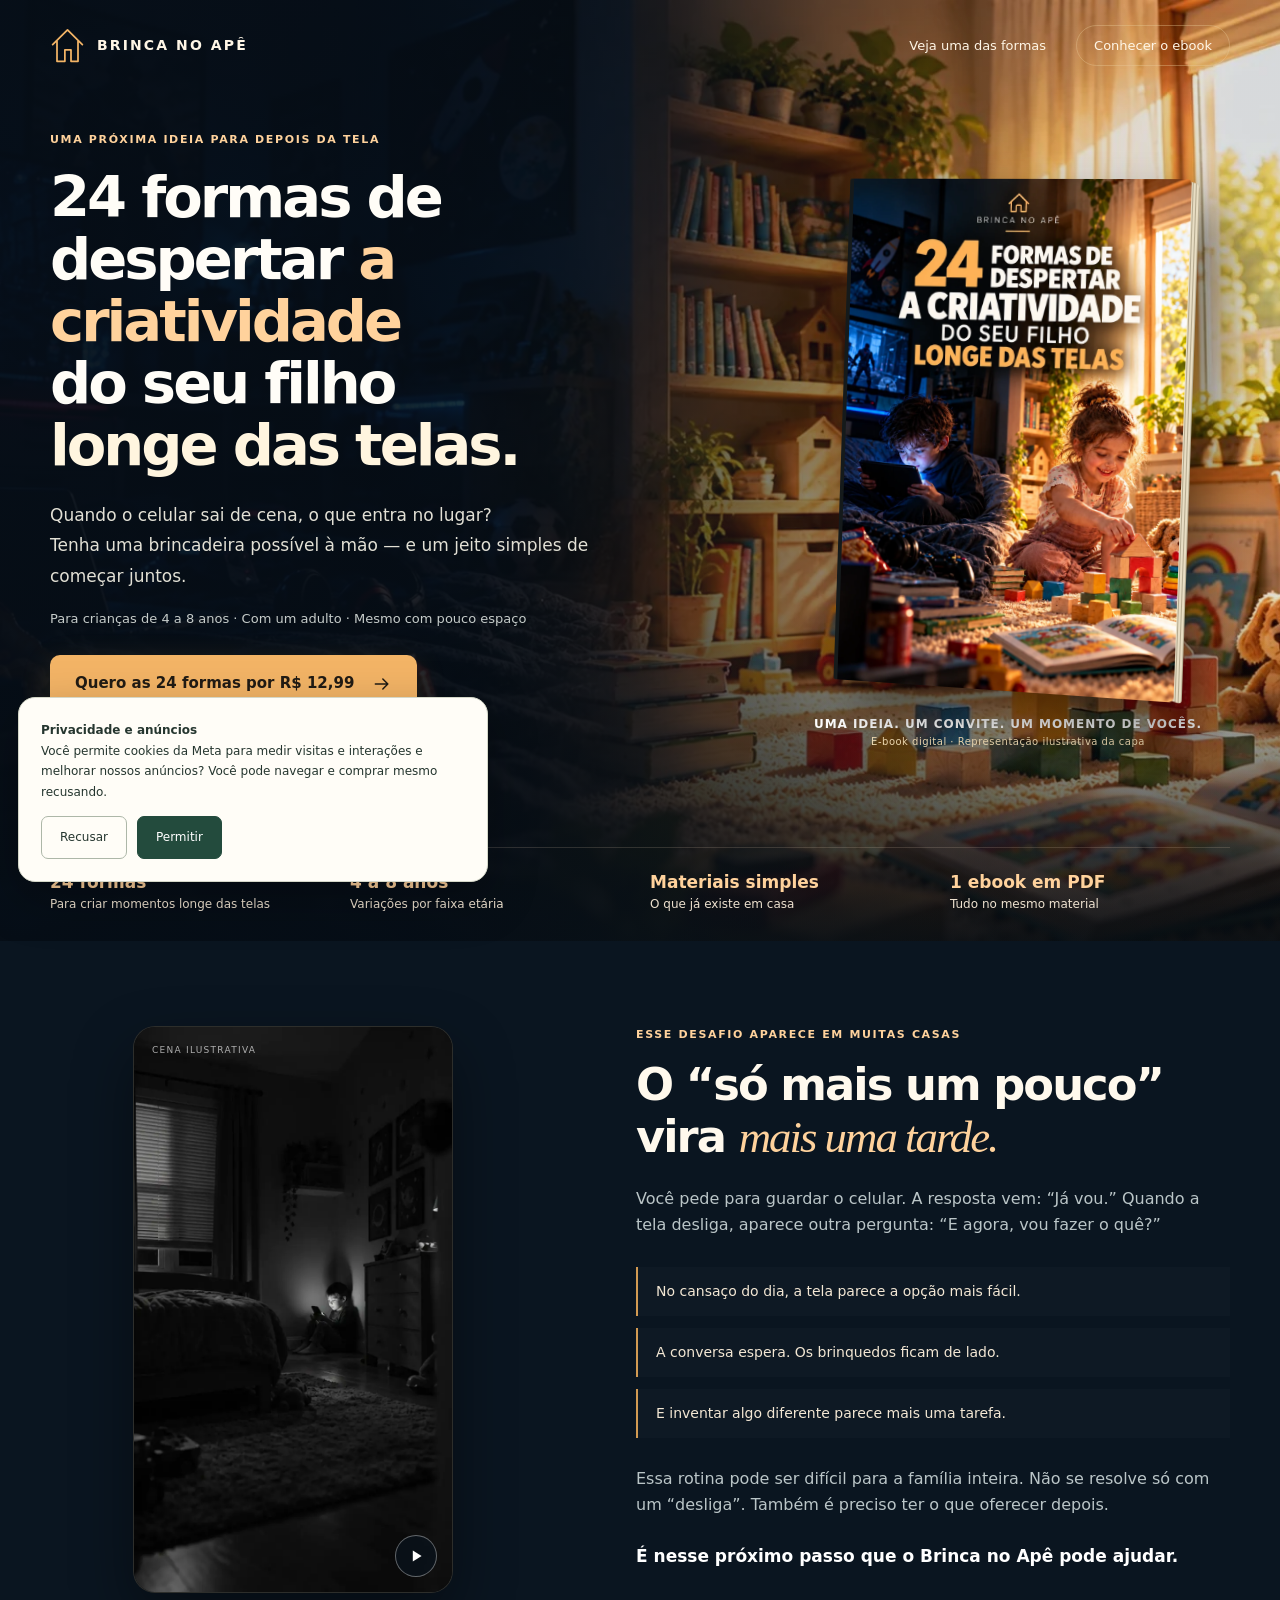
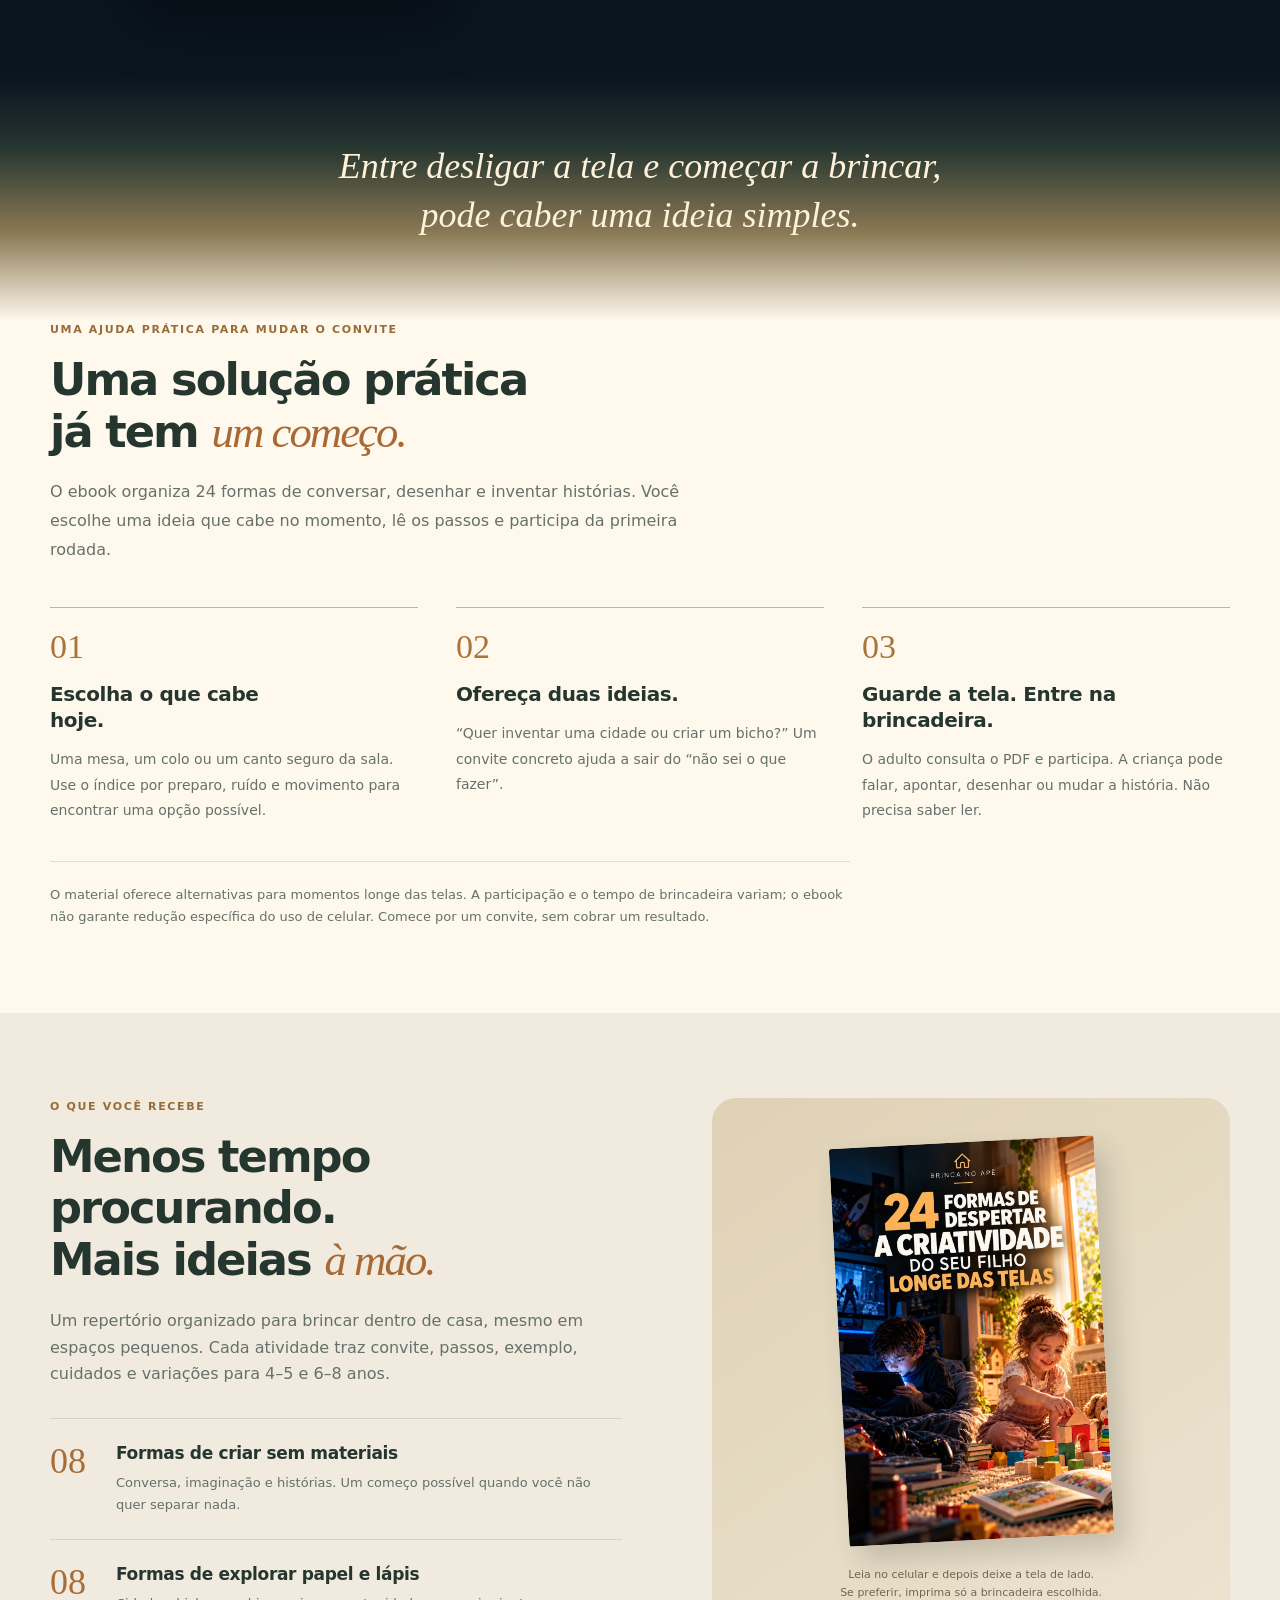
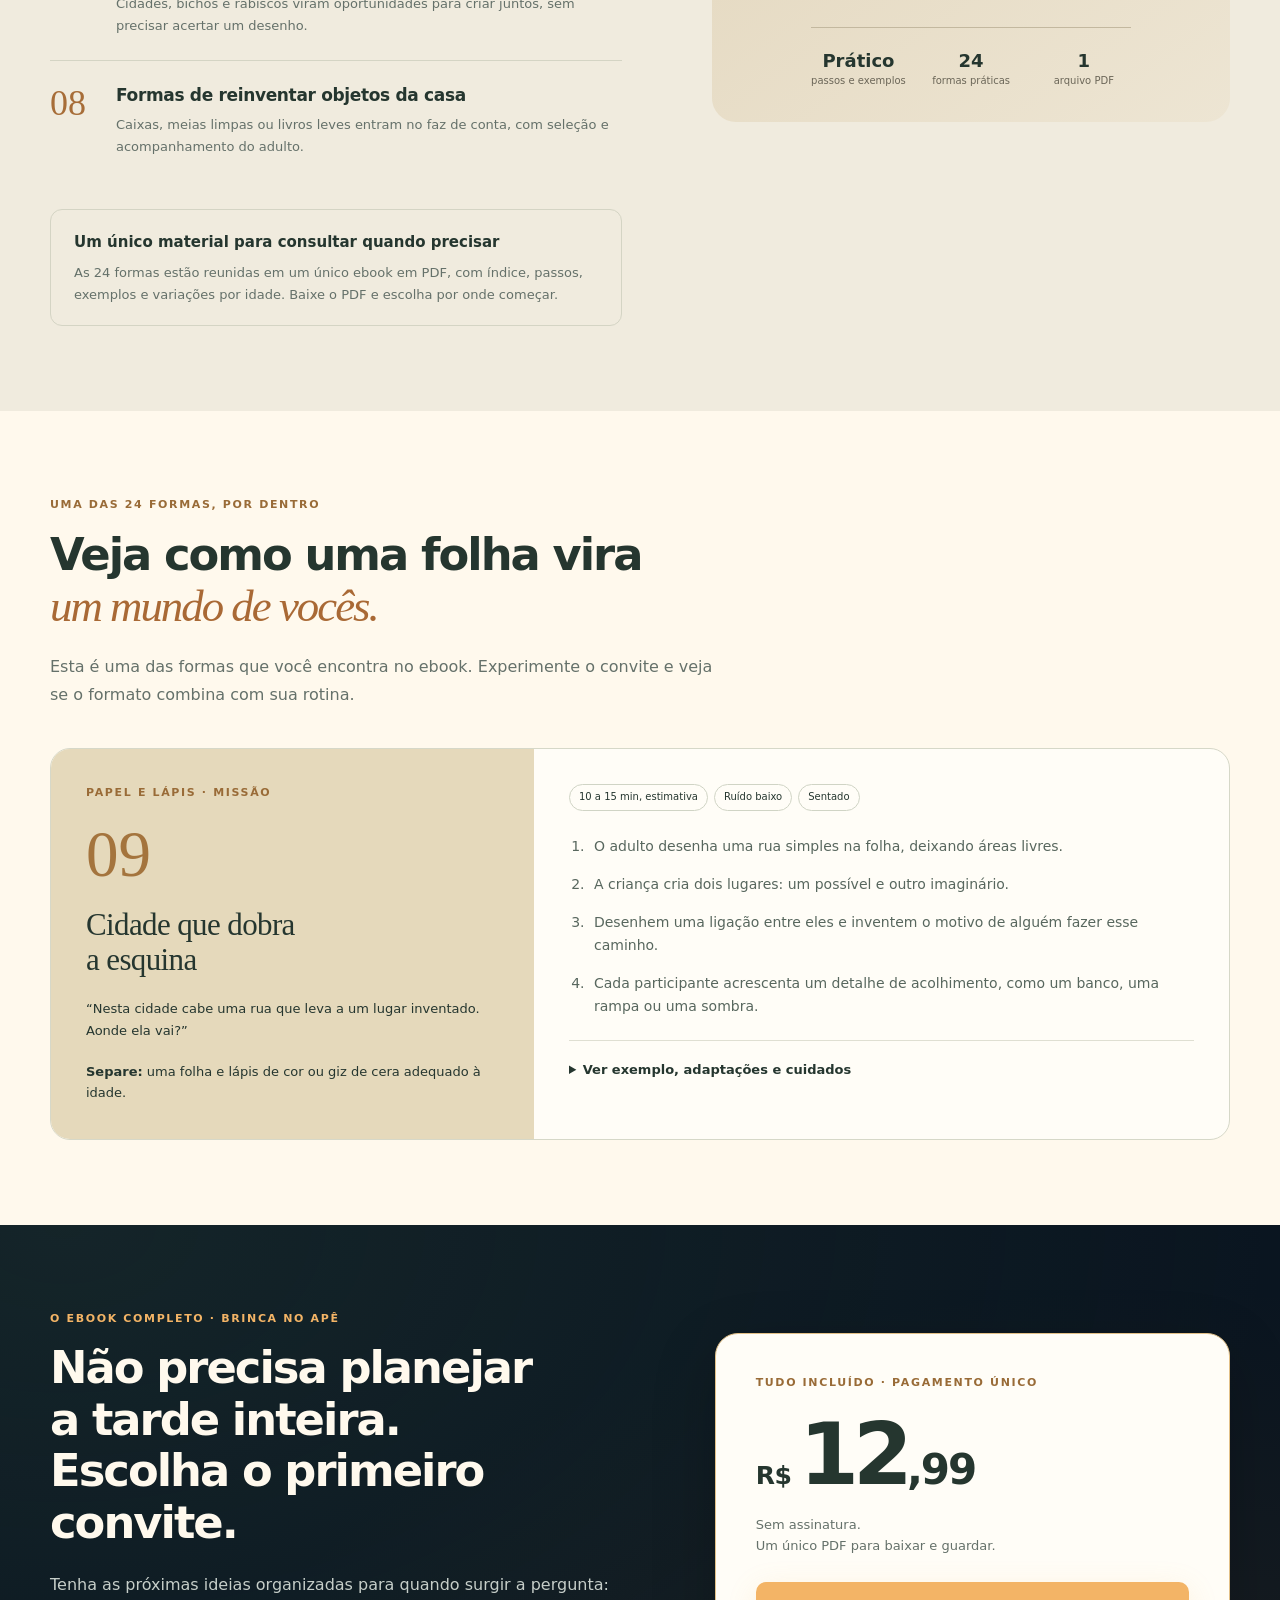
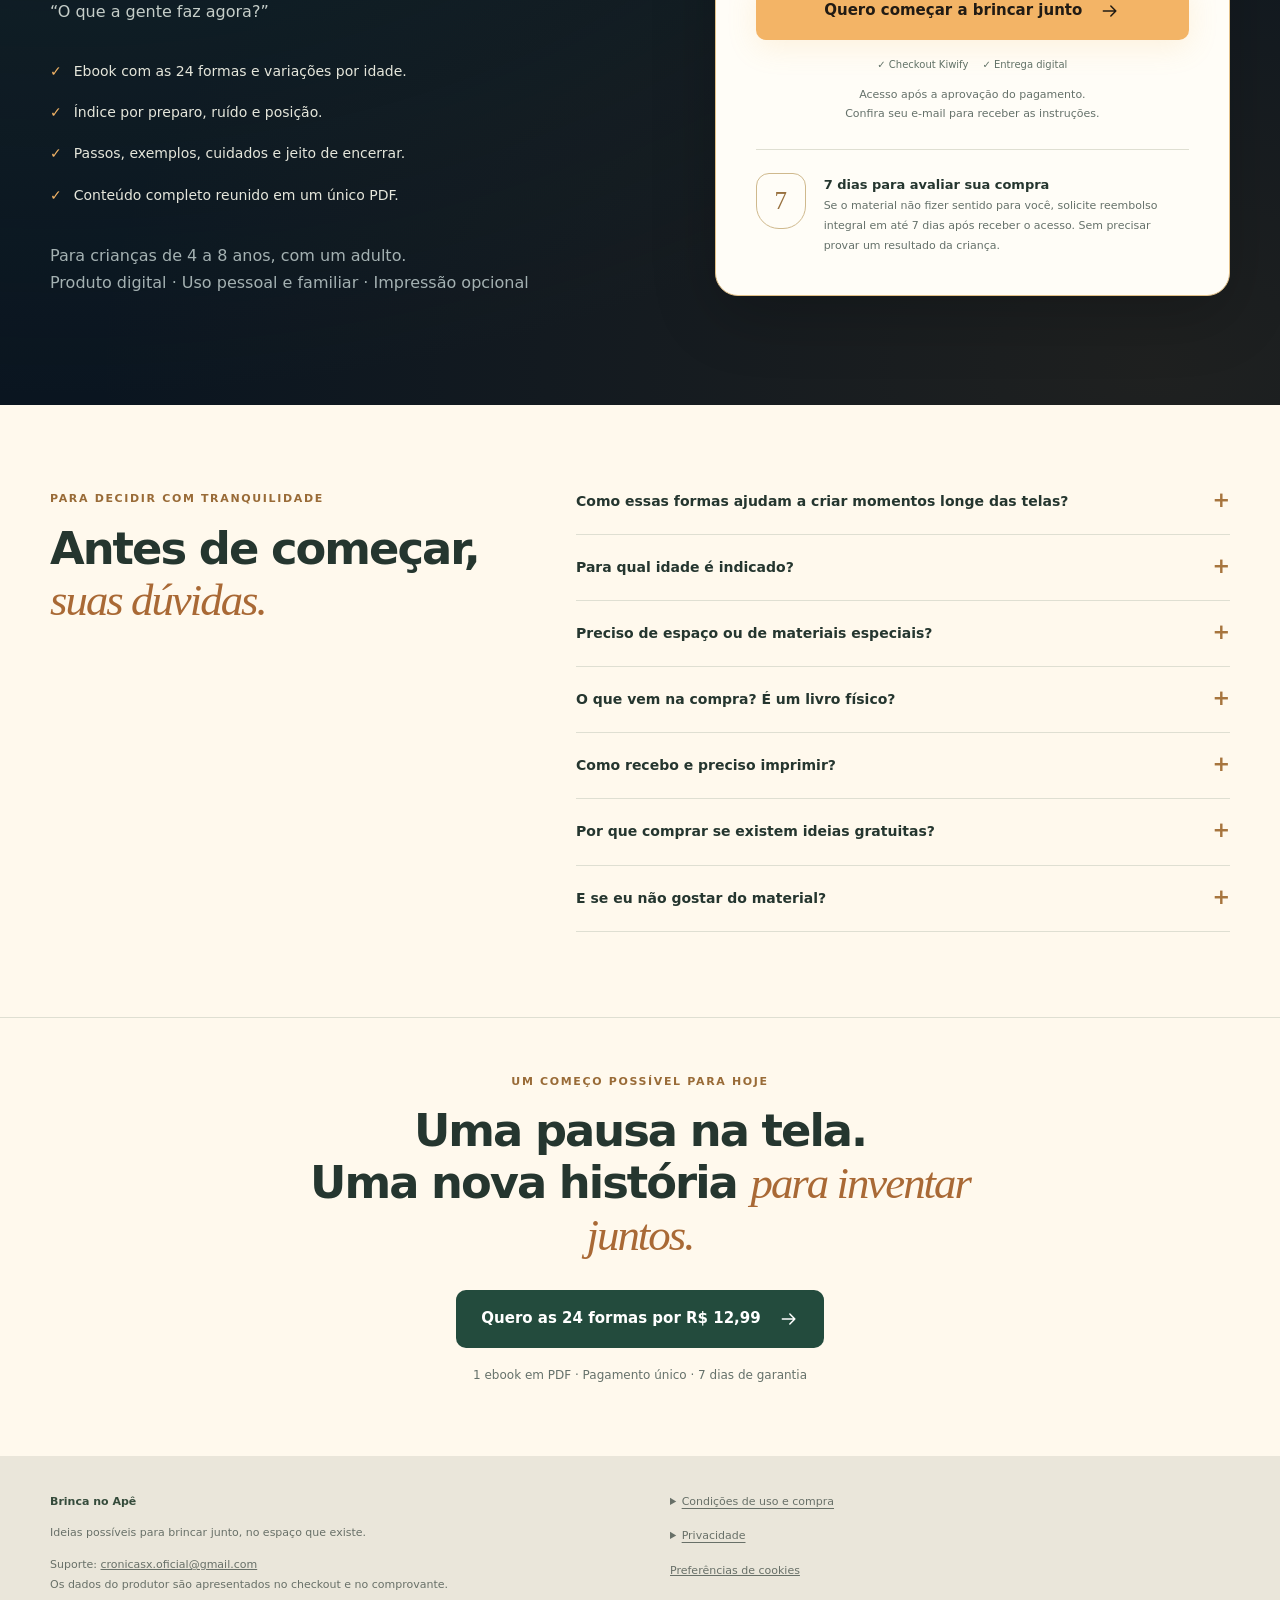
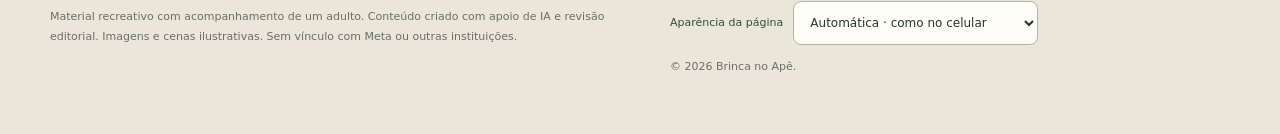
==== commit 6f43683f: "Add automatic night mode with accessible warm palette and reader appearance preference" ====
--- a/index.html
+++ b/index.html
@@ -4,7 +4,12 @@
 <meta charset="utf-8"><meta name="viewport" content="width=device-width, initial-scale=1">
 <title>24 Formas de Despertar a Criatividade do Seu Filho Longe das Telas | Brinca no Apê</title>
 <meta name="description" content="Uma próxima ideia para depois da tela: 24 formas de despertar a criatividade longe das telas, com propostas práticas para crianças de 4 a 8 anos. Um ebook em PDF por R$ 12,99.">
+<meta name="color-scheme" content="light dark">
 <meta name="theme-color" content="#0a1520">
+<script>
+/* Restore only the reader's appearance choice before styles paint. */
+(function(){try{var t=localStorage.getItem('brinca_color_scheme_v1');if(t==='light'||t==='dark')document.documentElement.dataset.theme=t}catch(e){}})();
+</script>
 <link rel="canonical" href="https://brinca-no-ape.vercel.app/">
 <meta property="og:type" content="website"><meta property="og:locale" content="pt_BR"><meta property="og:title" content="24 Formas de Despertar a Criatividade do Seu Filho Longe das Telas"><meta property="og:description" content="24 formas práticas de criar momentos longe das telas, mesmo com pouco espaço. Um único ebook digital por R$ 12,99."><meta property="og:image" content="https://brinca-no-ape.vercel.app/assets/capa-24-formas.webp"><meta property="og:url" content="https://brinca-no-ape.vercel.app/">
 <link rel="stylesheet" href="redesign.css"><link rel="preload" as="image" href="assets/sombra-luz.webp"><link rel="preload" as="image" href="assets/capa-24-formas.webp">
@@ -89,7 +94,7 @@
 <section class="last"><span class="eyebrow">Um começo possível para hoje</span><h2>Uma pausa na tela.<br>Uma nova história <em>para inventar juntos.</em></h2><a class="btn btn-dark checkout" data-position="final" href="https://pay.kiwify.com.br/3SxyTjx">Quero as 24 formas por R$ 12,99 <svg viewBox="0 0 24 24" fill="none" aria-hidden="true"><path d="M4 12h15m-6-6 6 6-6 6" stroke="currentColor" stroke-width="1.8" stroke-linecap="round" stroke-linejoin="round"/></svg></a><p>1 ebook em PDF · Pagamento único · 7 dias de garantia</p></section>
 
 </main>
-<footer><div class="wrap footgrid"><div><strong>Brinca no Apê</strong><p>Ideias possíveis para brincar junto, no espaço que existe.</p><p>Suporte: <a href="mailto:cronicasx.oficial@gmail.com">cronicasx.oficial@gmail.com</a><br>Os dados do produtor são apresentados no checkout e no comprovante.</p><p>Material recreativo com acompanhamento de um adulto. Conteúdo criado com apoio de IA e revisão editorial. Imagens e cenas ilustrativas. Sem vínculo com Meta ou outras instituições.</p></div><div><details><summary>Condições de uso e compra</summary><p>Licença pessoal e familiar do ebook em PDF descrito. Não há envio físico ou cobrança recorrente. Não revenda nem redistribua o arquivo. O acesso é liberado após aprovação do pagamento. Reembolso integral solicitado em até 7 dias após receber o acesso. Dúvidas: cronicasx.oficial@gmail.com.</p></details><details><summary>Privacidade</summary><p>Com sua autorização, esta página usa o Pixel da Meta para medir visitas, visualizações do produto, profundidade de navegação, visualização da oferta e cliques no botão de compra. A Meta pode receber informações da navegação, do dispositivo e identificadores de cookies. Sua escolha fica salva neste navegador e pode ser alterada em “Preferências de cookies”. Dados de pagamento são fornecidos no checkout, sujeito às políticas da Kiwify e do vendedor. Parâmetros de campanha podem acompanhar a navegação ao checkout. Contato: cronicasx.oficial@gmail.com.</p></details><button id="marketing-preferences" class="privacy-preferences" type="button">Preferências de cookies</button><p>© 2026 Brinca no Apê.</p></div></div></footer>
+<footer><div class="wrap footgrid"><div><strong>Brinca no Apê</strong><p>Ideias possíveis para brincar junto, no espaço que existe.</p><p>Suporte: <a href="mailto:cronicasx.oficial@gmail.com">cronicasx.oficial@gmail.com</a><br>Os dados do produtor são apresentados no checkout e no comprovante.</p><p>Material recreativo com acompanhamento de um adulto. Conteúdo criado com apoio de IA e revisão editorial. Imagens e cenas ilustrativas. Sem vínculo com Meta ou outras instituições.</p></div><div><details><summary>Condições de uso e compra</summary><p>Licença pessoal e familiar do ebook em PDF descrito. Não há envio físico ou cobrança recorrente. Não revenda nem redistribua o arquivo. O acesso é liberado após aprovação do pagamento. Reembolso integral solicitado em até 7 dias após receber o acesso. Dúvidas: cronicasx.oficial@gmail.com.</p></details><details><summary>Privacidade</summary><p>Com sua autorização, esta página usa o Pixel da Meta para medir visitas, visualizações do produto, profundidade de navegação, visualização da oferta e cliques no botão de compra. A Meta pode receber informações da navegação, do dispositivo e identificadores de cookies. Sua escolha fica salva neste navegador e pode ser alterada em “Preferências de cookies”. Dados de pagamento são fornecidos no checkout, sujeito às políticas da Kiwify e do vendedor. Parâmetros de campanha podem acompanhar a navegação ao checkout. Contato: cronicasx.oficial@gmail.com.</p></details><button id="marketing-preferences" class="privacy-preferences" type="button">Preferências de cookies</button><div class="theme-control"><label for="theme-preference">Aparência da página</label><select id="theme-preference" disabled><option value="auto">Automática · como no celular</option><option value="light">Clara</option><option value="dark">Escura</option></select></div><p>© 2026 Brinca no Apê.</p></div></div></footer>
 <div class="sticky" id="sticky-offer"><div><strong>R$ 12,99</strong><span>24 formas · 1 ebook em PDF</span></div><a class="btn btn-primary checkout" data-position="sticky" href="https://pay.kiwify.com.br/3SxyTjx">Quero o ebook completo <svg viewBox="0 0 24 24" fill="none" aria-hidden="true"><path d="M4 12h15m-6-6 6 6-6 6" stroke="currentColor" stroke-width="1.8" stroke-linecap="round" stroke-linejoin="round"/></svg></a></div>
 <div id="notice" class="dialog" role="dialog" aria-modal="true" aria-labelledby="notice-title" hidden><div class="dialogbox"><h2 id="notice-title">Não foi possível abrir a compra</h2><p>Tente novamente em instantes ou fale com nosso suporte.</p><button class="btn btn-dark" id="close-notice" type="button">Voltar à página</button></div></div>
 <section id="marketing-consent" class="marketing-consent" aria-label="Preferências de privacidade" hidden><p><strong>Privacidade e anúncios</strong><br>Você permite cookies da Meta para medir visitas e interações e melhorar nossos anúncios? Você pode navegar e comprar mesmo recusando.</p><div class="marketing-actions"><button type="button" id="marketing-reject">Recusar</button><button type="button" id="marketing-accept">Permitir</button></div></section>
--- a/redesign.css
+++ b/redesign.css
@@ -1,6 +1,17 @@
-:root{--navy:#0a1520;--navy-soft:#12232e;--cream:#fff9ed;--paper:#fffdf7;--gold:#f3b466;--gold-light:#ffd29c;--ink:#25362f;--muted:#65716a;--line:#dfdfd2;--green:#234b3d;--radius:20px}*{box-sizing:border-box}html{scroll-behavior:smooth;scroll-padding-top:32px}body{margin:0;background:var(--cream);color:var(--ink);font-family:system-ui,-apple-system,BlinkMacSystemFont,"Segoe UI",sans-serif;line-height:1.65;-webkit-font-smoothing:antialiased}img,video{display:block;max-width:100%;height:auto}button,a{-webkit-tap-highlight-color:transparent;touch-action:manipulation}button{font:inherit}a{color:inherit}button,a,summary{outline-offset:5px}button:focus-visible,a:focus-visible,summary:focus-visible{outline:3px solid var(--gold)}.wrap{width:min(1180px,100% - 64px);margin-inline:auto}.skip{position:absolute;top:-80px;z-index:999;background:var(--paper);padding:12px}.skip:focus{top:0}.brand{text-decoration:none;display:inline-flex;align-items:center;gap:12px;font-size:14px;font-weight:650;letter-spacing:.15em;white-space:nowrap}.brand svg{width:35px;height:38px;color:var(--gold)}.nav{position:relative;z-index:2;display:flex;justify-content:space-between;align-items:center;gap:24px;padding:25px 0;color:#fff6e6}.navlinks{display:flex;align-items:center;gap:30px;font-size:13px}.navlinks a{text-decoration:none}.navlinks .outline{padding:9px 17px;border:1px solid #e7c99960;border-radius:50px}.hero-shell{position:relative;isolation:isolate;color:var(--paper);background:var(--navy);overflow:hidden}.hero-shell::before{content:"";position:absolute;z-index:-2;inset:0;background:url('assets/sombra-luz.webp') center center/cover no-repeat}.hero-shell::after{content:"";position:absolute;z-index:-1;inset:0;background:linear-gradient(90deg,rgba(6,14,23,.95) 0%,rgba(6,14,23,.89) 32%,rgba(9,17,24,.67) 52%,rgba(12,17,19,.12) 82%),linear-gradient(0deg,rgba(7,14,20,.92),transparent 35%)}.hero{display:grid;grid-template-columns:1.2fr .8fr;gap:70px;align-items:center;padding:40px 0 60px;min-height:700px}.hero-copy{max-width:660px}.eyebrow{font-size:11px;text-transform:uppercase;font-weight:750;letter-spacing:.15em;line-height:1.6;color:#996b37;display:block;margin-bottom:15px}.hero .eyebrow,.night .eyebrow{color:var(--gold-light)}h1,h2,h3,p{margin:0}h1{font-size:clamp(42px,4.5vw,66px);font-weight:740;line-height:1.075;letter-spacing:-.052em;margin:18px 0 23px;text-wrap:balance}h1 em{font-style:normal;color:var(--gold-light)}h1 .soft-title{display:block;color:#fff5df}h2{font-size:clamp(32px,3.5vw,46px);font-weight:710;line-height:1.15;letter-spacing:-.044em;text-wrap:balance}h2 em{font-family:Georgia,serif;font-weight:400;font-style:italic;color:#a96935}h3{font-size:20px;line-height:1.3;letter-spacing:-.02em}.lead{font-size:17px;line-height:1.8;color:#e2e0d5;max-width:550px}.hero-detail{font-size:13px;color:#c6ccca;margin:17px 0 25px}.btn{display:inline-flex;align-items:center;justify-content:center;gap:18px;min-height:58px;padding:16px 25px;border:0;border-radius:10px;text-decoration:none;font-size:15px;line-height:1.4;font-weight:750;cursor:pointer;transition:background .15s,transform .15s;max-width:100%;text-align:center}.btn-primary{background:var(--gold);color:#211b14;box-shadow:0 7px 30px #f0af4826}.btn-primary:hover{background:var(--gold-light);transform:translateY(-2px)}.btn-dark{background:var(--green);color:white}.btn-dark:hover{background:#34604f;transform:translateY(-2px)}.btn svg{width:20px;height:20px;flex:none}.hero-under{margin-top:14px;font-size:11px;color:#cdd2cc;display:flex;gap:18px;flex-wrap:wrap}.hero-under span::before{content:'✓';color:var(--gold);padding-right:5px}.sample-link{display:inline-block;font-size:12px;margin-top:21px;color:#e6decc;text-underline-offset:4px}.book-area{display:flex;flex-direction:column;align-items:center;position:relative;padding:20px 10px 10px}.book{position:relative;width:min(345px,100%);transform:perspective(1200px) rotateY(-9deg) rotateZ(2deg);filter:drop-shadow(22px 28px 25px #0007)}.book img{width:100%;border-radius:2px 5px 5px 2px;position:relative;z-index:2;border-left:4px solid #151a1b}.book::after{content:'';position:absolute;right:-8px;top:3px;width:16px;height:calc(100% - 4px);background:repeating-linear-gradient(90deg,#b6ab90 0 1px,#e8ddc3 1px 3px);transform:skewY(16deg);border-radius:0 5px 4px 0}.book-caption{font-size:10px;text-align:center;letter-spacing:.05em;color:#f4dfb6;margin-top:25px;line-height:1.6}.book-caption b{display:block;font-size:12px;color:white;letter-spacing:.08em}.hero-bottom{position:relative;border-top:1px solid #e3ceb52b;display:grid;grid-template-columns:repeat(4,1fr);gap:20px;padding:23px 0 26px;font-size:12px;color:#ede1cf}.hero-bottom strong{display:block;color:var(--gold-light);font-size:17px;line-height:1.4}.section{padding:85px 0}.night{background:var(--navy);color:var(--cream)}.pain-grid{display:grid;grid-template-columns:.9fr 1.1fr;gap:100px;align-items:center}.film{position:relative;width:min(320px,100%);margin-inline:auto;background:#080e14;border:1px solid #c4b18b32;border-radius:22px;overflow:hidden;box-shadow:0 25px 60px #0006}.film video{width:100%;aspect-ratio:9/16;object-fit:contain}.film-top{position:absolute;top:16px;left:18px;font-size:9px;text-transform:uppercase;letter-spacing:.14em;color:#ffffffa6}.film-toggle{position:absolute;bottom:15px;right:15px;width:42px;height:42px;border-radius:50%;border:1px solid #ffffff5c;color:white;background:#09121cc7;cursor:pointer;display:grid;place-items:center}.film-toggle svg{width:16px;height:16px}.film .motion-play{display:none}.film.paused .motion-play{display:block}.film.paused .motion-pause{display:none}.pain-copy p{color:#bac5c7;font-size:16px;margin:23px 0}.pain-copy h2{max-width:540px}.pain-copy h2 em{color:var(--gold-light)}.pain-lines{margin:28px 0;display:grid;gap:12px}.pain-lines p{margin:0;padding:14px 18px;border-left:2px solid #d29a52;background:#ffffff04;color:#f3e7d4;font-size:14px;line-height:1.5}.pain-copy .turn{color:white;font-size:17px;font-weight:600}.bridge{text-align:center;background:linear-gradient(#0a1520,#25352f 28%,#8b7a55 64%,#fff9ed);padding:64px 24px 82px;color:#fff2db}.bridge p{font-family:Georgia,serif;font-size:clamp(24px,3vw,36px);font-style:italic;line-height:1.35;max-width:700px;margin:auto;text-wrap:balance}.section-head{max-width:680px}.section-head>p{color:var(--muted);font-size:16px;margin-top:20px;line-height:1.8}.steps{display:grid;grid-template-columns:repeat(3,1fr);gap:38px;margin-top:43px}.step{border-top:1px solid #b8ba9e;padding-top:22px}.step-number{color:#a9743b;font-family:Georgia,serif;font-size:34px;margin-bottom:17px;line-height:1}.step p{color:var(--muted);font-size:14px;line-height:1.8;margin-top:14px}.step h3{max-width:260px}.promise-note{border-top:1px solid var(--line);padding-top:22px;font-size:13px;line-height:1.7;color:var(--muted);margin-top:38px;max-width:800px}.kit{background:#f0ebde}.kit-grid{display:grid;grid-template-columns:1.05fr .95fr;gap:90px;align-items:start}.kit-intro p{color:var(--muted);font-size:16px;margin:22px 0}.kit-list{list-style:none;padding:0;margin:30px 0 0}.kit-list li{display:grid;grid-template-columns:50px 1fr;gap:16px;border-top:1px solid #d4d4c4;padding:23px 0}.kit-list .n{font-family:Georgia,serif;font-size:36px;color:#a76d38;line-height:1.1}.kit-list h3{font-size:17px}.kit-list p{font-size:13px;line-height:1.7;margin:8px 0 0;color:var(--muted)}.extras{margin-top:28px;padding:20px 23px;border:1px solid #d4d4c4;border-radius:12px;font-size:13px;color:var(--muted)}.extras strong{display:block;color:var(--ink);margin-bottom:7px;font-size:15px}.kit-cover{background:linear-gradient(145deg,#dfd1b5,#ede5d3);border-radius:24px;padding:44px 65px 32px;display:flex;flex-direction:column;align-items:center}.kit-cover img{width:265px;box-shadow:11px 15px 27px #2c2c2530;border-radius:3px;transform:rotate(-3deg)}.kit-cover p{text-align:center;font-size:11px;color:#706752;margin-top:26px}.kit-spec{display:grid;grid-template-columns:repeat(3,1fr);gap:18px;margin-top:25px;padding-top:20px;border-top:1px solid #c3b89f;font-size:10px;text-align:center;color:#6b6658}.kit-spec strong{font-size:18px;display:block;color:var(--ink);line-height:1.4}.demo{display:grid;grid-template-columns:.82fr 1.18fr;margin-top:38px;border:1px solid #d6d8c8;border-radius:20px;overflow:hidden;background:var(--paper)}.demo-title{background:#e5d9bb;padding:35px;display:flex;flex-direction:column;justify-content:space-between}.demo-title .mission{font-family:Georgia,serif;font-size:65px;line-height:1;color:#a4743d;margin:20px 0}.demo-title h3{font-family:Georgia,serif;font-size:31px;font-weight:400;line-height:1.15}.demo-title p{font-size:13px;margin-top:20px}.demo-content{padding:35px}.chips{display:flex;flex-wrap:wrap;gap:6px;margin-bottom:24px}.chips span{font-size:10px;border:1px solid #d0d4c5;border-radius:50px;padding:4px 9px}.demo-content ol{padding-left:20px;margin:0}.demo-content li{font-size:14px;margin-bottom:15px;padding-left:5px;color:#58675e}.demo-content details{border-top:1px solid var(--line);padding-top:18px;margin-top:22px}.demo-content summary{font-size:13px;cursor:pointer;font-weight:600}.demo-content details p{font-size:13px;color:var(--muted);margin-top:14px}.offer-section{background:var(--navy);position:relative;isolation:isolate;color:var(--cream);padding:85px 0}.offer-section::before{content:'';position:absolute;inset:0;z-index:-1;background:radial-gradient(ellipse at 5% 0%,#29443b55,transparent 70%),radial-gradient(ellipse at 90% 95%,#8a5c202a,transparent 65%)}.offer-grid{display:grid;grid-template-columns:1.05fr .95fr;align-items:center;gap:95px}.offer-copy h2{max-width:550px}.offer-copy .eyebrow{color:var(--gold)}.offer-copy>p{font-size:16px;color:#c6cec9;margin:24px 0}.checklist{list-style:none;padding:0;margin:26px 0}.checklist li{font-size:14px;color:#e5e6db;padding:9px 0;display:flex;gap:12px}.checklist li::before{content:'✓';color:var(--gold);font-weight:bold}.offer-copy .fine{color:#a4b1b2}.pricebox{background:var(--paper);color:var(--ink);padding:40px;border-radius:23px;border:1px solid #e2c087;box-shadow:0 20px 65px #0003}.pricebox .eyebrow{margin-bottom:16px}.price{font-size:86px;line-height:1.08;letter-spacing:-.07em;font-weight:750;white-space:nowrap;margin:7px 0 13px}.price .currency{font-size:25px;letter-spacing:-.02em;margin-right:8px}.price .cents{font-size:42px;letter-spacing:-.05em}.price-note{font-size:13px;color:var(--muted);margin-bottom:25px}.pricebox .btn{width:100%}.fine{font-size:11px;line-height:1.7;color:var(--muted);margin-top:13px}.payment-trust{display:flex;justify-content:center;gap:14px;font-size:10px;margin-top:17px;color:#627267}.guarantee{display:grid;grid-template-columns:53px 1fr;gap:15px;border-top:1px solid var(--line);padding-top:23px;margin-top:25px}.seal{width:50px;height:56px;color:#98713f;display:flex;align-items:center;justify-content:center;border:1px solid #cfb98d;border-radius:13px 13px 23px 23px;font-family:Georgia,serif;font-size:25px}.guarantee p{font-size:11px;line-height:1.8;color:var(--muted)}.guarantee strong{color:var(--ink);display:block;font-size:13px}.faq-grid{display:grid;grid-template-columns:.8fr 1.2fr;gap:90px}.faq-grid details{border-bottom:1px solid var(--line);padding:21px 0}.faq-grid details:first-child{padding-top:0}.faq-grid summary{cursor:pointer;font-size:14px;font-weight:650;list-style:none;display:flex;justify-content:space-between;gap:20px}.faq-grid summary::-webkit-details-marker{display:none}.faq-grid summary::after{content:'+';font-size:21px;color:#a7753e;line-height:1}.faq-grid details[open] summary::after{content:'−'}.faq-grid details p{font-size:13px;color:var(--muted);margin-top:14px}.last{padding:55px 24px 70px;text-align:center;border-top:1px solid var(--line)}.last h2{max-width:680px;margin:0 auto 28px}.last p{font-size:12px;color:var(--muted);margin-top:18px}footer{background:#eae6da;padding:36px 0 45px;color:#687068;font-size:11px;line-height:1.8}.footgrid{display:grid;grid-template-columns:1fr 1fr;gap:60px}footer strong{color:#354b3b}footer p{margin:12px 0}footer summary{cursor:pointer;text-decoration:underline;text-underline-offset:3px}footer details{margin-bottom:15px}.privacy-preferences{border:0;background:none;padding:0;color:inherit;text-decoration:underline;cursor:pointer;font-size:inherit}.sticky{position:fixed;bottom:0;inset-inline:0;z-index:50;background:#fffcf3f5;border-top:1px solid #bfa77666;padding:10px 24px calc(10px + env(safe-area-inset-bottom,0px));display:none;align-items:center;justify-content:space-between;gap:16px;box-shadow:0 -8px 24px #07141a14;backdrop-filter:blur(14px)}.sticky.show{display:flex}.sticky strong{font-size:20px;letter-spacing:-.03em;line-height:1.2;display:block}.sticky span{font-size:9px;color:#6a7269}.sticky .btn{min-height:43px;font-size:12px;padding:11px 19px}.marketing-consent{position:fixed;bottom:18px;left:18px;right:18px;max-width:470px;padding:22px;background:var(--paper);color:var(--ink);border:1px solid #d4d7c8;border-radius:17px;box-shadow:0 16px 50px #0004;z-index:150;font-size:12px;line-height:1.7}.marketing-consent[hidden]{display:none}.marketing-actions{display:flex;gap:10px;margin-top:14px}.marketing-actions button{font-size:12px;padding:10px 18px;min-height:43px;border:1px solid #adb7a8;border-radius:7px;cursor:pointer;background:transparent;color:var(--ink)}.marketing-actions button:last-child{background:var(--green);color:white;border-color:var(--green)}.dialog{position:fixed;inset:0;z-index:999;background:#071724b0;display:grid;place-items:center;padding:24px}.dialog[hidden]{display:none}.dialogbox{max-width:430px;background:var(--paper);padding:32px;border-radius:20px}.dialogbox h2{font-size:28px}.dialogbox p{margin:18px 0;font-size:14px}.hero>*,.pain-grid>*,.kit-grid>*,.steps>*,.offer-grid>*,.faq-grid>*,.footgrid>*,.demo>*{min-width:0}
+:root{--navy:#0a1520;--navy-soft:#12232e;--cream:#fff9ed;--paper:#fffdf7;--gold:#f3b466;--gold-light:#ffd29c;--ink:#25362f;--muted:#65716a;--line:#dfdfd2;--green:#234b3d;--radius:20px;color-scheme:light dark;--eyebrow:#996b37;--heading-em:#a96935;--step-number:#a9743b;--step-line:#b8ba9e;--kit-bg:#f0ebde;--kit-line:#d4d4c4;--kit-number:#a76d38;--cover-start:#dfd1b5;--cover-end:#ede5d3;--cover-caption:#706752;--cover-meta:#6b6658;--cover-line:#c3b89f;--demo-line:#d6d8c8;--demo-bg:#e5d9bb;--demo-number:#a4743d;--chip-line:#d0d4c5;--demo-text:#58675e;--price-border:#e2c087;--trust:#627267;--seal:#98713f;--seal-line:#cfb98d;--faq-marker:#a7753e;--footer-bg:#eae6da;--footer-text:#687068;--footer-strong:#354b3b;--sticky-bg:#fffcf3f5;--sticky-line:#bfa77666;--sticky-muted:#6a7269;--consent-line:#d4d7c8;--control-line:#adb7a8;--bridge-soft:#25352f;--bridge-warm:#8b7a55;}*{box-sizing:border-box}html{scroll-behavior:smooth;scroll-padding-top:32px}body{margin:0;background:var(--cream);color:var(--ink);font-family:system-ui,-apple-system,BlinkMacSystemFont,"Segoe UI",sans-serif;line-height:1.65;-webkit-font-smoothing:antialiased}img,video{display:block;max-width:100%;height:auto}button,a{-webkit-tap-highlight-color:transparent;touch-action:manipulation}button{font:inherit}a{color:inherit}button,a,summary{outline-offset:5px}button:focus-visible,a:focus-visible,summary:focus-visible{outline:3px solid var(--gold)}.wrap{width:min(1180px,100% - 64px);margin-inline:auto}.skip{position:absolute;top:-80px;z-index:999;background:var(--paper);padding:12px}.skip:focus{top:0}.brand{text-decoration:none;display:inline-flex;align-items:center;gap:12px;font-size:14px;font-weight:650;letter-spacing:.15em;white-space:nowrap}.brand svg{width:35px;height:38px;color:var(--gold)}.nav{position:relative;z-index:2;display:flex;justify-content:space-between;align-items:center;gap:24px;padding:25px 0;color:#fff6e6}.navlinks{display:flex;align-items:center;gap:30px;font-size:13px}.navlinks a{text-decoration:none}.navlinks .outline{padding:9px 17px;border:1px solid #e7c99960;border-radius:50px}.hero-shell{position:relative;isolation:isolate;color:#fffdf7;background:var(--navy);overflow:hidden}.hero-shell::before{content:"";position:absolute;z-index:-2;inset:0;background:url('assets/sombra-luz.webp') center center/cover no-repeat}.hero-shell::after{content:"";position:absolute;z-index:-1;inset:0;background:linear-gradient(90deg,rgba(6,14,23,.95) 0%,rgba(6,14,23,.89) 32%,rgba(9,17,24,.67) 52%,rgba(12,17,19,.12) 82%),linear-gradient(0deg,rgba(7,14,20,.92),transparent 35%)}.hero{display:grid;grid-template-columns:1.2fr .8fr;gap:70px;align-items:center;padding:40px 0 60px;min-height:700px}.hero-copy{max-width:660px}.eyebrow{font-size:11px;text-transform:uppercase;font-weight:750;letter-spacing:.15em;line-height:1.6;color:var(--eyebrow);display:block;margin-bottom:15px}.hero .eyebrow,.night .eyebrow{color:var(--gold-light)}h1,h2,h3,p{margin:0}h1{font-size:clamp(42px,4.5vw,66px);font-weight:740;line-height:1.075;letter-spacing:-.052em;margin:18px 0 23px;text-wrap:balance}h1 em{font-style:normal;color:var(--gold-light)}h1 .soft-title{display:block;color:#fff5df}h2{font-size:clamp(32px,3.5vw,46px);font-weight:710;line-height:1.15;letter-spacing:-.044em;text-wrap:balance}h2 em{font-family:Georgia,serif;font-weight:400;font-style:italic;color:var(--heading-em)}h3{font-size:20px;line-height:1.3;letter-spacing:-.02em}.lead{font-size:17px;line-height:1.8;color:#e2e0d5;max-width:550px}.hero-detail{font-size:13px;color:#c6ccca;margin:17px 0 25px}.btn{display:inline-flex;align-items:center;justify-content:center;gap:18px;min-height:58px;padding:16px 25px;border:0;border-radius:10px;text-decoration:none;font-size:15px;line-height:1.4;font-weight:750;cursor:pointer;transition:background .15s,transform .15s;max-width:100%;text-align:center}.btn-primary{background:var(--gold);color:#211b14;box-shadow:0 7px 30px #f0af4826}.btn-primary:hover{background:var(--gold-light);transform:translateY(-2px)}.btn-dark{background:var(--green);color:white}.btn-dark:hover{background:#34604f;transform:translateY(-2px)}.btn svg{width:20px;height:20px;flex:none}.hero-under{margin-top:14px;font-size:11px;color:#cdd2cc;display:flex;gap:18px;flex-wrap:wrap}.hero-under span::before{content:'✓';color:var(--gold);padding-right:5px}.sample-link{display:inline-block;font-size:12px;margin-top:21px;color:#e6decc;text-underline-offset:4px}.book-area{display:flex;flex-direction:column;align-items:center;position:relative;padding:20px 10px 10px}.book{position:relative;width:min(345px,100%);transform:perspective(1200px) rotateY(-9deg) rotateZ(2deg);filter:drop-shadow(22px 28px 25px #0007)}.book img{width:100%;border-radius:2px 5px 5px 2px;position:relative;z-index:2;border-left:4px solid #151a1b}.book::after{content:'';position:absolute;right:-8px;top:3px;width:16px;height:calc(100% - 4px);background:repeating-linear-gradient(90deg,#b6ab90 0 1px,#e8ddc3 1px 3px);transform:skewY(16deg);border-radius:0 5px 4px 0}.book-caption{font-size:10px;text-align:center;letter-spacing:.05em;color:#f4dfb6;margin-top:25px;line-height:1.6}.book-caption b{display:block;font-size:12px;color:white;letter-spacing:.08em}.hero-bottom{position:relative;border-top:1px solid #e3ceb52b;display:grid;grid-template-columns:repeat(4,1fr);gap:20px;padding:23px 0 26px;font-size:12px;color:#ede1cf}.hero-bottom strong{display:block;color:var(--gold-light);font-size:17px;line-height:1.4}.section{padding:85px 0}.night{background:var(--navy);color:#fff9ed}.pain-grid{display:grid;grid-template-columns:.9fr 1.1fr;gap:100px;align-items:center}.film{position:relative;width:min(320px,100%);margin-inline:auto;background:#080e14;border:1px solid #c4b18b32;border-radius:22px;overflow:hidden;box-shadow:0 25px 60px #0006}.film video{width:100%;aspect-ratio:9/16;object-fit:contain}.film-top{position:absolute;top:16px;left:18px;font-size:9px;text-transform:uppercase;letter-spacing:.14em;color:#ffffffa6}.film-toggle{position:absolute;bottom:15px;right:15px;width:42px;height:42px;border-radius:50%;border:1px solid #ffffff5c;color:white;background:#09121cc7;cursor:pointer;display:grid;place-items:center}.film-toggle svg{width:16px;height:16px}.film .motion-play{display:none}.film.paused .motion-play{display:block}.film.paused .motion-pause{display:none}.pain-copy p{color:#bac5c7;font-size:16px;margin:23px 0}.pain-copy h2{max-width:540px}.pain-copy h2 em{color:var(--gold-light)}.pain-lines{margin:28px 0;display:grid;gap:12px}.pain-lines p{margin:0;padding:14px 18px;border-left:2px solid #d29a52;background:#ffffff04;color:#f3e7d4;font-size:14px;line-height:1.5}.pain-copy .turn{color:white;font-size:17px;font-weight:600}.bridge{text-align:center;background:linear-gradient(#0a1520,var(--bridge-soft) 28%,var(--bridge-warm) 64%,var(--cream));padding:64px 24px 82px;color:#fff2db}.bridge p{font-family:Georgia,serif;font-size:clamp(24px,3vw,36px);font-style:italic;line-height:1.35;max-width:700px;margin:auto;text-wrap:balance}.section-head{max-width:680px}.section-head>p{color:var(--muted);font-size:16px;margin-top:20px;line-height:1.8}.steps{display:grid;grid-template-columns:repeat(3,1fr);gap:38px;margin-top:43px}.step{border-top:1px solid var(--step-line);padding-top:22px}.step-number{color:var(--step-number);font-family:Georgia,serif;font-size:34px;margin-bottom:17px;line-height:1}.step p{color:var(--muted);font-size:14px;line-height:1.8;margin-top:14px}.step h3{max-width:260px}.promise-note{border-top:1px solid var(--line);padding-top:22px;font-size:13px;line-height:1.7;color:var(--muted);margin-top:38px;max-width:800px}.kit{background:var(--kit-bg)}.kit-grid{display:grid;grid-template-columns:1.05fr .95fr;gap:90px;align-items:start}.kit-intro p{color:var(--muted);font-size:16px;margin:22px 0}.kit-list{list-style:none;padding:0;margin:30px 0 0}.kit-list li{display:grid;grid-template-columns:50px 1fr;gap:16px;border-top:1px solid var(--kit-line);padding:23px 0}.kit-list .n{font-family:Georgia,serif;font-size:36px;color:var(--kit-number);line-height:1.1}.kit-list h3{font-size:17px}.kit-list p{font-size:13px;line-height:1.7;margin:8px 0 0;color:var(--muted)}.extras{margin-top:28px;padding:20px 23px;border:1px solid var(--kit-line);border-radius:12px;font-size:13px;color:var(--muted)}.extras strong{display:block;color:var(--ink);margin-bottom:7px;font-size:15px}.kit-cover{background:linear-gradient(145deg,var(--cover-start),var(--cover-end));border-radius:24px;padding:44px 65px 32px;display:flex;flex-direction:column;align-items:center}.kit-cover img{width:265px;box-shadow:11px 15px 27px #2c2c2530;border-radius:3px;transform:rotate(-3deg)}.kit-cover p{text-align:center;font-size:11px;color:var(--cover-caption);margin-top:26px}.kit-spec{display:grid;grid-template-columns:repeat(3,1fr);gap:18px;margin-top:25px;padding-top:20px;border-top:1px solid var(--cover-line);font-size:10px;text-align:center;color:var(--cover-meta)}.kit-spec strong{font-size:18px;display:block;color:var(--ink);line-height:1.4}.demo{display:grid;grid-template-columns:.82fr 1.18fr;margin-top:38px;border:1px solid var(--demo-line);border-radius:20px;overflow:hidden;background:var(--paper)}.demo-title{background:var(--demo-bg);padding:35px;display:flex;flex-direction:column;justify-content:space-between}.demo-title .mission{font-family:Georgia,serif;font-size:65px;line-height:1;color:var(--demo-number);margin:20px 0}.demo-title h3{font-family:Georgia,serif;font-size:31px;font-weight:400;line-height:1.15}.demo-title p{font-size:13px;margin-top:20px}.demo-content{padding:35px}.chips{display:flex;flex-wrap:wrap;gap:6px;margin-bottom:24px}.chips span{font-size:10px;border:1px solid var(--chip-line);border-radius:50px;padding:4px 9px}.demo-content ol{padding-left:20px;margin:0}.demo-content li{font-size:14px;margin-bottom:15px;padding-left:5px;color:var(--demo-text)}.demo-content details{border-top:1px solid var(--line);padding-top:18px;margin-top:22px}.demo-content summary{font-size:13px;cursor:pointer;font-weight:600}.demo-content details p{font-size:13px;color:var(--muted);margin-top:14px}.offer-section{background:var(--navy);position:relative;isolation:isolate;color:#fff9ed;padding:85px 0}.offer-section::before{content:'';position:absolute;inset:0;z-index:-1;background:radial-gradient(ellipse at 5% 0%,#29443b55,transparent 70%),radial-gradient(ellipse at 90% 95%,#8a5c202a,transparent 65%)}.offer-grid{display:grid;grid-template-columns:1.05fr .95fr;align-items:center;gap:95px}.offer-copy h2{max-width:550px}.offer-copy .eyebrow{color:var(--gold)}.offer-copy>p{font-size:16px;color:#c6cec9;margin:24px 0}.checklist{list-style:none;padding:0;margin:26px 0}.checklist li{font-size:14px;color:#e5e6db;padding:9px 0;display:flex;gap:12px}.checklist li::before{content:'✓';color:var(--gold);font-weight:bold}.offer-copy .fine{color:#a4b1b2}.pricebox{background:var(--paper);color:var(--ink);padding:40px;border-radius:23px;border:1px solid var(--price-border);box-shadow:0 20px 65px #0003}.pricebox .eyebrow{margin-bottom:16px}.price{font-size:86px;line-height:1.08;letter-spacing:-.07em;font-weight:750;white-space:nowrap;margin:7px 0 13px}.price .currency{font-size:25px;letter-spacing:-.02em;margin-right:8px}.price .cents{font-size:42px;letter-spacing:-.05em}.price-note{font-size:13px;color:var(--muted);margin-bottom:25px}.pricebox .btn{width:100%}.fine{font-size:11px;line-height:1.7;color:var(--muted);margin-top:13px}.payment-trust{display:flex;justify-content:center;gap:14px;font-size:10px;margin-top:17px;color:var(--trust)}.guarantee{display:grid;grid-template-columns:53px 1fr;gap:15px;border-top:1px solid var(--line);padding-top:23px;margin-top:25px}.seal{width:50px;height:56px;color:var(--seal);display:flex;align-items:center;justify-content:center;border:1px solid var(--seal-line);border-radius:13px 13px 23px 23px;font-family:Georgia,serif;font-size:25px}.guarantee p{font-size:11px;line-height:1.8;color:var(--muted)}.guarantee strong{color:var(--ink);display:block;font-size:13px}.faq-grid{display:grid;grid-template-columns:.8fr 1.2fr;gap:90px}.faq-grid details{border-bottom:1px solid var(--line);padding:21px 0}.faq-grid details:first-child{padding-top:0}.faq-grid summary{cursor:pointer;font-size:14px;font-weight:650;list-style:none;display:flex;justify-content:space-between;gap:20px}.faq-grid summary::-webkit-details-marker{display:none}.faq-grid summary::after{content:'+';font-size:21px;color:var(--faq-marker);line-height:1}.faq-grid details[open] summary::after{content:'−'}.faq-grid details p{font-size:13px;color:var(--muted);margin-top:14px}.last{padding:55px 24px 70px;text-align:center;border-top:1px solid var(--line)}.last h2{max-width:680px;margin:0 auto 28px}.last p{font-size:12px;color:var(--muted);margin-top:18px}footer{background:var(--footer-bg);padding:36px 0 45px;color:var(--footer-text);font-size:11px;line-height:1.8}.footgrid{display:grid;grid-template-columns:1fr 1fr;gap:60px}footer strong{color:var(--footer-strong)}footer p{margin:12px 0}footer summary{cursor:pointer;text-decoration:underline;text-underline-offset:3px}footer details{margin-bottom:15px}.privacy-preferences{border:0;background:none;padding:0;color:inherit;text-decoration:underline;cursor:pointer;font-size:inherit}.sticky{position:fixed;bottom:0;inset-inline:0;z-index:50;background:var(--sticky-bg);border-top:1px solid var(--sticky-line);padding:10px 24px calc(10px + env(safe-area-inset-bottom,0px));display:none;align-items:center;justify-content:space-between;gap:16px;box-shadow:0 -8px 24px #07141a14;backdrop-filter:blur(14px)}.sticky.show{display:flex}.sticky strong{font-size:20px;letter-spacing:-.03em;line-height:1.2;display:block}.sticky span{font-size:9px;color:var(--sticky-muted)}.sticky .btn{min-height:43px;font-size:12px;padding:11px 19px}.marketing-consent{position:fixed;bottom:18px;left:18px;right:18px;max-width:470px;padding:22px;background:var(--paper);color:var(--ink);border:1px solid var(--consent-line);border-radius:17px;box-shadow:0 16px 50px #0004;z-index:150;font-size:12px;line-height:1.7}.marketing-consent[hidden]{display:none}.marketing-actions{display:flex;gap:10px;margin-top:14px}.marketing-actions button{font-size:12px;padding:10px 18px;min-height:43px;border:1px solid var(--control-line);border-radius:7px;cursor:pointer;background:transparent;color:var(--ink)}.marketing-actions button:last-child{background:var(--green);color:white;border-color:var(--green)}.dialog{position:fixed;inset:0;z-index:999;background:#071724b0;display:grid;place-items:center;padding:24px}.dialog[hidden]{display:none}.dialogbox{max-width:430px;background:var(--paper);padding:32px;border-radius:20px}.dialogbox h2{font-size:28px}.dialogbox p{margin:18px 0;font-size:14px}.hero>*,.pain-grid>*,.kit-grid>*,.steps>*,.offer-grid>*,.faq-grid>*,.footgrid>*,.demo>*{min-width:0}
 @media(min-width:761px){.sticky{justify-content:center;gap:55px}.sticky span{font-size:11px}.sticky .btn{min-width:270px}}
 @media(max-width:1000px){.hero{gap:35px;grid-template-columns:1.15fr .85fr}.hero h1{font-size:48px}.pain-grid{gap:55px}.kit-grid{gap:45px}.kit-cover{padding:35px}.offer-grid,.faq-grid{gap:45px}.pricebox{padding:30px}.price{font-size:75px}.steps{gap:24px}}
 @media(max-width:760px){.wrap{width:calc(100% - 44px)}.nav{padding:20px 0;gap:12px}.brand{gap:9px;font-size:10px;letter-spacing:.13em}.brand svg{width:26px;height:30px}.navlinks .hide-mobile{display:none}.navlinks .outline{font-size:11px;padding:8px 12px}.hero-shell::before{background-position:58% center}.hero-shell::after{background:linear-gradient(180deg,#07101bf5 0%,#07121de6 39%,#0b152177 67%,#08141ce0 100%),linear-gradient(90deg,#061220a6,transparent)}.hero{grid-template-columns:1fr;gap:30px;padding:31px 0 40px;min-height:0}.hero h1{font-size:clamp(35px,9.4vw,49px);line-height:1.09;margin:15px 0 20px;letter-spacing:-.048em}.eyebrow{font-size:9px;letter-spacing:.13em}.lead{font-size:15px;line-height:1.75}.hero-detail{font-size:11px;margin:15px 0 22px}.hero .btn{width:100%;font-size:14px}.hero-under{font-size:9px;gap:11px;justify-content:center;margin-top:13px}.sample-link{display:block;text-align:center;font-size:11px;margin-top:19px}.book-area{padding:10px 28px 0}.book{width:242px;transform:perspective(1200px) rotateY(-8deg) rotateZ(2deg)}.book-caption{margin-top:24px;font-size:9px}.book-caption b{font-size:11px}.hero-bottom{grid-template-columns:repeat(2,1fr);gap:20px;padding:22px 0 27px;font-size:10px;text-align:center}.hero-bottom strong{font-size:15px}.section{padding:58px 0}.pain-grid,.kit-grid,.offer-grid,.faq-grid,.footgrid,.demo{grid-template-columns:1fr;gap:36px}.pain-grid{display:flex;flex-direction:column-reverse}.pain-copy h2{font-size:33px}.pain-copy p{font-size:14px;margin:20px 0}.pain-lines p{font-size:12px;margin:0;padding:13px 15px}.pain-copy .turn{font-size:15px}.film{width:265px}.bridge{padding:45px 25px 65px}.bridge p{font-size:26px}.section-head>p{font-size:14px;margin-top:17px}.steps{grid-template-columns:1fr;gap:25px;margin-top:30px}.step{display:grid;grid-template-columns:40px 1fr;gap:18px;padding-top:20px}.step-number{font-size:28px}.step h3{font-size:18px;max-width:none}.step p{font-size:13px;margin-top:9px}.promise-note{font-size:11px;margin-top:28px;padding-top:20px}.kit-intro p{font-size:14px}.kit-list{margin-top:24px}.kit-list li{padding:20px 0;gap:10px}.kit-list p{font-size:12px}.kit-cover{padding:32px 48px 25px}.kit-cover img{width:215px}.kit-spec{gap:12px;font-size:9px}.kit-spec strong{font-size:17px}.demo{gap:0;margin-top:28px}.demo-title,.demo-content{padding:27px}.demo-title .mission{font-size:52px;margin:15px 0}.demo-title h3{font-size:30px}.demo-content li{font-size:13px;margin-bottom:14px}.offer-section{padding:58px 0}.offer-copy>p{font-size:14px}.checklist li{font-size:13px;padding:8px 0}.pricebox{padding:28px 24px}.price{font-size:79px}.price .cents{font-size:40px}.price-note{font-size:12px}.payment-trust{gap:10px;font-size:9px}.faq-grid{gap:31px}.faq-grid summary{font-size:13px}.faq-grid details p{font-size:12px}.last{padding:45px 22px 54px}.last h2{font-size:31px}.last .btn{width:100%;max-width:400px;font-size:13px}.last p{font-size:10px}.footgrid{gap:25px}footer{padding-bottom:120px;font-size:10px}.marketing-consent{bottom:85px;padding:18px;font-size:11px}.marketing-actions button{flex:1;font-size:11px}.sticky{padding-inline:18px}.sticky strong{font-size:18px}.sticky .btn{font-size:11px;gap:10px;padding-inline:15px}}
 @media(max-width:350px){.wrap{width:calc(100% - 36px)}.hero h1{font-size:33px}.hero .btn{font-size:12px}.hero-under{font-size:8px;gap:8px}.brand{font-size:9px}.book{width:215px}.price{font-size:69px}.sticky .btn{font-size:10px;padding:10px 12px}}
 @media(prefers-reduced-motion:reduce){html{scroll-behavior:auto}*,*::before,*::after{transition:none!important;animation:none!important}.btn:hover{transform:none}}
+
+/* A complete night palette, selected by the phone or the reader's preference. */
+@media(prefers-color-scheme:dark){:root:not([data-theme="light"]){color-scheme:dark;--navy:#0a1520;--navy-soft:#12232e;--cream:#101c23;--paper:#192930;--ink:#f4ecdd;--muted:#b5c0bb;--line:#354741;--green:#2b5949;--eyebrow:#e7b67c;--heading-em:#f1ba78;--step-number:#e8b67b;--step-line:#3e524c;--kit-bg:#14242a;--kit-line:#3c4f48;--kit-number:#e9b879;--cover-start:#344034;--cover-end:#26342d;--cover-caption:#d7d0b9;--cover-meta:#c9c9b9;--cover-line:#596351;--demo-line:#485447;--demo-bg:#343a2c;--demo-number:#efbf85;--chip-line:#51625a;--demo-text:#cbd5cc;--price-border:#9f7b4c;--trust:#c0d0c3;--seal:#f0c88c;--seal-line:#806b48;--faq-marker:#edbe84;--footer-bg:#0d181c;--footer-text:#b6c1b8;--footer-strong:#f1e8d7;--sticky-bg:#14242af5;--sticky-line:#6d725688;--sticky-muted:#bac8bd;--consent-line:#465a4b;--control-line:#789b88;--bridge-soft:#203b33;--bridge-warm:#3b4636;}}
+:root[data-theme="dark"]{color-scheme:dark;--navy:#0a1520;--navy-soft:#12232e;--cream:#101c23;--paper:#192930;--ink:#f4ecdd;--muted:#b5c0bb;--line:#354741;--green:#2b5949;--eyebrow:#e7b67c;--heading-em:#f1ba78;--step-number:#e8b67b;--step-line:#3e524c;--kit-bg:#14242a;--kit-line:#3c4f48;--kit-number:#e9b879;--cover-start:#344034;--cover-end:#26342d;--cover-caption:#d7d0b9;--cover-meta:#c9c9b9;--cover-line:#596351;--demo-line:#485447;--demo-bg:#343a2c;--demo-number:#efbf85;--chip-line:#51625a;--demo-text:#cbd5cc;--price-border:#9f7b4c;--trust:#c0d0c3;--seal:#f0c88c;--seal-line:#806b48;--faq-marker:#edbe84;--footer-bg:#0d181c;--footer-text:#b6c1b8;--footer-strong:#f1e8d7;--sticky-bg:#14242af5;--sticky-line:#6d725688;--sticky-muted:#bac8bd;--consent-line:#465a4b;--control-line:#789b88;--bridge-soft:#203b33;--bridge-warm:#3b4636;}
+:root[data-theme="light"]{color-scheme:only light}
+
+.skip{color:var(--ink)}
+.theme-control{display:flex;align-items:center;flex-wrap:wrap;gap:10px;margin-top:20px}
+.theme-control label{color:var(--footer-strong);font-size:11px}
+.theme-control select{max-width:100%;min-height:44px;padding:9px 34px 9px 12px;border:1px solid var(--control-line);border-radius:8px;background:var(--paper);color:var(--ink);font:inherit;font-size:12px;cursor:pointer;touch-action:manipulation}
+.theme-control select:focus-visible{outline:3px solid var(--gold);outline-offset:3px}
